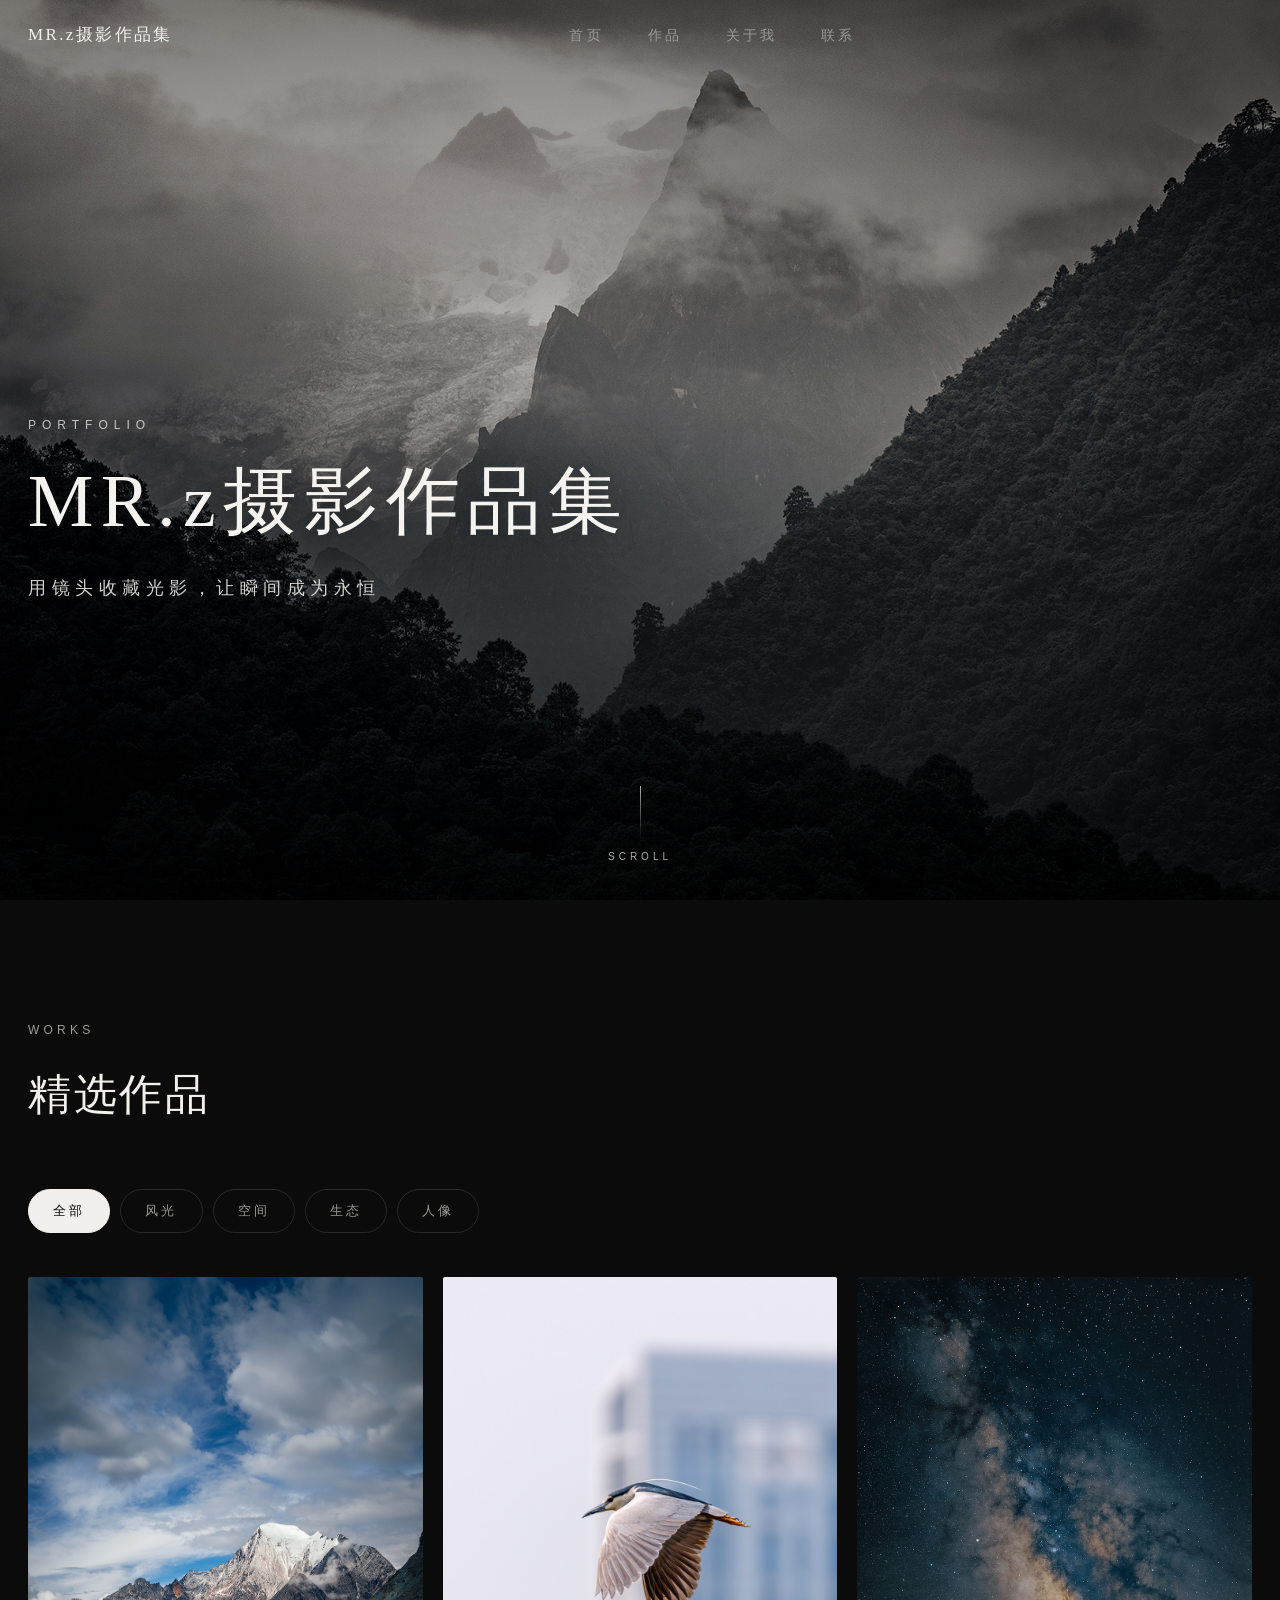
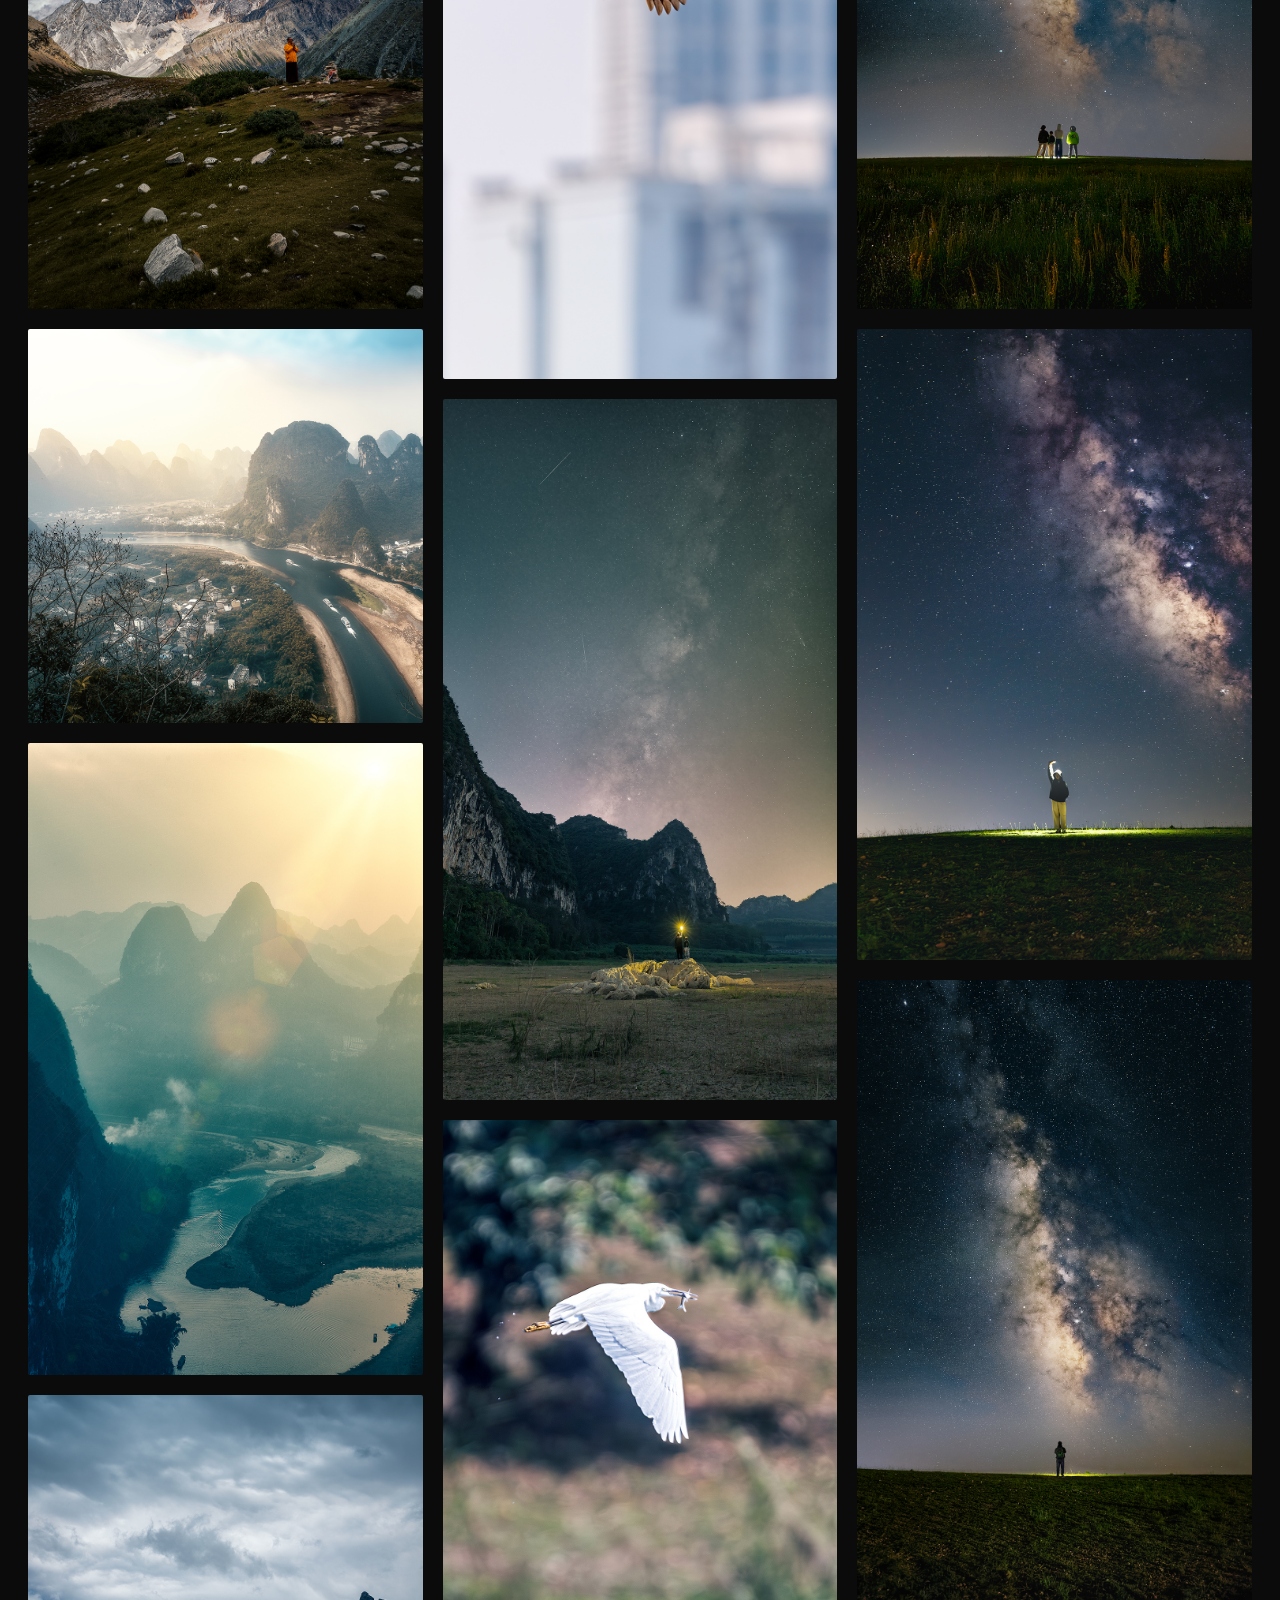
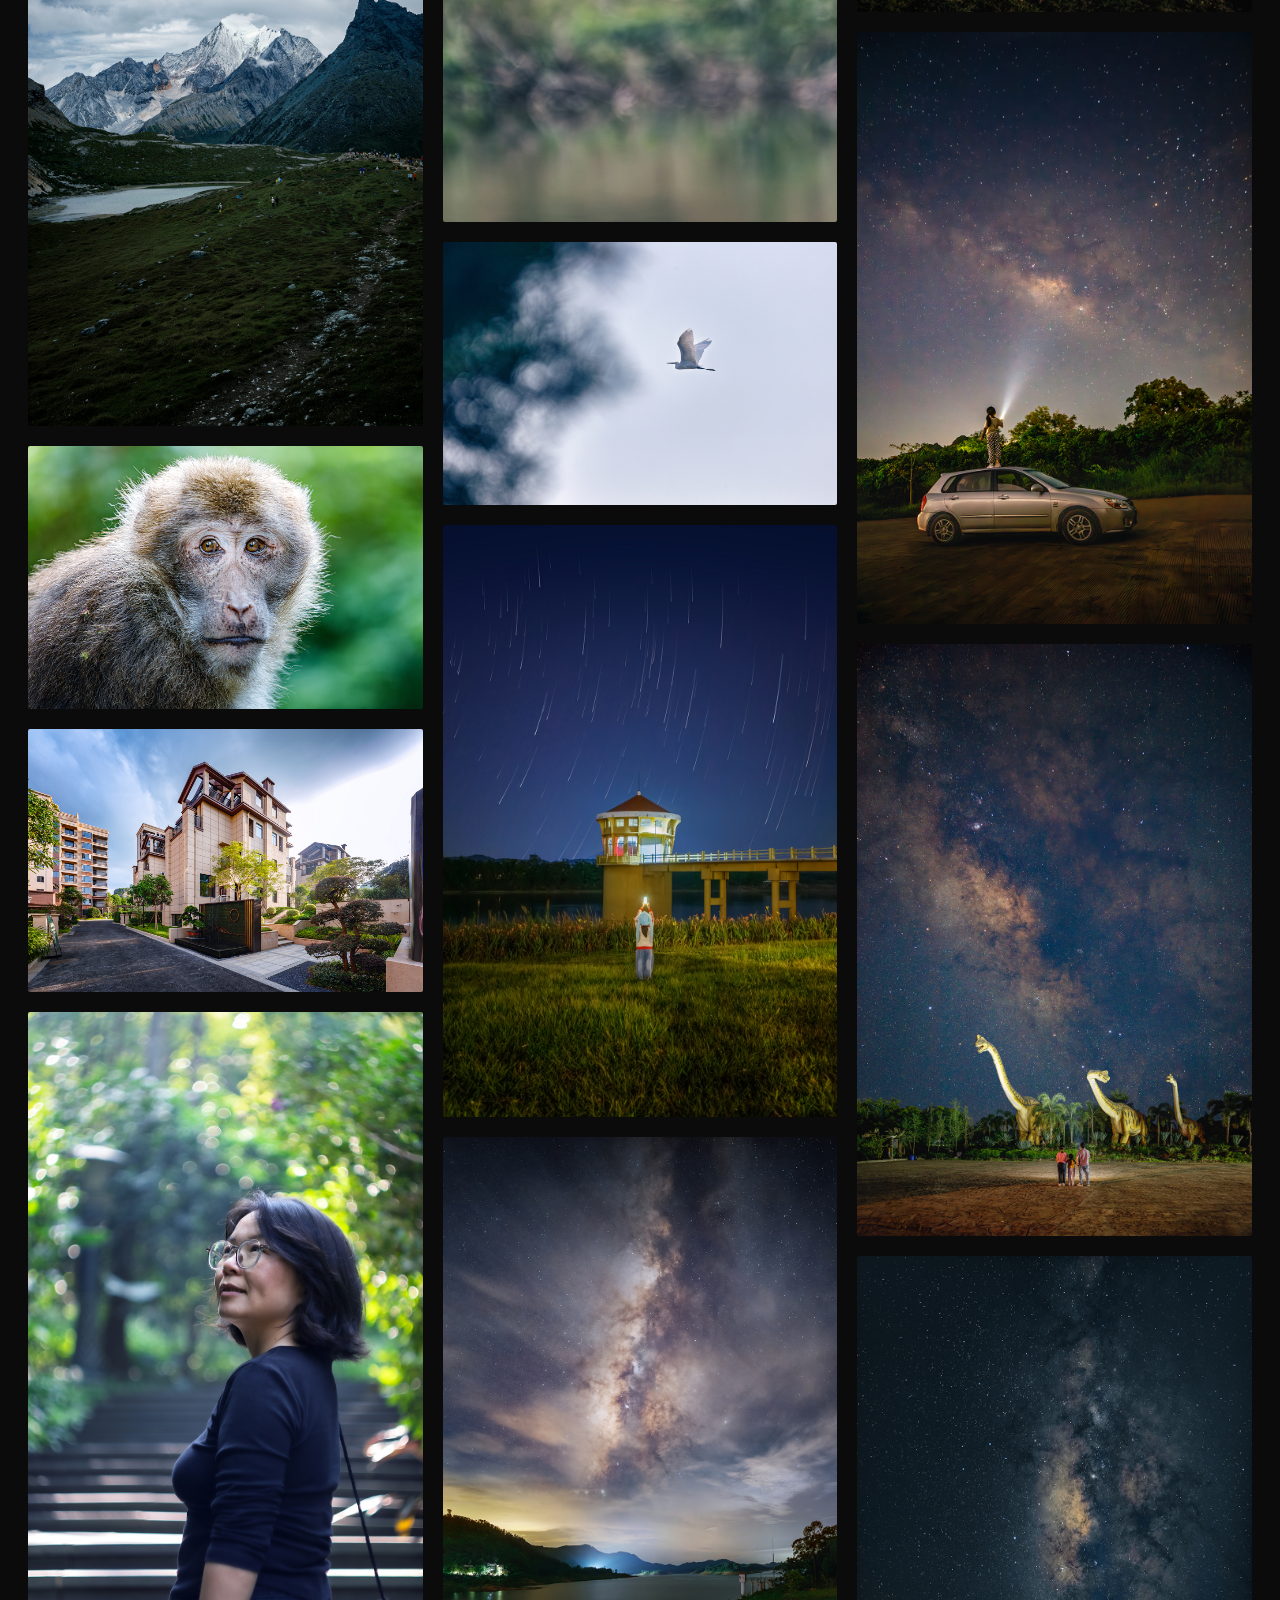
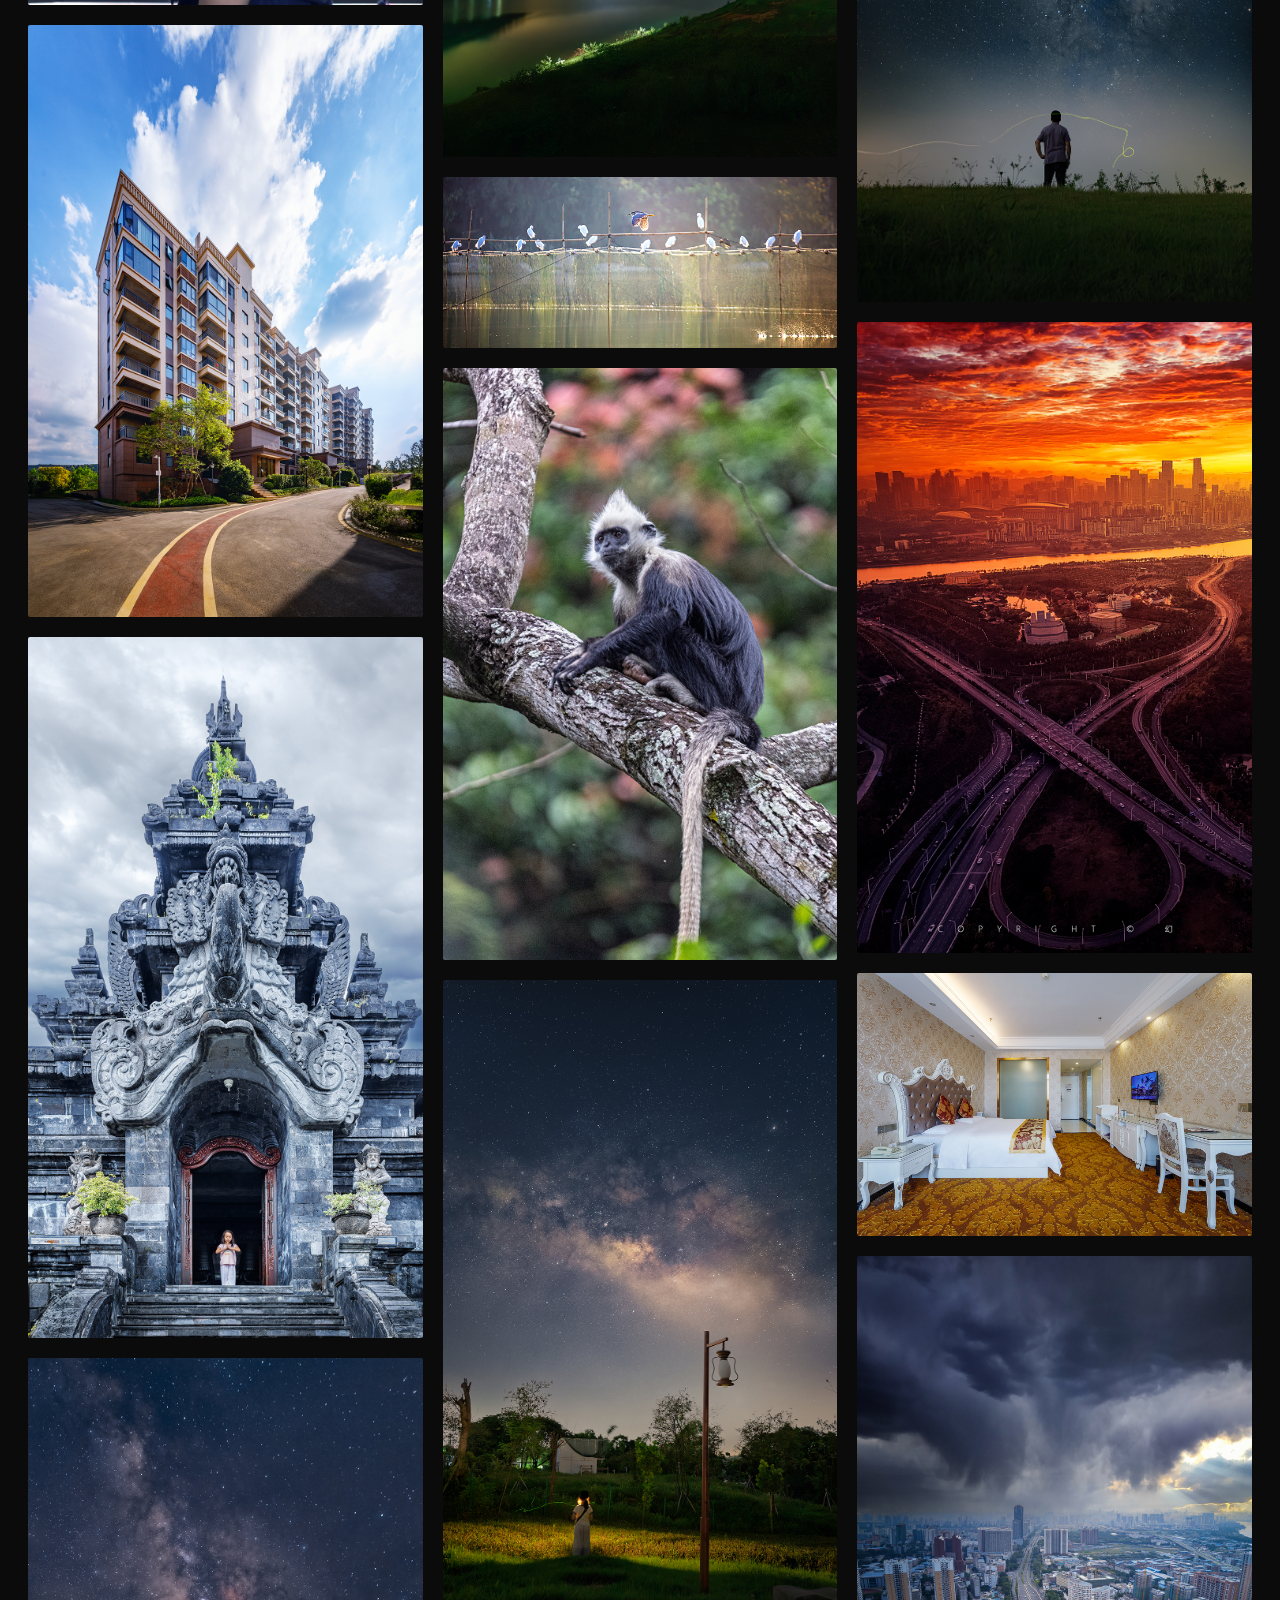
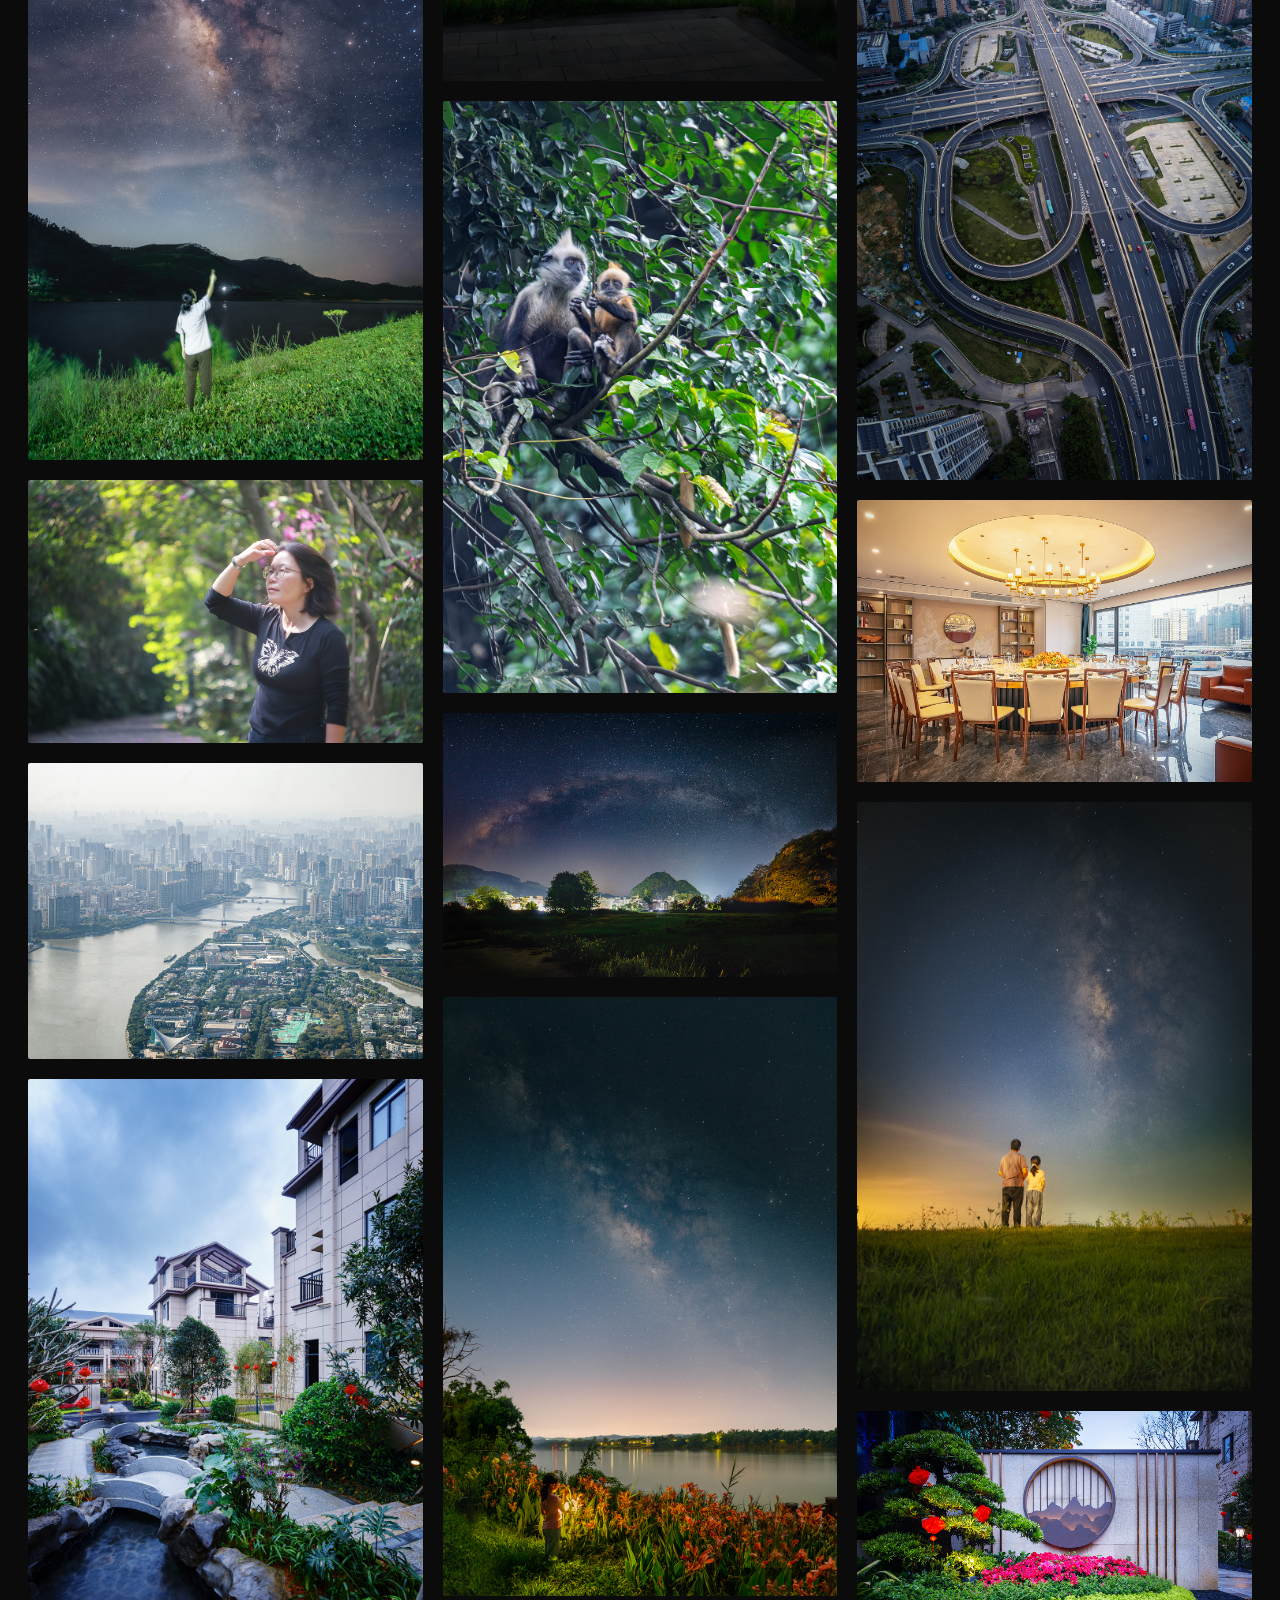
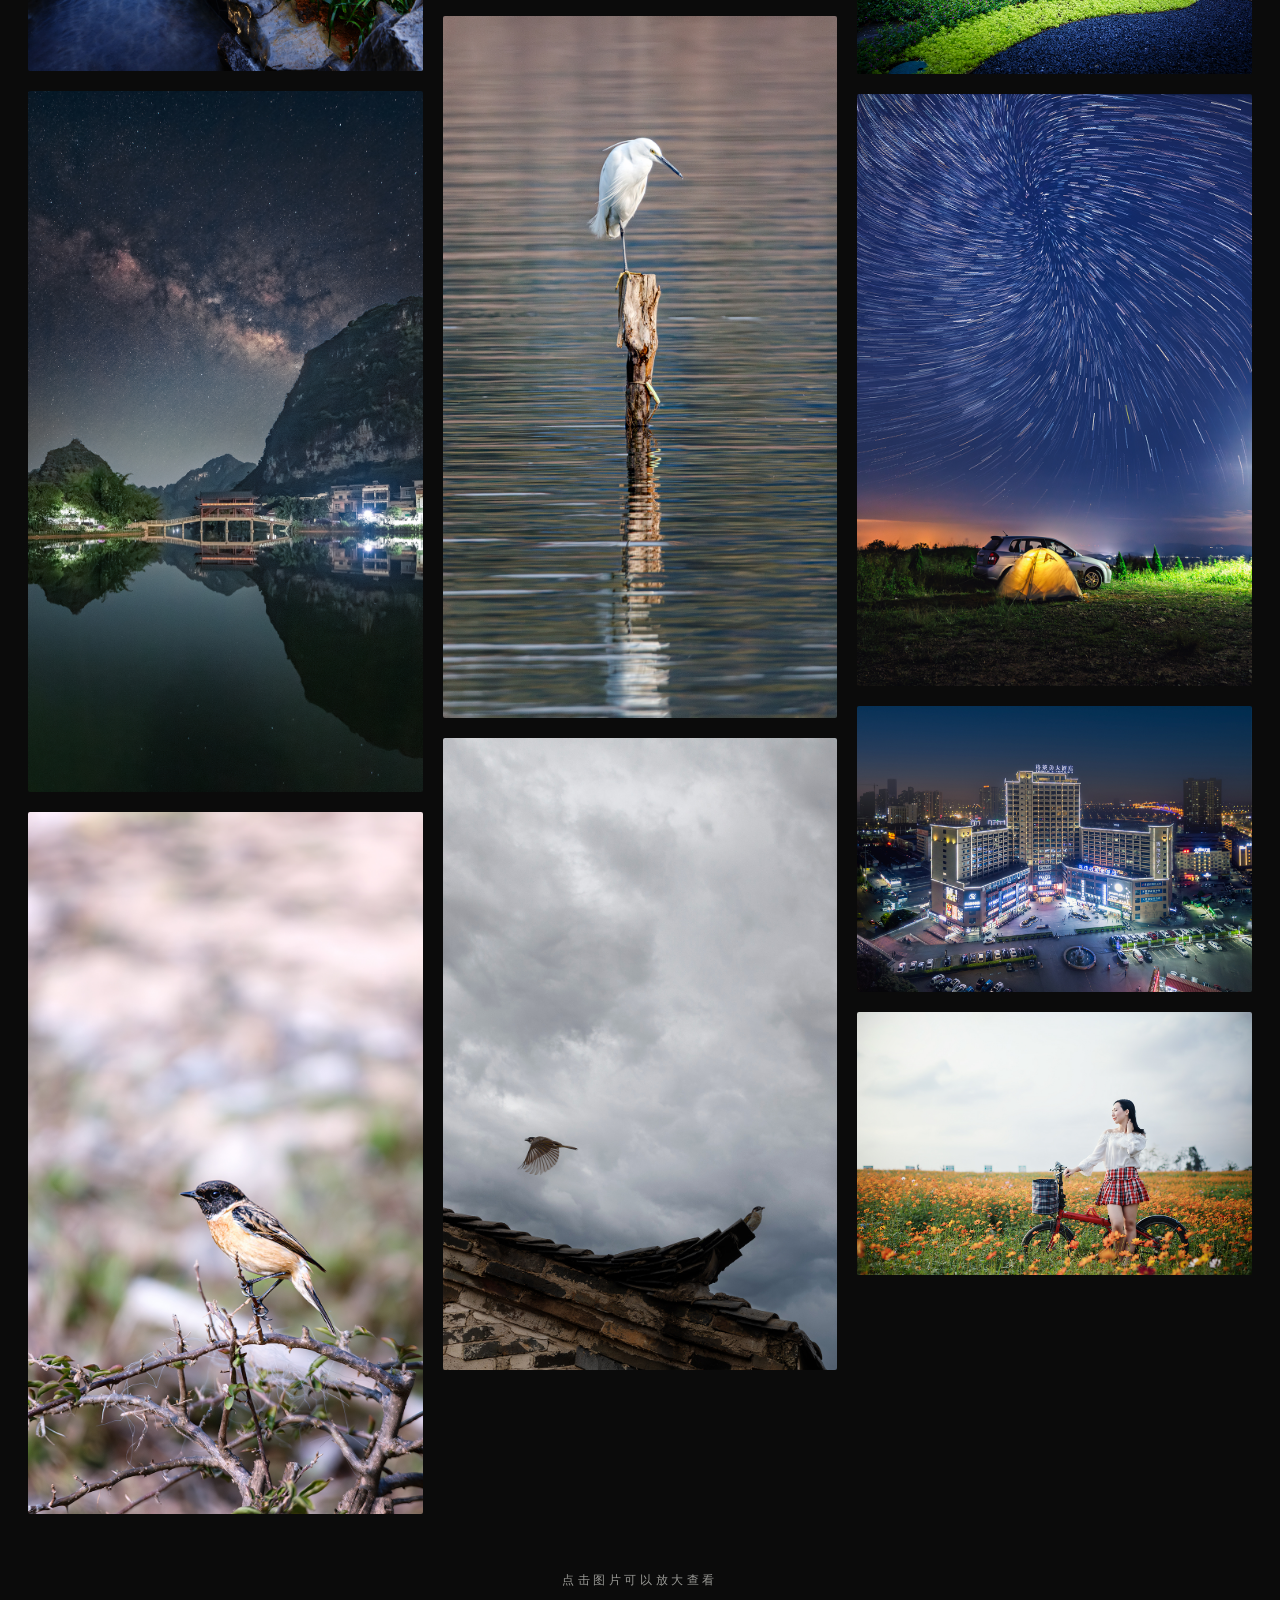
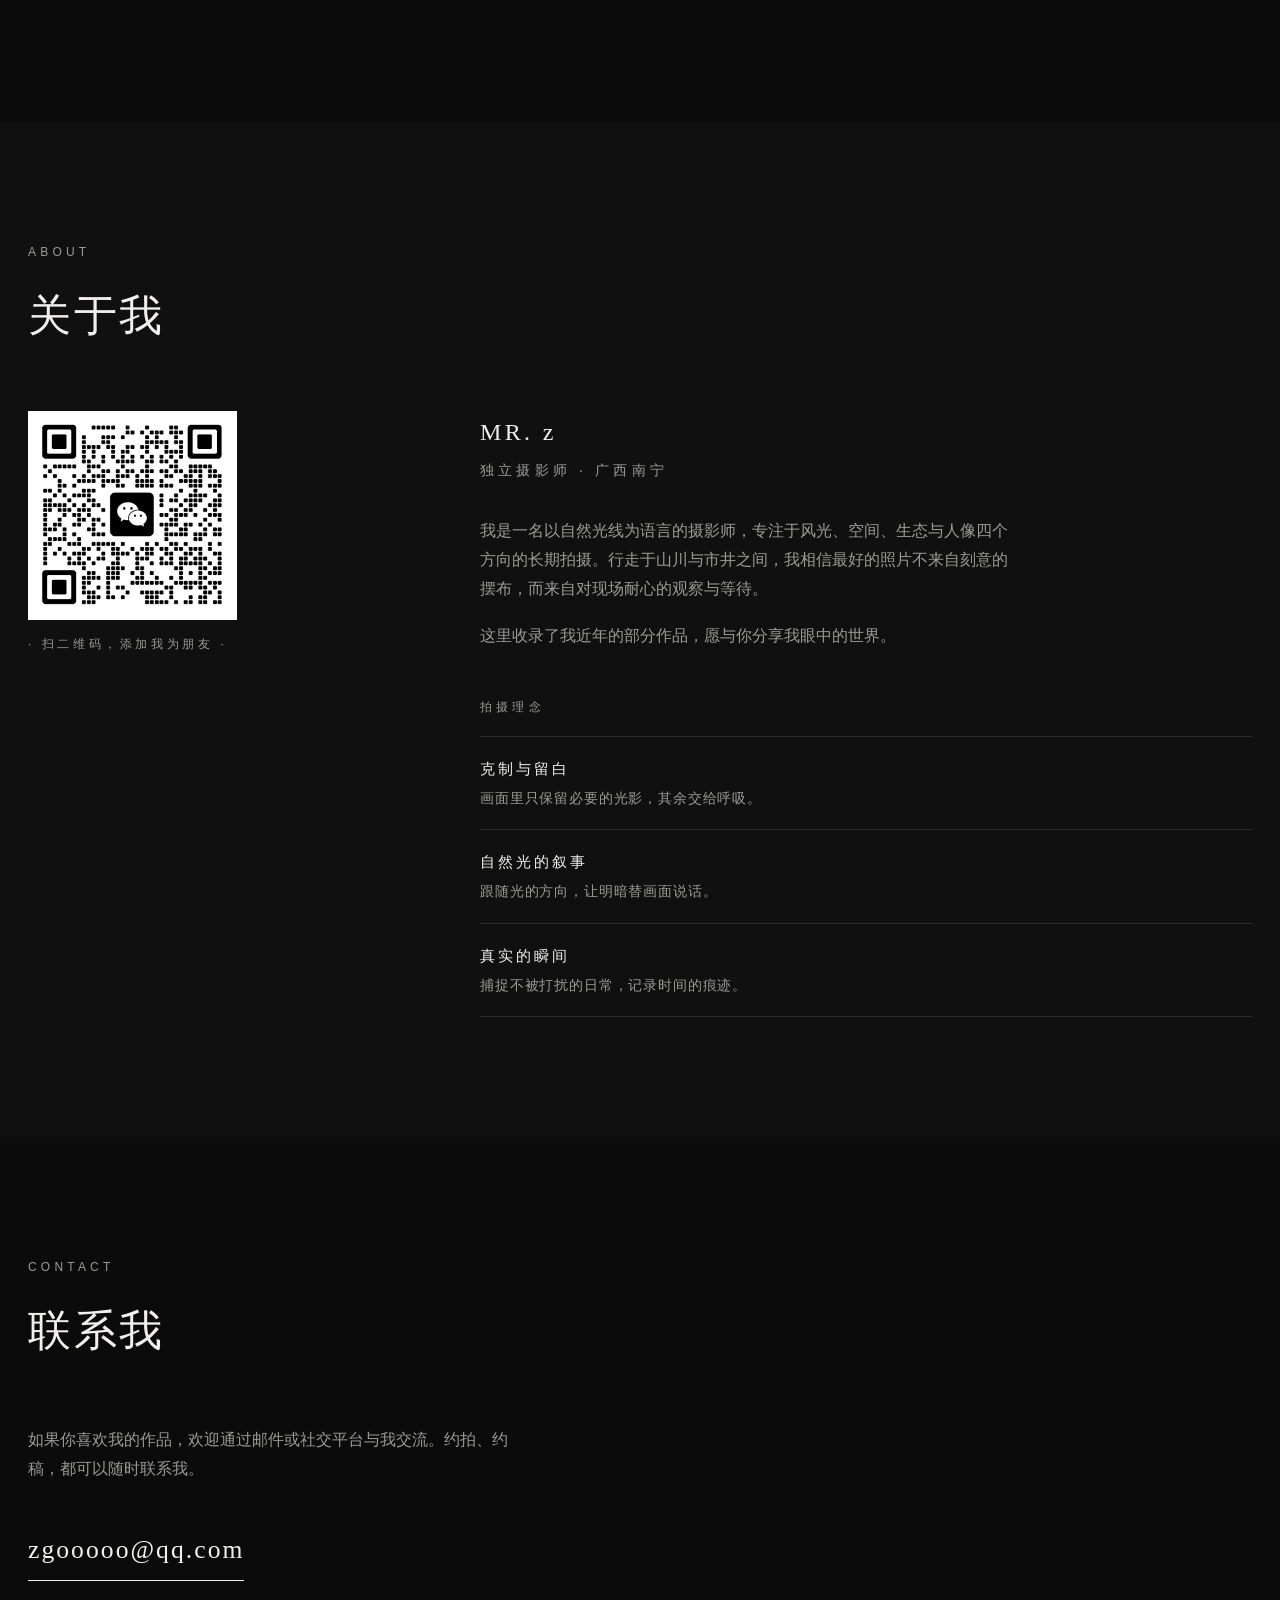
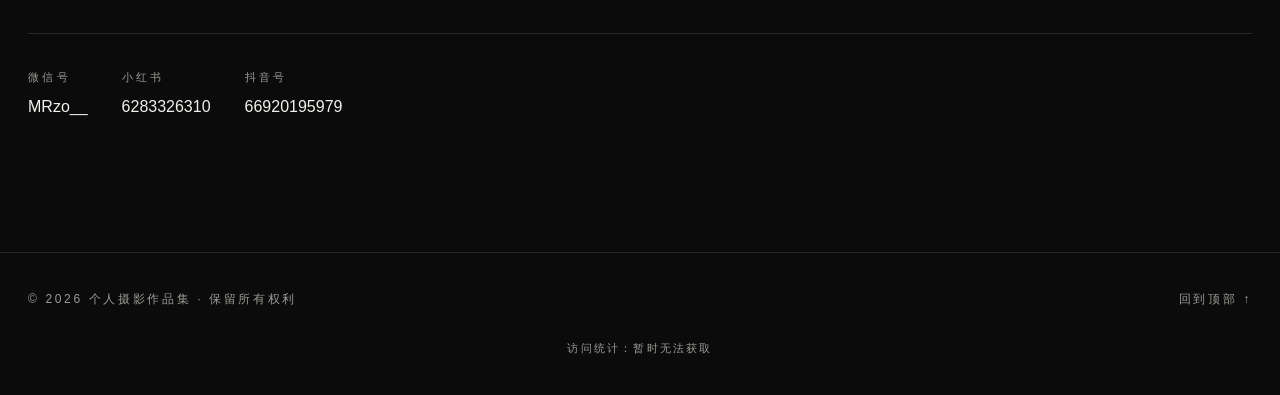
==== index.html @ 6db977b9 "上传摄影网站全套文件" ====
<!DOCTYPE html>
<html lang="zh-CN" data-theme="dark">
<head>
<meta charset="UTF-8">
<meta name="viewport" content="width=device-width, initial-scale=1.0">
<title>MR.z摄影作品集 | 摄影作品展示</title>
<meta name="description" content="MR.z摄影作品集 —— 风光、空间、生态、人像作品展示">
<link rel="icon" href="data:image/svg+xml,%3Csvg xmlns='http://www.w3.org/2000/svg' viewBox='0 0 64 64'%3E%3Ccircle cx='32' cy='32' r='27' fill='none' stroke='%23f1f0ec' stroke-width='4'/%3E%3Ccircle cx='32' cy='32' r='9' fill='%23f1f0ec'/%3E%3C/svg%3E">
<link rel="preconnect" href="https://fonts.lug.ustc.edu.cn">
<link rel="stylesheet" href="https://fonts.lug.ustc.edu.cn/css2?family=Noto+Serif+SC:wght@300;400;600&family=Noto+Sans+SC:wght@300;400;500&display=swap">
<style>
:root{
  --bg:            #0b0b0b;
  --bg-soft:       #101010;
  --surface:       #151515;
  --text:          #f1f0ec;
  --text-muted:    #9a9a96;
  --line:          rgba(241,240,236,.12);
  --header-bg:     rgba(11,11,11,.86);
  --overlay:       rgba(0,0,0,.42);
  --shadow:        0 24px 60px rgba(0,0,0,.5);
}
html[data-theme="light"]{
  --bg:            #f6f5f2;
  --bg-soft:       #efeee9;
  --surface:       #ffffff;
  --text:          #1a1a1a;
  --text-muted:    #6f6f6a;
  --line:          rgba(26,26,26,.14);
  --header-bg:     rgba(246,245,242,.9);
  --overlay:       rgba(0,0,0,.30);
  --shadow:        0 24px 60px rgba(0,0,0,.12);
}
*{ margin:0; padding:0; box-sizing:border-box; }
html{
  scroll-behavior:smooth;
  scroll-padding-top:76px;
}
body{
  background:var(--bg);
  color:var(--text);
  font-family:"Noto Sans SC","PingFang SC","Hiragino Sans GB","Microsoft YaHei",sans-serif;
  font-weight:300;
  font-size:16px;
  line-height:1.8;
  -webkit-font-smoothing:antialiased;
  overflow-x:hidden;
  -webkit-user-select:none;
  -moz-user-select:none;
  -ms-user-select:none;
  user-select:none;
}
img{
  display:block;
  max-width:100%;
  -webkit-user-drag:none;
  user-drag:none;
  -webkit-touch-callout:none;
  user-select:none;
}
a{ color:inherit; text-decoration:none; }
ul{ list-style:none; }
button{
  font-family:inherit;
  border:none;
  background:none;
  color:inherit;
  cursor:pointer;
}
:focus-visible{ outline:2px solid var(--text); outline-offset:3px; }
.container{ width:100%; max-width:1280px; margin:0 auto; padding:0 28px; }
.section-head{ margin-bottom:56px; }
.section-label{
  font-size:12px;
  letter-spacing:.35em;
  text-transform:uppercase;
  color:var(--text-muted);
  margin-bottom:14px;
}
.section-title{
  font-family:"Noto Serif SC","Songti SC","SimSun",serif;
  font-weight:300;
  font-size:clamp(1.9rem, 3.4vw, 2.7rem);
  letter-spacing:.06em;
}
@media (prefers-reduced-motion: reduce){
  *{ animation:none !important; transition:none !important; }
  html{ scroll-behavior:auto; }
}
.site-header{
  position:fixed; top:0; left:0; right:0;
  z-index:100;
  height:72px;
  display:flex; align-items:center;
  transition:background .35s ease, box-shadow .35s ease, border-color .35s ease;
  border-bottom:1px solid transparent;
}
.site-header.scrolled{
  background:var(--header-bg);
  -webkit-backdrop-filter:blur(14px);
  backdrop-filter:blur(14px);
  border-bottom-color:var(--line);
}
.site-header .container{
  display:flex; align-items:center; justify-content:space-between;
}
.brand{
  font-family:"Noto Serif SC","Songti SC","SimSun",serif;
  font-weight:400;
  font-size:17px;
  letter-spacing:.14em;
  white-space:nowrap;
  padding:10px 0;
}
.main-nav ul{ display:flex; gap:44px; }
.main-nav a{
  font-size:14px;
  letter-spacing:.22em;
  color:var(--text-muted);
  transition:color .3s ease;
}
.main-nav a:hover,
.main-nav a.active{ color:var(--text); }
.nav-tools{ display:flex; align-items:center; gap:14px; }
.hamburger{ display:none; }
.mobile-nav{
  position:fixed; top:72px; left:0; right:0;
  z-index:99;
  background:var(--bg);
  border-bottom:1px solid var(--line);
  padding:8px 0 18px;
  transform:translateY(-8px);
  opacity:0;
  visibility:hidden;
  transition:opacity .3s ease, transform .3s ease, visibility .3s;
}
.mobile-nav.open{ opacity:1; transform:none; visibility:visible; }
.mobile-nav a{
  display:block;
  padding:14px 28px;
  font-size:15px;
  letter-spacing:.22em;
  color:var(--text-muted);
}
.mobile-nav a:hover{ color:var(--text); }
.hero{
  position:relative;
  min-height:100vh;
  display:flex; align-items:center;
  overflow:hidden;
}
.hero-img{
  position:absolute; inset:0;
  width:100%; height:100%;
  object-fit:cover;
  filter:grayscale(20%) contrast(1.05);
  opacity:1;
}
.hero-overlay{
  position:absolute; inset:0;
  background:linear-gradient(180deg, rgba(0,0,0,.45) 0%, rgba(0,0,0,.18) 45%, rgba(0,0,0,.55) 100%);
}
.hero-content{
  position:relative; z-index:1;
  width:100%;
  max-width:1280px;
  margin:0 auto;
  padding:120px 28px 0;
  color:#f4f3ef;
}
.hero-overline{
  font-size:12px;
  letter-spacing:.5em;
  text-transform:uppercase;
  opacity:.75;
  margin-bottom:20px;
}
.hero h1{
  font-family:"Noto Serif SC","Songti SC","SimSun",serif;
  font-weight:300;
  font-size:clamp(2.5rem, 7vw, 4.6rem);
  line-height:1.2;
  letter-spacing:.1em;
  margin-bottom:26px;
  text-shadow:0 2px 24px rgba(0,0,0,.35);
}
.hero-slogan{
  font-size:clamp(1rem, 1.6vw, 1.15rem);
  letter-spacing:.3em;
  opacity:.85;
  font-weight:300;
}
.scroll-cue{
  position:absolute; left:50%; bottom:34px;
  transform:translateX(-50%);
  z-index:1;
  display:flex; flex-direction:column; align-items:center; gap:10px;
  color:#f4f3ef;
  font-size:10px;
  letter-spacing:.4em;
  opacity:.7;
}
.scroll-cue::before{
  content:"";
  width:1px; height:52px;
  background:linear-gradient(180deg, #f4f3ef, transparent);
}
#works{ padding:120px 0 130px; }
.filters{
  display:flex; flex-wrap:wrap; gap:10px;
  margin-bottom:44px;
}
.filter-btn{
  padding:11px 24px;
  min-height:44px;
  display:inline-flex; align-items:center;
  font-size:13px;
  letter-spacing:.24em;
  color:var(--text-muted);
  border:1px solid var(--line);
  border-radius:999px;
  transition:color .3s ease, border-color .3s ease, background .3s ease;
}
.filter-btn:hover{ color:var(--text); border-color:var(--text-muted); }
.filter-btn.active{
  color:var(--bg);
  background:var(--text);
  border-color:var(--text);
}
/* =========真正无空隙瀑布流 CSS‑Columns 三列 ========= */
.masonry-grid{
  column-count:3;
  column-gap:20px;
}
.work-item{
  break-inside:avoid;
  margin-bottom:20px;
  cursor:zoom-in;
}
.work-item .frame{
  position:relative;
  overflow:hidden;
  border-radius:2px;
}
.frame-mask{
  position:absolute;
  inset:0;
  z-index:10;
  background:transparent;
}
.work-item img{
  width:100%;
  height:auto;
  display:block;
  transition:transform .5s ease, filter .5s ease;
}
.work-item:hover img{ transform:scale(1.02); filter:brightness(.88); }
.item-caption{
  position:absolute;
  left:0; right:0; bottom:0;
  padding:40px 16px 14px;
  background:linear-gradient(to top, rgba(0,0,0,0.85), transparent);
  color:#fff;
  font-size:13px;
  letter-spacing:0.14em;
  opacity:0;
  transition:opacity 0.3s ease;
  z-index:11;
}
.work-item:hover .item-caption{ opacity:1; }

.gallery-note{
  margin-top:56px;
  text-align:center;
  font-size:12px;
  letter-spacing:.3em;
  color:var(--text-muted);
}
#about{ padding:120px 0; background:var(--bg-soft); }
.about-grid{
  display:grid;
  grid-template-columns:380px 1fr;
  gap:72px;
  align-items:start;
}
.about-avatar{ position:relative; }
.about-avatar img{
  width:55%;
  aspect-ratio:1/1;
  object-fit:cover;
  filter:grayscale(100%) contrast(1.05);
}
.about-avatar figcaption{
  margin-top:14px;
  font-size:12px;
  letter-spacing:.3em;
  color:var(--text-muted);
}
.about-name{
  font-family:"Noto Serif SC","Songti SC","SimSun",serif;
  font-weight:400;
  font-size:1.5rem;
  letter-spacing:.14em;
  margin-bottom:4px;
}
.about-role{
  font-size:14px;
  letter-spacing:.3em;
  color:var(--text-muted);
  margin-bottom:34px;
}
.about-bio p{
  color:var(--text-muted);
  margin-bottom:18px;
  max-width:60ch;
}
.philosophy{ margin-top:46px; }
.philosophy h3{
  font-size:12px;
  font-weight:400;
  letter-spacing:.35em;
  color:var(--text-muted);
  margin-bottom:18px;
}
.philosophy li{
  padding:18px 0;
  border-top:1px solid var(--line);
}
.philosophy li:last-child{ border-bottom:1px solid var(--line); }
.philosophy .p-name{
  font-size:15px;
  letter-spacing:.2em;
  margin-bottom:4px;
}
.philosophy .p-desc{
  font-size:14px;
  letter-spacing:.06em;
  color:var(--text-muted);
}
#contact{ padding:120px 0 130px; }
.contact-text{
  max-width:56ch;
  color:var(--text-muted);
  margin-bottom:44px;
}
.contact-email{
  display:inline-block;
  min-height:44px;
  line-height:44px;
  font-family:"Noto Serif SC","Songti SC","SimSun",serif;
  font-size:clamp(1.2rem, 2.4vw, 1.6rem);
  letter-spacing:.08em;
  padding-bottom:8px;
  border-bottom:1px solid var(--text);
}
.contact-socials{
  display:flex; flex-wrap:wrap; gap:34px;
  margin-top:52px;
  padding-top:34px;
  border-top:1px solid var(--line);
}
.contact-socials .s-label{
  display:block;
  font-size:11px;
  letter-spacing:.3em;
  color:var(--text-muted);
  margin-bottom:6px;
}
.site-footer{
  border-top:1px solid var(--line);
  padding:36px 0;
  font-size:12px;
  letter-spacing:.22em;
  color:var(--text-muted);
}
.site-footer .container{
  display:flex; align-items:center; justify-content:space-between; gap:16px;
  flex-wrap:wrap;
}
.visit-counter{
  margin-top:12px;
  width:100%;
  text-align:center;
  font-size:11px;
  color:var(--text-muted);
  letter-spacing:0.2em;
}
/*灯箱 */
.lightbox{
  position:fixed; inset:0;
  z-index:200;
  background:rgba(5,5,5,.93);
  display:flex; align-items:center; justify-content:center;
  opacity:0;
  visibility:hidden;
  transition:opacity .3s ease, visibility .3s;
  overflow:hidden;
}
.lightbox.open{ opacity:1; visibility:visible; }
.lightbox figure{
  max-width:min(92vw, 1280px);
  max-height:86vh;
  display:flex; flex-direction:column; align-items:center;
  position:relative;
}
.lightbox-mask{
  position:absolute;
  inset:0;
  z-index:10;
  background:transparent;
  pointer-events:none;
}
#lbImg{
  max-width:100%;
  max-height:78vh;
  object-fit:contain;
  transition:transform 0.25s ease;
  position:relative;
  z-index:5;
}
.lb-btn{
  position:absolute;
  display:flex; align-items:center; justify-content:center;
  width:48px; height:48px;
  border-radius:50%;
  color:#f4f3ef;
  background:rgba(255,255,255,.06);
  z-index:20;
}
.lb-close{ top:22px; right:22px; }
.lb-prev{ left:18px; top:50%; transform:translateY(-50%); }
.lb-next{ right:18px; top:50%; transform:translateY(-50%); }
.lb-btn svg{ width:20px; height:20px; fill:none; stroke:currentColor;stroke-width:1.5; }

/*响应式列数*/
@media (max-width:1024px){
  .about-grid{ grid-template-columns:1fr; gap:48px; }
  .about-avatar{ max-width:320px; }
  .masonry-grid{ column-count:2; }
}
@media (max-width:768px){
  .main-nav{ display:none; }
  .hamburger{ display:flex; }
  .hero-content{ padding-top:96px; }
  .scroll-cue{ display:none; }
  .masonry-grid{ column-count:1; }
}
@media (max-width:560px){
  #works, #about, #contact{ padding:80px 0; }
  .section-head{ margin-bottom:40px; }
  .contact-socials{ gap:24px; }
  .masonry-grid{ column-count:1; }
}
</style>
</head>
<body oncontextmenu="return false;">
<header class="site-header" id="siteHeader">
  <div class="container">
    <a href="#home" class="brand">MR.z摄影作品集</a>
    <nav class="main-nav" aria-label="主导航">
      <ul>
        <li><a href="#home">首页</a></li>
        <li><a href="#works">作品</a></li>
        <li><a href="#about">关于我</a></li>
        <li><a href="#contact">联系</a></li>
      </ul>
    </nav>
    <div class="nav-tools">
      <button class="icon-btn hamburger" aria-label="打开菜单">
        <svg viewBox="0 0 24 24"><path d="M3 6h18M3 12h18M3 18h18" stroke="currentColor" stroke-width="1.5" /></svg>
      </button>
    </div>
  </div>
</header>
<nav class="mobile-nav" id="mobileNav">
  <a href="#home">首页</a>
  <a href="#works">作品</a>
  <a href="#about">关于我</a>
  <a href="#contact">联系</a>
</nav>
<section class="hero" id="home">
  <img class="hero-img" src="assets/4C7A1787.jpg" alt="MR.z摄影作品集">
  <div class="hero-overlay"></div>
  <div class="hero-content">
    <div class="hero-overline">Portfolio</div>
    <h1>MR.z摄影作品集</h1>
    <p class="hero-slogan">用镜头收藏光影，让瞬间成为永恒</p>
  </div>
  <div class="scroll-cue">SCROLL</div>
</section>
<section id="works">
  <div class="container">
    <div class="section-head">
      <div class="section-label">Works</div>
      <h2 class="section-title">精选作品</h2>
    </div>
    <div class="filters">
      <button class="filter-btn active" data-filter="all">全部</button>
      <button class="filter-btn" data-filter="landscape">风光</button>
      <button class="filter-btn" data-filter="Architectural">空间</button>
      <button class="filter-btn" data-filter="ecology">生态</button>
      <button class="filter-btn" data-filter="portrait">人像</button>
    </div>
    <div class="masonry-grid" id="masonryContainer"></div>
    <div id="imagePool" style="display:none">
<figure class="work-item" data-cat="landscape" data-src="assets/4C7A8106.jpg" data-title="虔诚">
  <div class="frame">
    <div class="frame-mask"></div>
    <img src="assets/4C7A8106.jpg" alt="虔诚" loading="lazy">
    <div class="item-caption">虔诚</div>
  </div>
</figure>
<figure class="work-item" data-cat="landscape" data-src="assets/4C7A9832.jpg" data-title="漓江01">
  <div class="frame">
    <div class="frame-mask"></div>
    <img src="assets/4C7A9832.jpg" alt="漓江01" loading="lazy">
    <div class="item-caption">漓江01</div>
  </div>
</figure>
<figure class="work-item" data-cat="landscape" data-src="assets/4C7A9873.jpg" data-title="漓江02">
  <div class="frame">
    <div class="frame-mask"></div>
    <img src="assets/4C7A9873.jpg" alt="漓江02" loading="lazy">
    <div class="item-caption">漓江02</div>
  </div>
</figure>
<figure class="work-item" data-cat="landscape" data-src="assets/4C7A8051.jpg" data-title="稻城亚丁">
  <div class="frame">
    <div class="frame-mask"></div>
    <img src="assets/4C7A8051.jpg" alt="稻城亚丁" loading="lazy">
    <div class="item-caption">稻城亚丁</div>
  </div>
</figure>
<figure class="work-item" data-cat="ecology" data-src="assets/4C7A8202.jpg" data-title="藏酋猴">
  <div class="frame">
    <div class="frame-mask"></div>
    <img src="assets/4C7A8202.jpg" alt="藏酋猴" loading="lazy">
    <div class="item-caption">藏酋猴</div>
  </div>
</figure>
<figure class="work-item" data-cat="Architectural" data-src="assets/4C7A0023.jpg" data-title="建筑01">
  <div class="frame">
    <div class="frame-mask"></div>
    <img src="assets/4C7A0023.jpg" alt="建筑01" loading="lazy">
    <div class="item-caption">建筑01</div>
  </div>
</figure>
<figure class="work-item" data-cat="portrait" data-src="assets/IMG_1343.jpg" data-title="人像01">
  <div class="frame">
    <div class="frame-mask"></div>
    <img src="assets/IMG_1343.jpg" alt="人像01" loading="lazy">
    <div class="item-caption">人像01</div>
  </div>
</figure>
<figure class="work-item" data-cat="Architectural" data-src="assets/4C7A9988.jpg" data-title="建筑02">
  <div class="frame">
    <div class="frame-mask"></div>
    <img src="assets/4C7A9988.jpg" alt="建筑02" loading="lazy">
    <div class="item-caption">建筑02</div>
  </div>
</figure>
<figure class="work-item" data-cat="portrait" data-src="assets/4C7A7245.jpg" data-title="人像02">
  <div class="frame">
    <div class="frame-mask"></div>
    <img src="assets/4C7A7245.jpg" alt="人像02" loading="lazy">
    <div class="item-caption">人像02</div>
  </div>
</figure>
<figure class="work-item" data-cat="landscape" data-src="assets/4C7A0090.jpg" data-title="星空01">
  <div class="frame">
    <div class="frame-mask"></div>
    <img src="assets/4C7A0090.jpg" alt="星空01" loading="lazy">
    <div class="item-caption">星空01</div>
  </div>
</figure>
<figure class="work-item" data-cat="portrait" data-src="assets/IMG_1442.jpg" data-title="人像03">
  <div class="frame">
    <div class="frame-mask"></div>
    <img src="assets/IMG_1442.jpg" alt="人像03" loading="lazy">
    <div class="item-caption">人像03</div>
  </div>
</figure>
<figure class="work-item" data-cat="landscape" data-src="assets/IMG_20250204_145759.jpg" data-title="广州">
  <div class="frame">
    <div class="frame-mask"></div>
    <img src="assets/IMG_20250204_145759.jpg" alt="广州" loading="lazy">
    <div class="item-caption">广州</div>
  </div>
</figure>
<figure class="work-item" data-cat="Architectural" data-src="assets/4C7A8174.jpg" data-title="建筑03">
  <div class="frame">
    <div class="frame-mask"></div>
    <img src="assets/4C7A8174.jpg" alt="建筑03" loading="lazy">
    <div class="item-caption">建筑03</div>
  </div>
</figure>
<figure class="work-item" data-cat="landscape" data-src="assets/4C7A1094.jpg" data-title="星空‑大新">
  <div class="frame">
    <div class="frame-mask"></div>
    <img src="assets/4C7A1094.jpg" alt="星空‑大新" loading="lazy">
    <div class="item-caption">星空‑大新</div>
  </div>
</figure>
<figure class="work-item" data-cat="ecology" data-src="assets/4C7A1376.jpg" data-title="鸟‑黑喉石䳭">
  <div class="frame">
    <div class="frame-mask"></div>
    <img src="assets/4C7A1376.jpg" alt="鸟‑黑喉石䳭" loading="lazy">
    <div class="item-caption">鸟‑黑喉石䳭</div>
  </div>
</figure>
<figure class="work-item" data-cat="ecology" data-src="assets/4C7A1647.jpg" data-title="鸟‑夜鹭">
  <div class="frame">
    <div class="frame-mask"></div>
    <img src="assets/4C7A1647.jpg" alt="鸟‑夜鹭" loading="lazy">
    <div class="item-caption">鸟‑夜鹭</div>
  </div>
</figure>
<figure class="work-item" data-cat="landscape" data-src="assets/4c7a1788.jpg" data-title="星空03">
  <div class="frame">
    <div class="frame-mask"></div>
    <img src="assets/4c7a1788.jpg" alt="星空03" loading="lazy">
    <div class="item-caption">星空03</div>
  </div>
</figure>
<figure class="work-item" data-cat="ecology" data-src="assets/4C7A1944.jpg" data-title="鸟‑捕食">
  <div class="frame">
    <div class="frame-mask"></div>
    <img src="assets/4C7A1944.jpg" alt="鸟‑捕食" loading="lazy">
    <div class="item-caption">鸟‑捕食</div>
  </div>
</figure>
<figure class="work-item" data-cat="ecology" data-src="assets/4C7A2301.jpg" data-title="鸟‑白鹭">
  <div class="frame">
    <div class="frame-mask"></div>
    <img src="assets/4C7A2301.jpg" alt="鸟‑白鹭" loading="lazy">
    <div class="item-caption">鸟‑白鹭</div>
  </div>
</figure>
<figure class="work-item" data-cat="landscape" data-src="assets/4C7A2741.jpg" data-title="星空04">
  <div class="frame">
    <div class="frame-mask"></div>
    <img src="assets/4C7A2741.jpg" alt="星空04" loading="lazy">
    <div class="item-caption">星空04</div>
  </div>
</figure>
<figure class="work-item" data-cat="landscape" data-src="assets/4c7a2898.jpg" data-title="星空05">
  <div class="frame">
    <div class="frame-mask"></div>
    <img src="assets/4c7a2898.jpg" alt="星空05" loading="lazy">
    <div class="item-caption">星空05</div>
  </div>
</figure>
<figure class="work-item" data-cat="ecology" data-src="assets/4C7A3177.jpg" data-title="鸟05">
  <div class="frame">
    <div class="frame-mask"></div>
    <img src="assets/4C7A3177.jpg" alt="鸟05" loading="lazy">
    <div class="item-caption">鸟05</div>
  </div>
</figure>
<figure class="work-item" data-cat="ecology" data-src="assets/4C7A4935.jpg" data-title="白头叶猴">
  <div class="frame">
    <div class="frame-mask"></div>
    <img src="assets/4C7A4935.jpg" alt="白头叶猴" loading="lazy">
    <div class="item-caption">白头叶猴</div>
  </div>
</figure>
<figure class="work-item" data-cat="landscape" data-src="assets/4C7A5531.jpg" data-title="星空06">
  <div class="frame">
    <div class="frame-mask"></div>
    <img src="assets/4C7A5531.jpg" alt="星空06" loading="lazy">
    <div class="item-caption">星空06</div>
  </div>
</figure>
<figure class="work-item" data-cat="ecology" data-src="assets/4C7A5691.jpg" data-title="母与子‑白头叶猴">
  <div class="frame">
    <div class="frame-mask"></div>
    <img src="assets/4C7A5691.jpg" alt="母与子‑白头叶猴" loading="lazy">
    <div class="item-caption">母与子‑白头叶猴</div>
  </div>
</figure>
<figure class="work-item" data-cat="landscape" data-src="assets/4C7A6209.jpg" data-title="星空‑银河拱桥">
  <div class="frame">
    <div class="frame-mask"></div>
    <img src="assets/4C7A6209.jpg" alt="星空‑银河拱桥" loading="lazy">
    <div class="item-caption">星空‑银河拱桥</div>
  </div>
</figure>
<figure class="work-item" data-cat="landscape" data-src="assets/4C7A6380.jpg" data-title="星空07">
  <div class="frame">
    <div class="frame-mask"></div>
    <img src="assets/4C7A6380.jpg" alt="星空07" loading="lazy">
    <div class="item-caption">星空07</div>
  </div>
</figure>
<figure class="work-item" data-cat="ecology" data-src="assets/4C7A6893.jpg" data-title="鸟‑白鹭">
  <div class="frame">
    <div class="frame-mask"></div>
    <img src="assets/4C7A6893.jpg" alt="鸟‑白鹭" loading="lazy">
    <div class="item-caption">鸟‑白鹭</div>
  </div>
</figure>
<figure class="work-item" data-cat="ecology" data-src="assets/4C7A7454.jpg" data-title="鸟‑台湾鹎">
  <div class="frame">
    <div class="frame-mask"></div>
    <img src="assets/4C7A7454.jpg" alt="鸟‑台湾鹎" loading="lazy">
    <div class="item-caption">鸟‑台湾鹎</div>
  </div>
</figure>
<figure class="work-item" data-cat="landscape" data-src="assets/4C7A8008.jpg" data-title="草原银河01">
  <div class="frame">
    <div class="frame-mask"></div>
    <img src="assets/4C7A8008.jpg" alt="草原银河01" loading="lazy">
    <div class="item-caption">草原银河01</div>
  </div>
</figure>
<figure class="work-item" data-cat="landscape" data-src="assets/4C7A8020.jpg" data-title="草原银河02">
  <div class="frame">
    <div class="frame-mask"></div>
    <img src="assets/4C7A8020.jpg" alt="草原银河02" loading="lazy">
    <div class="item-caption">草原银河02</div>
  </div>
</figure>
<figure class="work-item" data-cat="landscape" data-src="assets/4C7A8169.jpg" data-title="草原银河03">
  <div class="frame">
    <div class="frame-mask"></div>
    <img src="assets/4C7A8169.jpg" alt="草原银河03" loading="lazy">
    <div class="item-caption">草原银河03</div>
  </div>
</figure>
<figure class="work-item" data-cat="landscape" data-src="assets/4C7A9610.jpg" data-title="龙谷湾银河01">
  <div class="frame">
    <div class="frame-mask"></div>
    <img src="assets/4C7A9610.jpg" alt="龙谷湾银河01" loading="lazy">
    <div class="item-caption">龙谷湾银河01</div>
  </div>
</figure>
<figure class="work-item" data-cat="landscape" data-src="assets/4C7A9936.jpg" data-title="龙谷湾银河02">
  <div class="frame">
    <div class="frame-mask"></div>
    <img src="assets/4C7A9936.jpg" alt="龙谷湾银河02" loading="lazy">
    <div class="item-caption">龙谷湾银河02</div>
  </div>
</figure>
<figure class="work-item" data-cat="landscape" data-src="assets/cy.jpg" data-title="星空08">
  <div class="frame">
    <div class="frame-mask"></div>
    <img src="assets/cy.jpg" alt="星空08" loading="lazy">
    <div class="item-caption">星空08</div>
  </div>
</figure>
<figure class="work-item" data-cat="landscape" data-src="assets/DJI_0067.jpg" data-title="鸟瞰南宁01">
  <div class="frame">
    <div class="frame-mask"></div>
    <img src="assets/DJI_0067.jpg" alt="鸟瞰南宁01" loading="lazy">
    <div class="item-caption">鸟瞰南宁01</div>
  </div>
</figure>
<figure class="work-item" data-cat="Architectural" data-src="assets/4C7A1401.jpg" data-title="室内01">
  <div class="frame">
    <div class="frame-mask"></div>
    <img src="assets/4C7A1401.jpg" alt="室内01" loading="lazy">
    <div class="item-caption">室内01</div>
  </div>
</figure>
<figure class="work-item" data-cat="landscape" data-src="assets/DJI_0811Pano1.jpg" data-title="鸟瞰南宁02">
  <div class="frame">
    <div class="frame-mask"></div>
    <img src="assets/DJI_0811Pano1.jpg" alt="鸟瞰南宁02" loading="lazy">
    <div class="item-caption">鸟瞰南宁02</div>
  </div>
</figure>
<figure class="work-item" data-cat="Architectural" data-src="assets/4C7A7465HDR.jpg" data-title="室内02">
  <div class="frame">
    <div class="frame-mask"></div>
    <img src="assets/4C7A7465HDR.jpg" alt="室内02" loading="lazy">
    <div class="item-caption">室内02</div>
  </div>
</figure>
<figure class="work-item" data-cat="landscape" data-src="assets/stacked_starless_wb_recomposed.jpg" data-title="星空09">
  <div class="frame">
    <div class="frame-mask"></div>
    <img src="assets/stacked_starless_wb_recomposed.jpg" alt="星空09" loading="lazy">
    <div class="item-caption">星空09</div>
  </div>
</figure>
<figure class="work-item" data-cat="Architectural" data-src="assets/4C7A8201.jpg" data-title="环境">
  <div class="frame">
    <div class="frame-mask"></div>
    <img src="assets/4C7A8201.jpg" alt="环境" loading="lazy">
    <div class="item-caption">环境</div>
  </div>
</figure>
<figure class="work-item" data-cat="landscape" data-src="assets/4C7A0202.jpg" data-title="星空10">
  <div class="frame">
    <div class="frame-mask"></div>
    <img src="assets/4C7A0202.jpg" alt="星空10" loading="lazy">
    <div class="item-caption">星空10</div>
  </div>
</figure>
<figure class="work-item" data-cat="Architectural" data-src="assets/DJI_0157.jpg" data-title="建筑‑上帝视角">
  <div class="frame">
    <div class="frame-mask"></div>
    <img src="assets/DJI_0157.jpg" alt="建筑‑上帝视角" loading="lazy">
    <div class="item-caption">建筑‑上帝视角</div>
  </div>
</figure>
<figure class="work-item" data-cat="portrait" data-src="assets/4C7A3393.jpg" data-title="人像04">
  <div class="frame">
    <div class="frame-mask"></div>
    <img src="assets/4C7A3393.jpg" alt="人像04" loading="lazy">
    <div class="item-caption">人像04</div>
  </div>
</figure>
    </div>
    <p class="gallery-note">点击图片可以放大查看</p>
  </div>
</section>
<section id="about">
  <div class="container">
    <div class="section-head">
      <div class="section-label">About</div>
      <h2 class="section-title">关于我</h2>
    </div>
    <div class="about-grid">
      <figure class="about-avatar">
        <img src="assets/wx.jpg" alt="MR.z">
        <figcaption>· 扫二维码，添加我为朋友 ·</figcaption>
      </figure>
      <div>
        <h3 class="about-name">MR. z</h3>
        <p class="about-role">独立摄影师 · 广西南宁</p>
        <div class="about-bio">
          <p>我是一名以自然光线为语言的摄影师，专注于风光、空间、生态与人像四个方向的长期拍摄。行走于山川与市井之间，我相信最好的照片不来自刻意的摆布，而来自对现场耐心的观察与等待。</p>
          <p>这里收录了我近年的部分作品，愿与你分享我眼中的世界。</p>
        </div>
        <div class="philosophy">
          <h3>拍摄理念</h3>
          <ul>
            <li><div class="p-name">克制与留白</div><div class="p-desc">画面里只保留必要的光影，其余交给呼吸。</div></li>
            <li><div class="p-name">自然光的叙事</div><div class="p-desc">跟随光的方向，让明暗替画面说话。</div></li>
            <li><div class="p-name">真实的瞬间</div><div class="p-desc">捕捉不被打扰的日常，记录时间的痕迹。</div></li>
          </ul>
        </div>
      </div>
    </div>
  </div>
</section>
<section id="contact">
  <div class="container">
    <div class="section-head">
      <div class="section-label">Contact</div>
      <h2 class="section-title">联系我</h2>
    </div>
    <p class="contact-text">如果你喜欢我的作品，欢迎通过邮件或社交平台与我交流。约拍、约稿，都可以随时联系我。</p>
    <a class="contact-email" href="mailto:zgooooo@qq.com">zgooooo@qq.com</a>
    <div class="contact-socials">
      <div>
        <span class="s-label">微信号</span>
        <div>MRzo__</div>
      </div>
      <div>
        <span class="s-label">小红书</span>
        <div>6283326310</div>
      </div>
      <div>
        <span class="s-label">抖音号</span>
        <div>66920195979</div>
      </div>
    </div>
  </div>
</section>
<footer class="site-footer">
  <div class="container">
    <span>© 2026 个人摄影作品集 · 保留所有权利</span>
    <a href="#home">回到顶部 ↑</a>
    <div class="visit-counter" id="counterText">访问统计：加载中…</div>
  </div>
</footer>
<div class="lightbox" id="lightbox">
  <button class="lb-btn lb-close" id="lbClose">
    <svg viewBox="0 0 24 24"><path d="M6 6l12 12M18 6L6 18" /></svg>
  </button>
  <button class="lb-btn lb-prev" id="lbPrev">
    <svg viewBox="0 0 24 24"><path d="M15 18l-6-6 6-6" /></svg>
  </button>
  <button class="lb-btn lb-next" id="lbNext">
    <svg viewBox="0 0 24 24"><path d="M9 6l6 6-6 6" /></svg>
  </button>
  <figure>
    <div class="lightbox-mask"></div>
    <img id="lbImg" src="" alt="放大图片">
  </figure>
</div>

<script>
const pool = document.querySelector('#imagePool');
const container = document.querySelector('#masonryContainer');
let allItems = [];

// =========灯箱：双击放大、单击关闭、放大后拖动图片 =========
const lbImg = document.getElementById('lbImg');
let imgScale = 1;
let tapTimer = null;
const TAP_DELAY = 300;
//拖动变量
let isDrag = false;
let startX=0,startY=0;
let offsetX=0,offsetY=0;

//触摸拖动
lbImg.addEventListener('touchstart',(e)=>{
  if(imgScale<=1) return;
  isDrag=true;
  startX = e.touches[0].clientX - offsetX;
  startY = e.touches[0].clientY - offsetY;
})
lbImg.addEventListener('touchmove',(e)=>{
  if(!isDrag || imgScale<=1) return;
  e.preventDefault();
  offsetX = e.touches[0].clientX - startX;
  offsetY = e.touches[0].clientY - startY;
  lbImg.style.transform = `translate(${offsetX}px,${offsetY}px) scale(${imgScale})`;
})
lbImg.addEventListener('touchend',()=>{
  isDrag=false;
})

//双击放大，单击直接关闭灯箱
lbImg.addEventListener('touchend', function(e){
    e.preventDefault();
    if(tapTimer){
        //双击：切换放大
        clearTimeout(tapTimer);
        tapTimer=null;
        if(imgScale===1){
            imgScale=2;
            offsetX=0;offsetY=0;
            lbImg.style.transform=`translate(0px,0px) scale(2)`;
        }else{
            imgScale=1;
            offsetX=0;offsetY=0;
            lbImg.style.transform=`scale(1)`;
        }
    }else{
        tapTimer = setTimeout(()=>{
            //单击：直接关闭灯箱，返回瀑布流
            closeLightbox();
            tapTimer = null;
        }, TAP_DELAY);
    }
});

//切换图片重置缩放+偏移
function resetImageZoom(){
    imgScale = 1;
    offsetX=0; offsetY=0;
    lbImg.style.transform = 'scale(1)';
}

function renderMasonry(filterKey='all'){
  container.innerHTML = '';
  allItems = Array.from(pool.querySelectorAll('.work-item'));
  const filtered = allItems.filter(item=> filterKey==='all' || item.dataset.cat === filterKey);
  filtered.forEach(el=>container.appendChild(el));
}

/*分类筛选*/
const filterBtns = document.querySelectorAll('.filter-btn');
const items = document.querySelectorAll('.work-item');
filterBtns.forEach(btn => {
  btn.addEventListener('click', () => {
    filterBtns.forEach(b => b.classList.remove('active'));
    btn.classList.add('active');
    const filterVal = btn.dataset.filter;
    items.forEach(item => {
      const cat = item.dataset.cat;
      if(filterVal === 'all' || filterVal === cat){
        item.style.display = '';
      }else{
        item.style.display = 'none';
      }
    });
  });
});

/*灯箱*/
const lightbox = document.getElementById('lightbox');
const lbClose = document.getElementById('lbClose');
const lbPrev = document.getElementById('lbPrev');
const lbNext = document.getElementById('lbNext');
let currentIndex = 0;

function getVisibleItems(){
  return Array.from(document.querySelectorAll('.masonry-grid .work-item'));
}
function openLightbox(idx){
  resetImageZoom();
  const list = getVisibleItems();
  if(!list.length) return;
  currentIndex = idx;
  lbImg.src = list[currentIndex].dataset.src;
  lightbox.classList.add('open');
  document.body.style.overflow='hidden';
}
function closeLightbox(){
  resetImageZoom();
  lightbox.classList.remove('open');
  document.body.style.overflow='';
}
function step(delta){
  resetImageZoom();
  const list = getVisibleItems();
  currentIndex = (currentIndex + delta + list.length) % list.length;
  lbImg.src = list[currentIndex].dataset.src;
}

container.addEventListener('click',e=>{
  const item = e.target.closest('.work-item');
  if(!item) return;
  const list = getVisibleItems();
  const idx = list.indexOf(item);
  if(idx>=0) openLightbox(idx);
})
lbClose.addEventListener('click',closeLightbox);
lbPrev.addEventListener('click',()=>step(-1));
lbNext.addEventListener('click',()=>step(1));
lightbox.addEventListener('click',e=>{if(e.target===lightbox) closeLightbox();})
document.addEventListener('keydown',e=>{
  if(!lightbox.classList.contains('open')) return;
  if(e.key==='Escape') closeLightbox();
  if(e.key==='ArrowLeft') step(-1);
  if(e.key==='ArrowRight') step(1);
})

/*移动端菜单*/
const hamburger = document.querySelector('.hamburger');
const mobileNav = document.querySelector('.mobile-nav');
hamburger?.addEventListener('click',()=>mobileNav.classList.toggle('open'));
mobileNav?.querySelectorAll('a').forEach(a=>a.addEventListener('click',()=>mobileNav.classList.remove('open')));

/*导航滚动*/
const header = document.querySelector('.site-header');
window.addEventListener('scroll',()=>{
  header.classList.toggle('scrolled', window.scrollY>40);
},{passive:true})

//全局阻止拖拽图片
document.addEventListener('dragstart',function(e){
    if(e.target.tagName==='IMG') e.preventDefault();
})
//全局阻止长按弹出菜单
document.addEventListener('touchstart',function(ev){
    if(ev.target.tagName === "IMG") ev.preventDefault();
},{passive:false})

//=====================真实全网访问统计（Pages Functions接口）=====================
async function loadRealCounter(){
  try{
    const res = await fetch("/counter");
    const json = await res.json();
    document.getElementById("counterText").innerText = `网站总访问：${json.total} 次`;
  }catch(err){
    console.error("计数器接口错误",err);
    document.getElementById("counterText").innerText = "访问统计：暂时无法获取";
  }
}

window.addEventListener('load',()=>{
  renderMasonry('all');
  loadRealCounter();
});
</script>
</body>
</html>
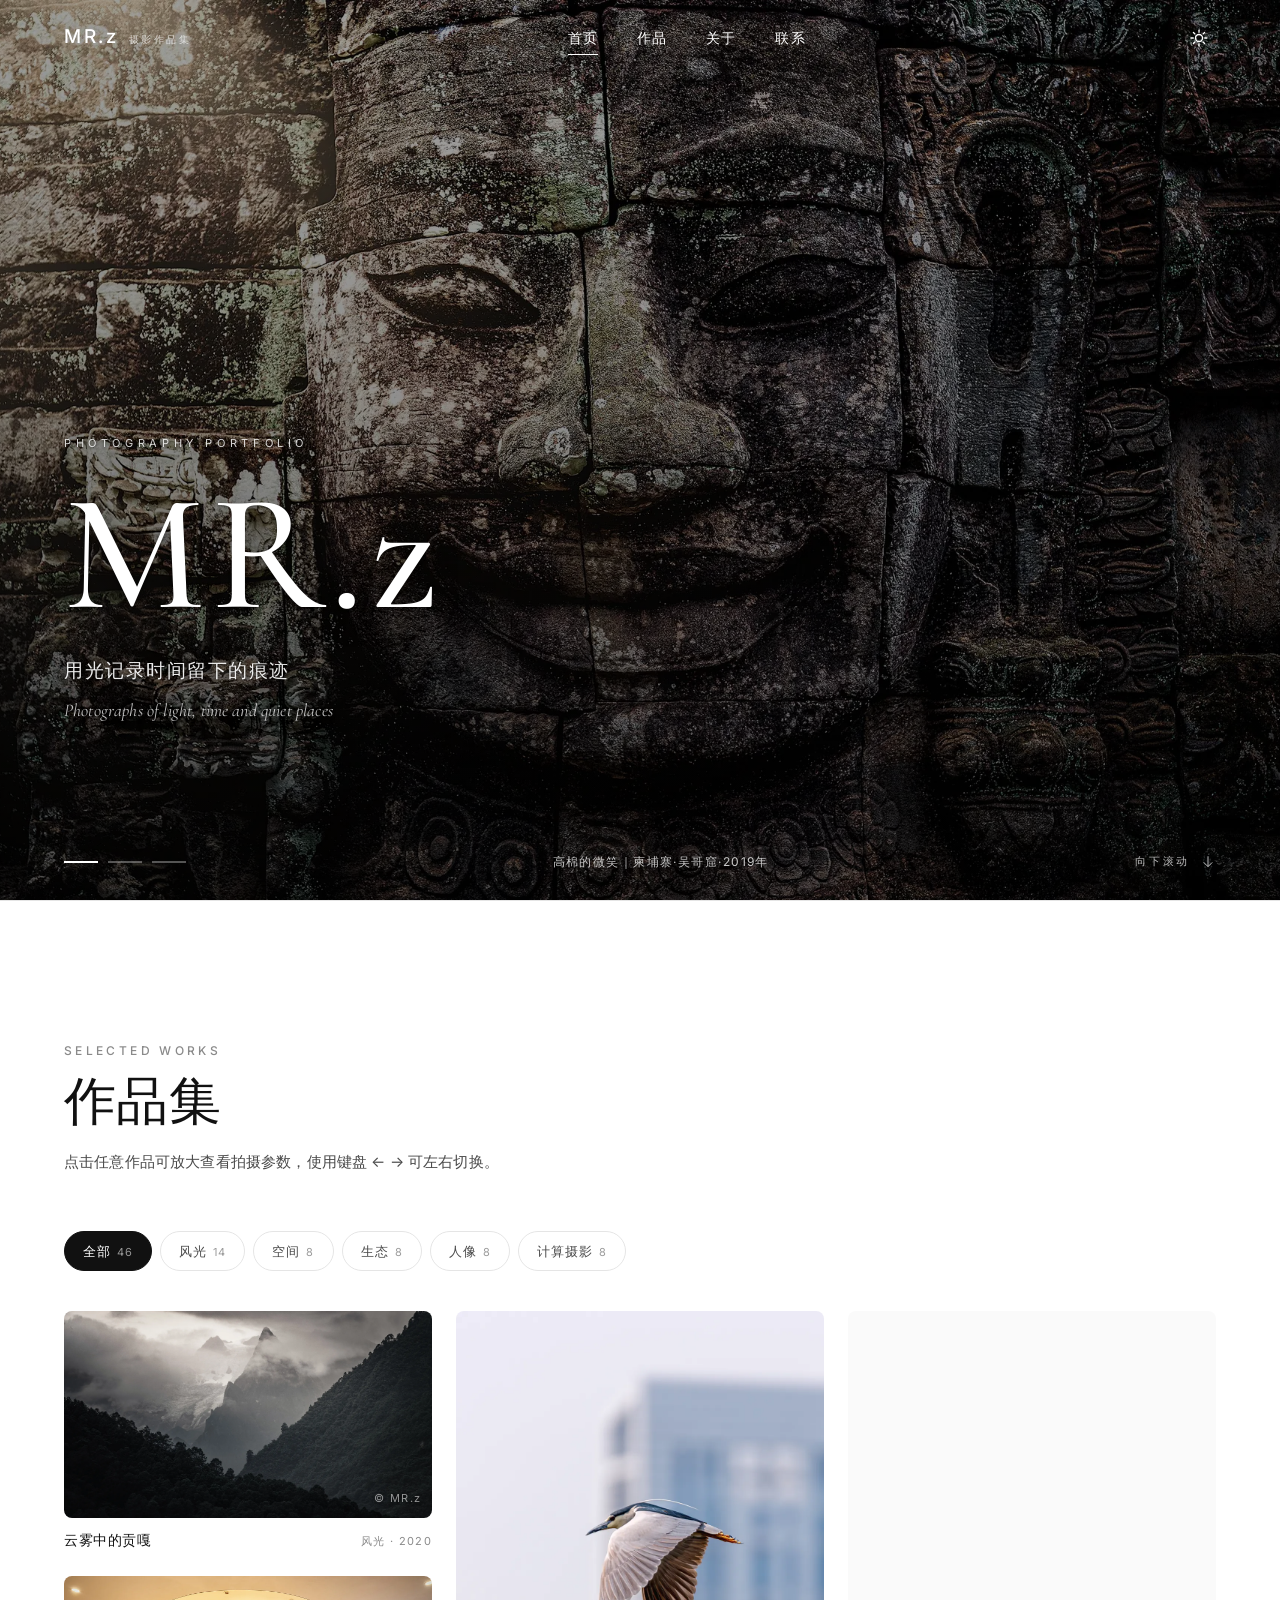
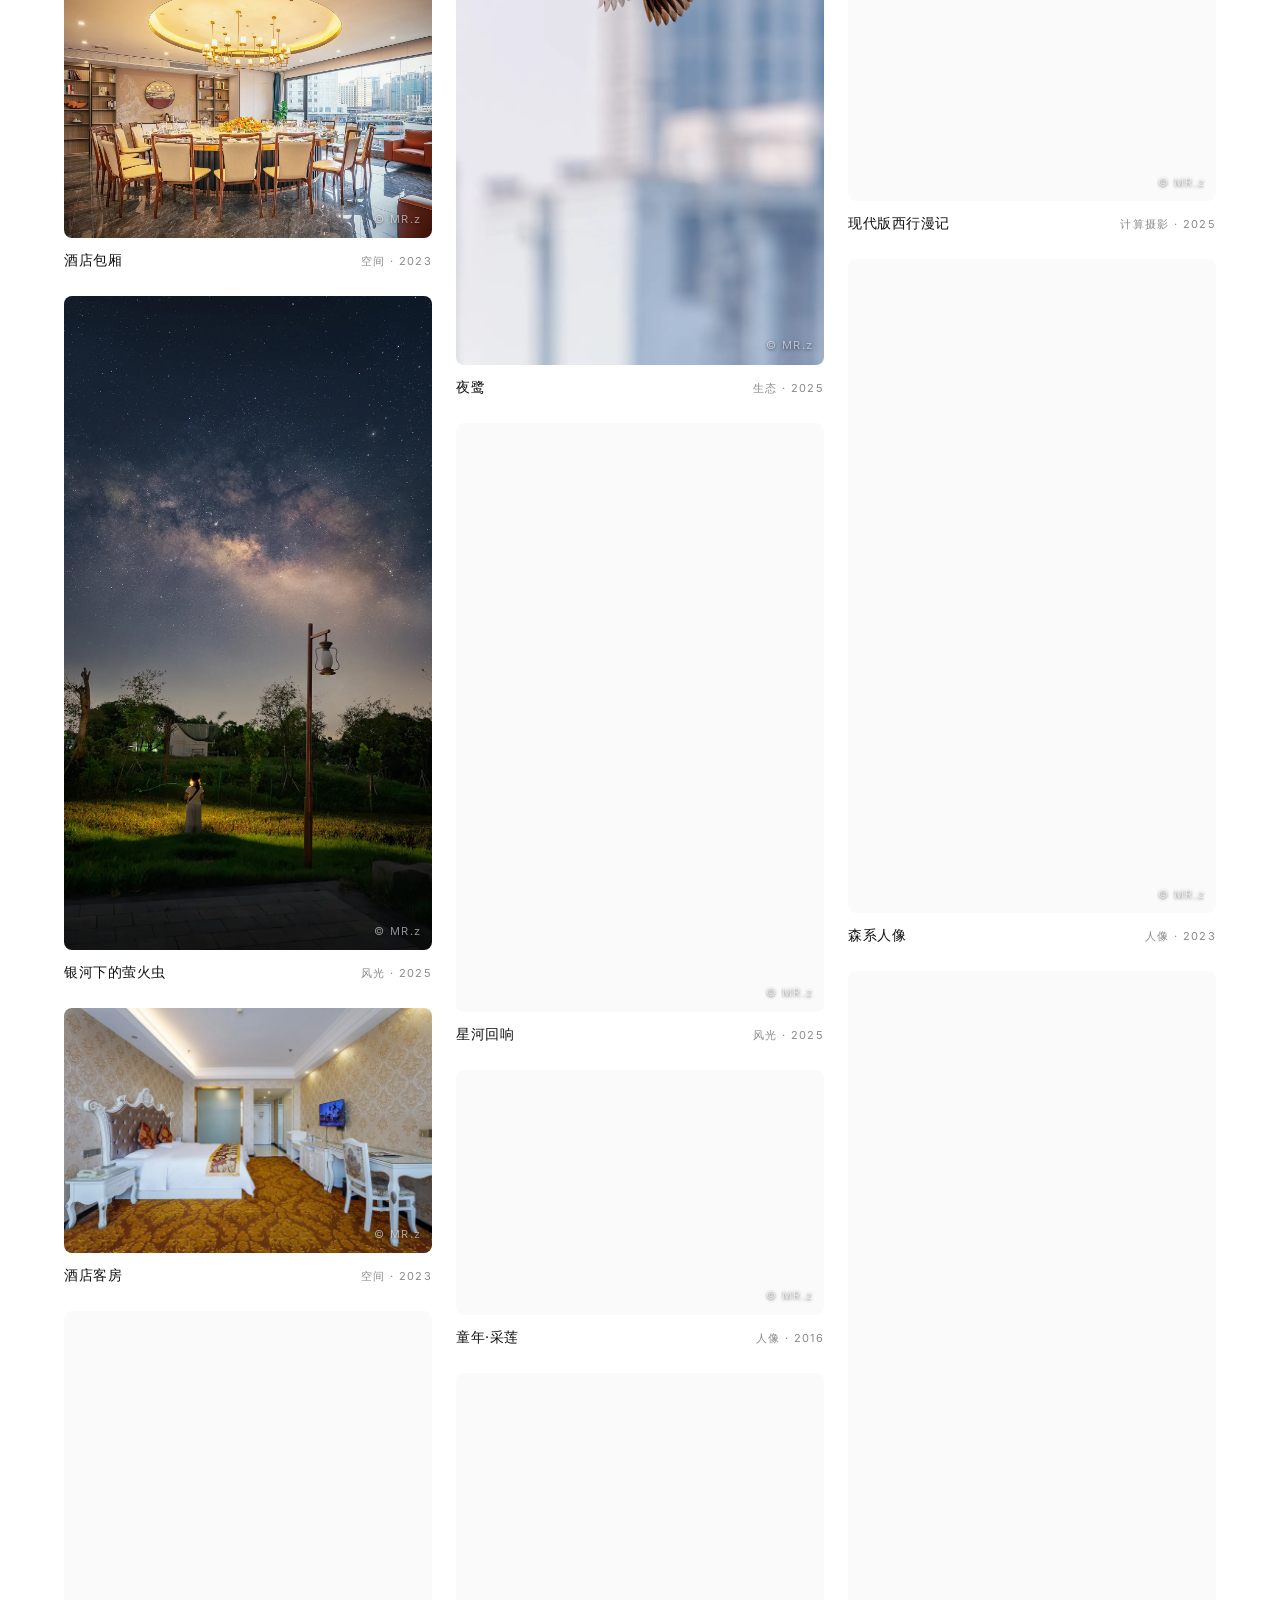
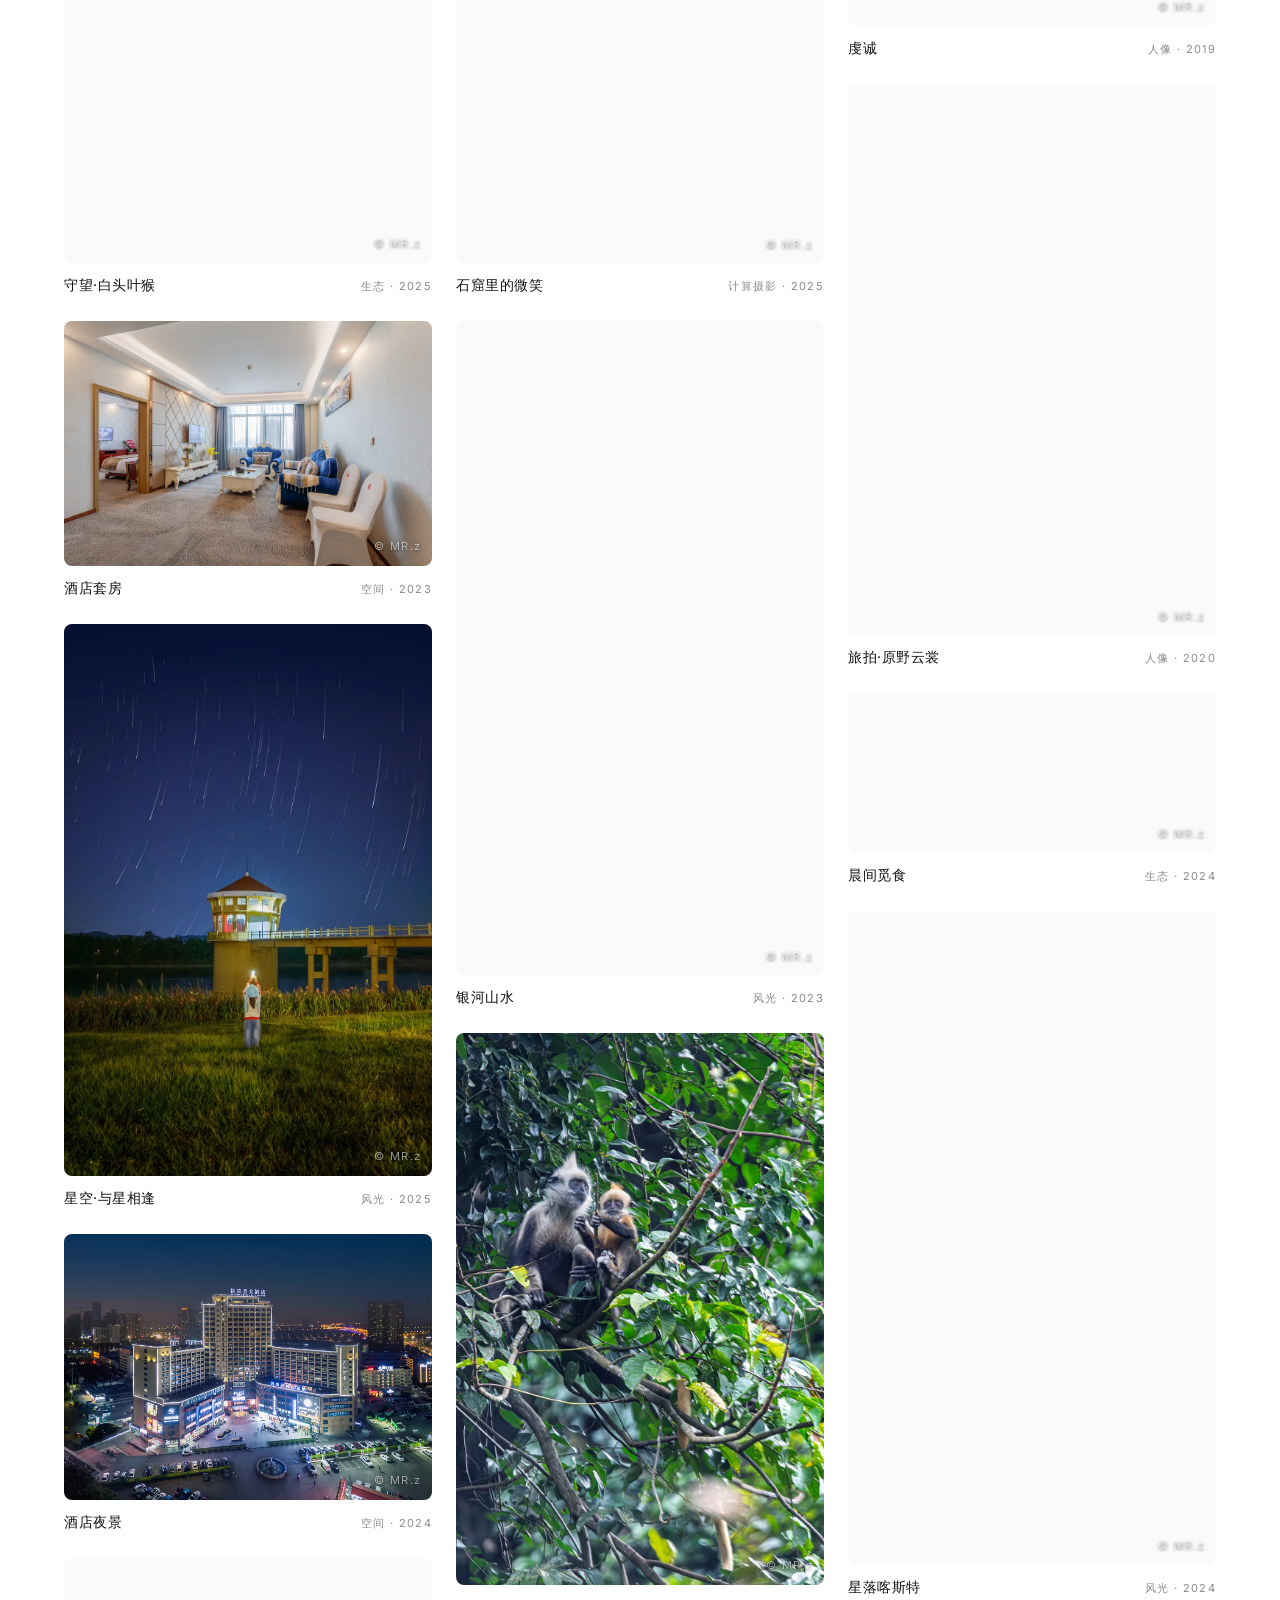
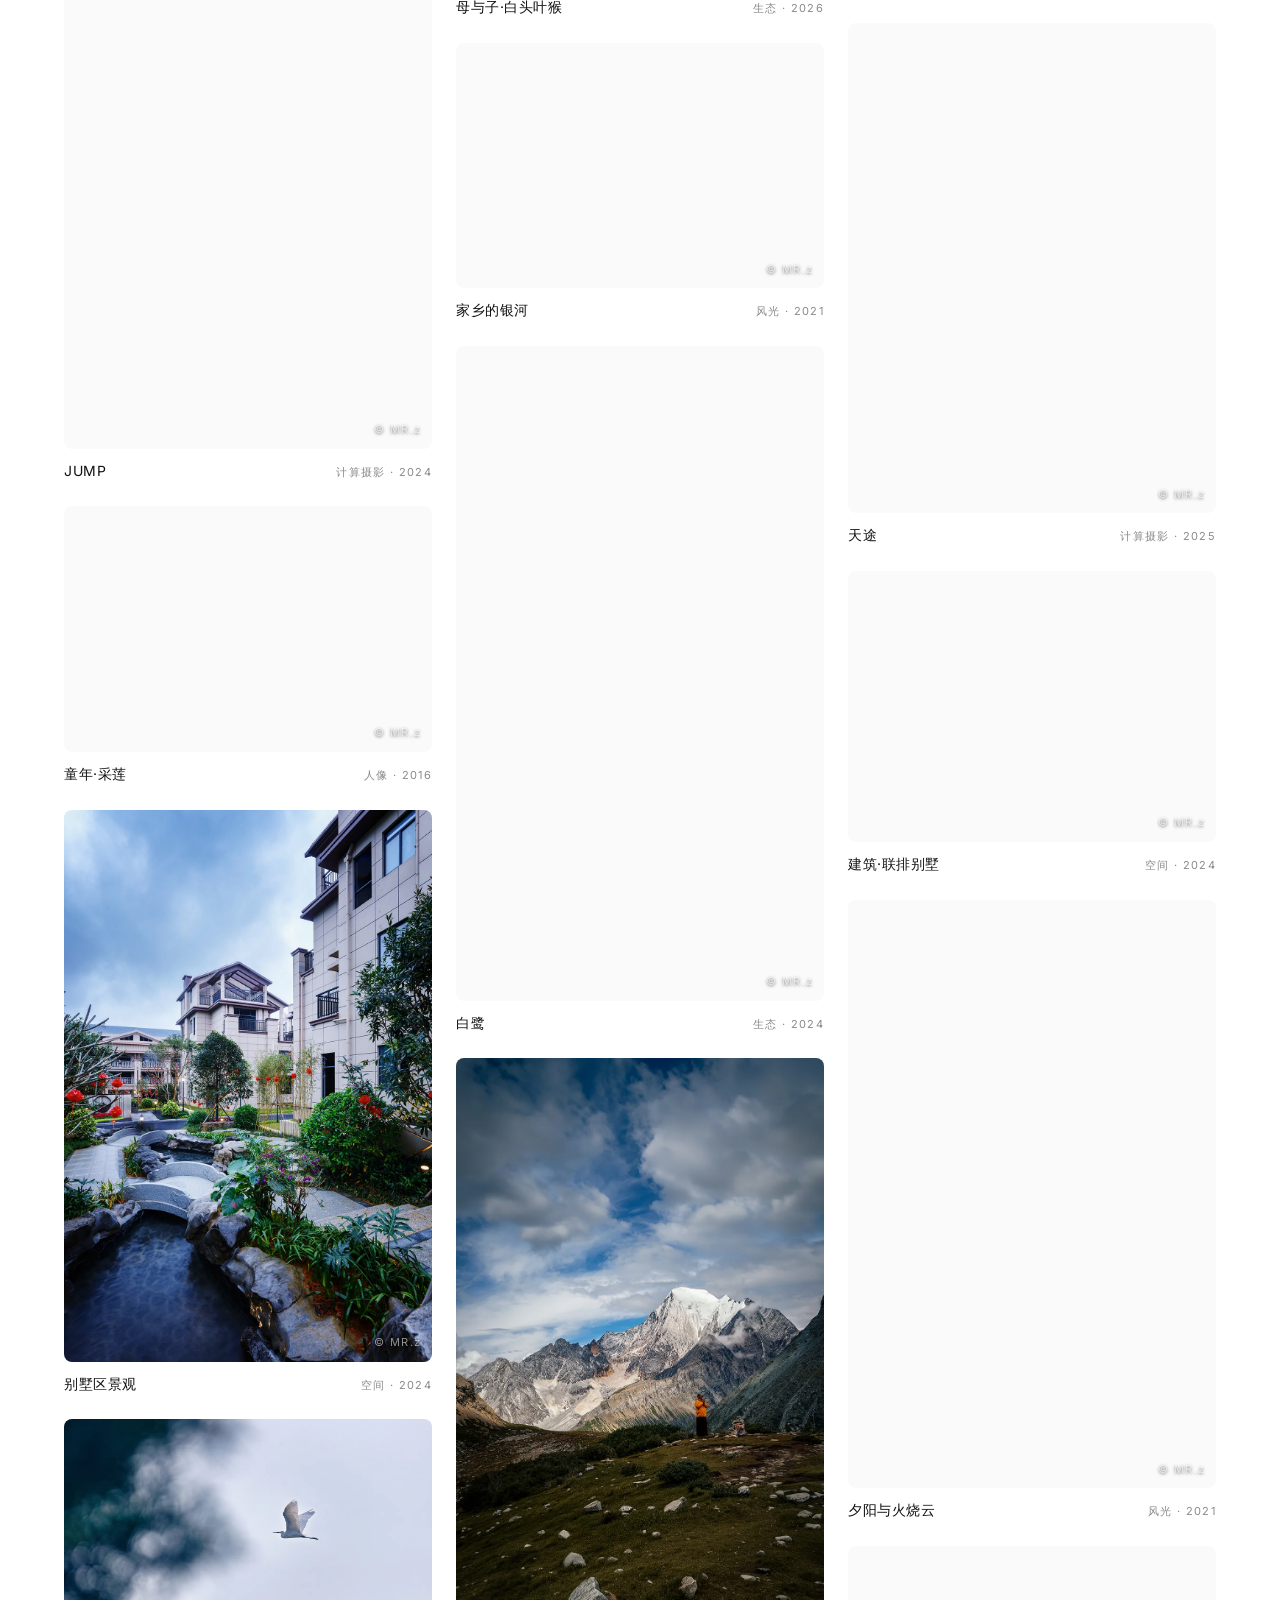
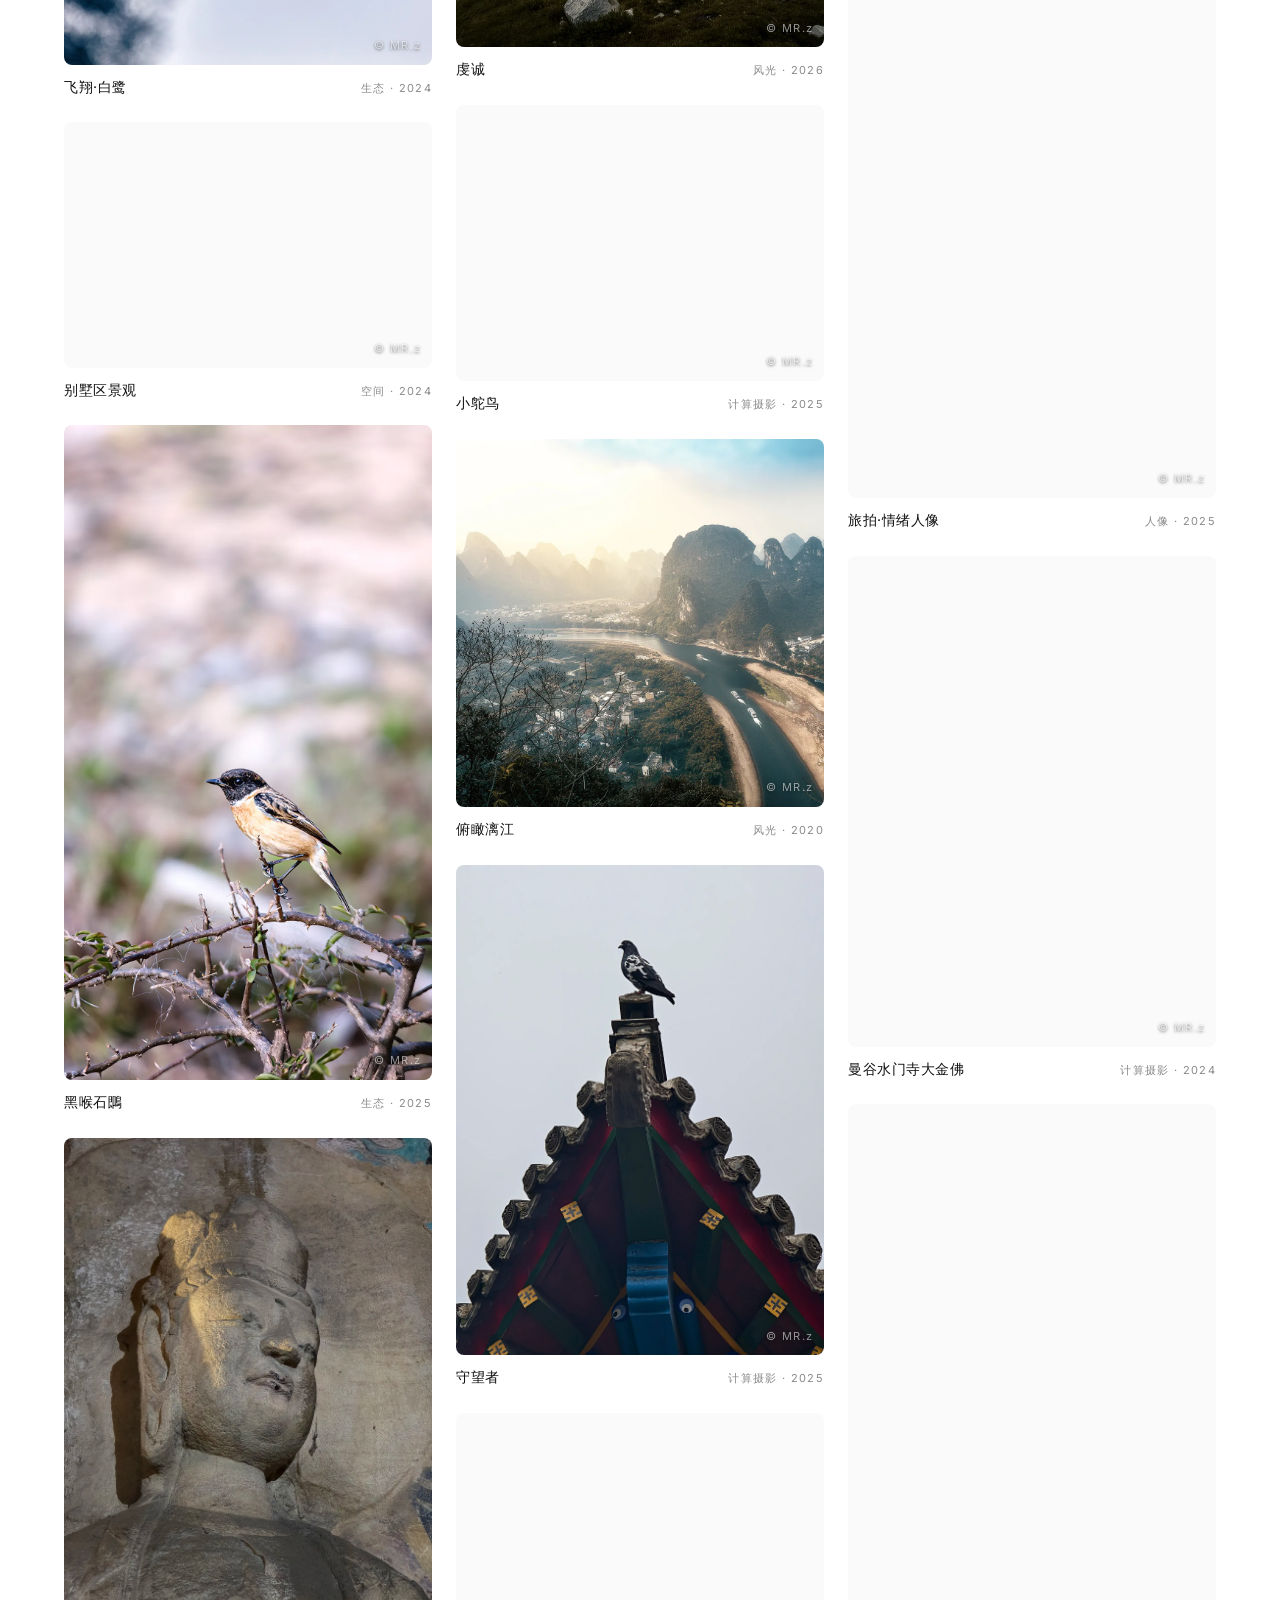
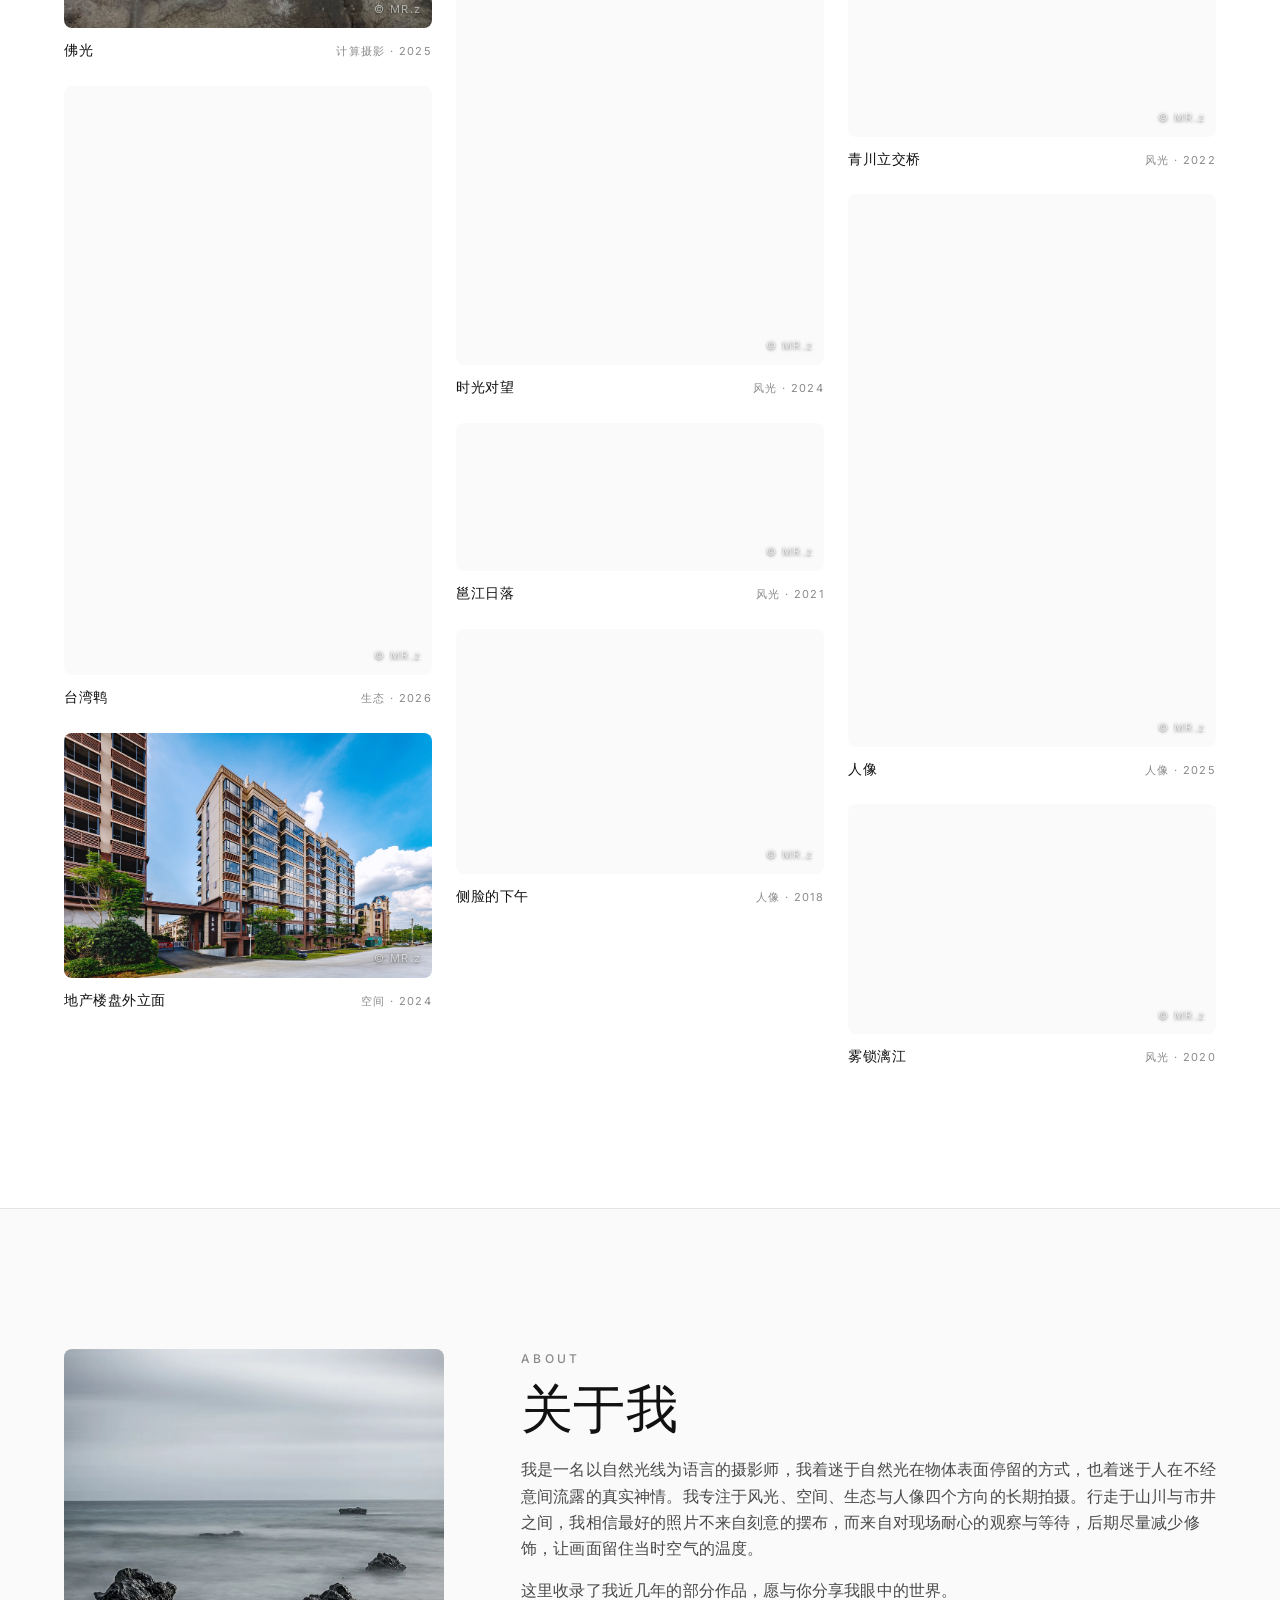
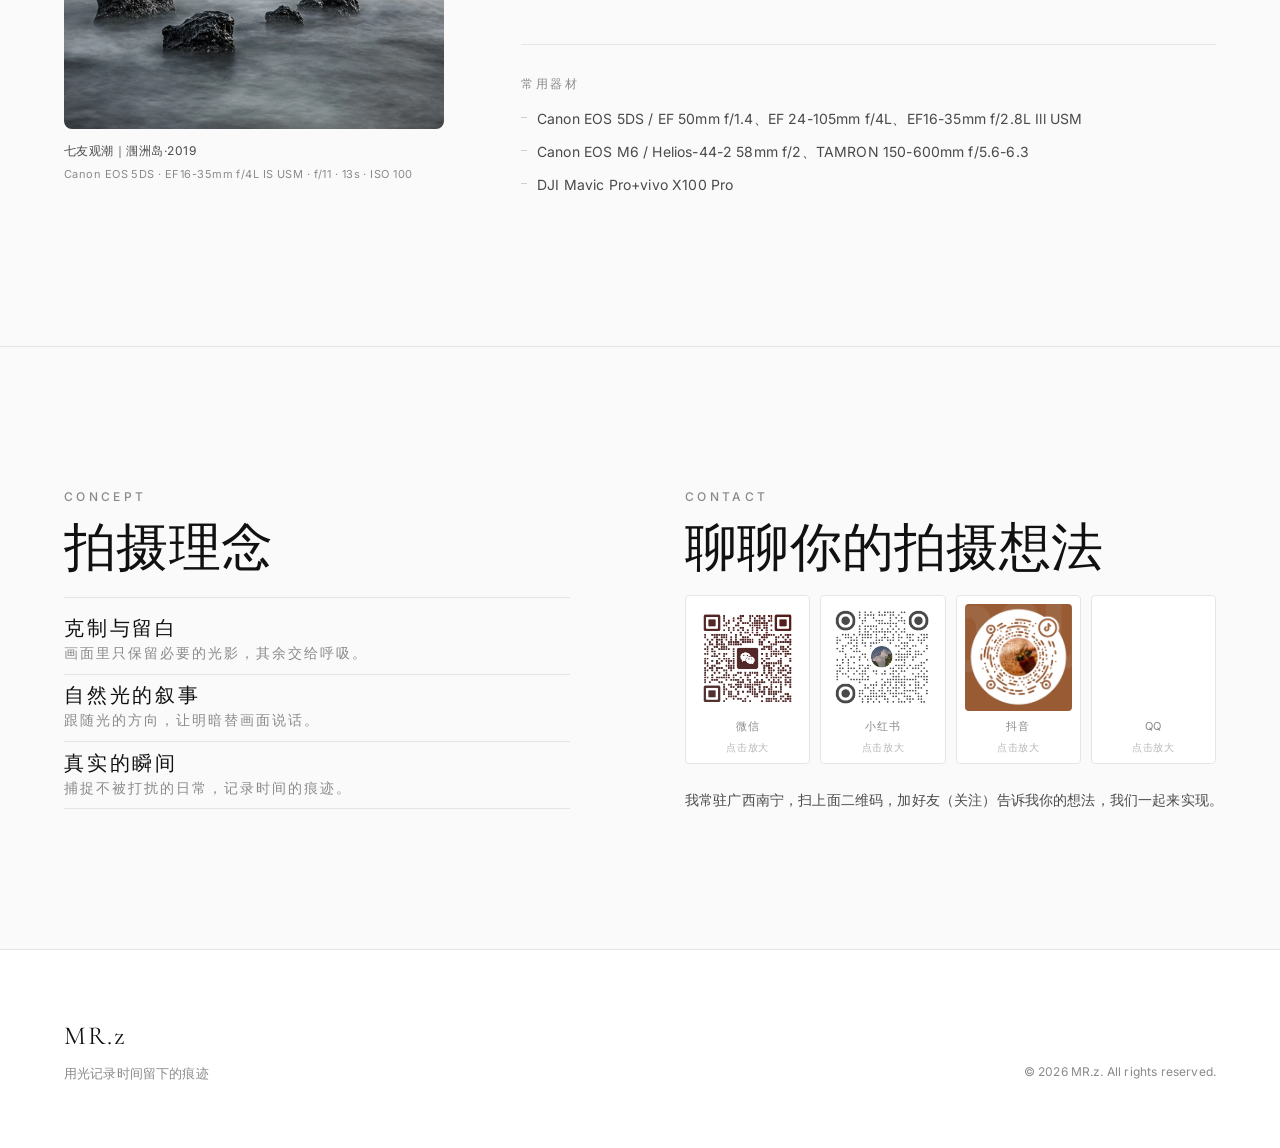
==== commit b18856ac: "2web" ====
--- a/index.html
+++ b/index.html
@@ -1,1074 +1,233 @@
 <!DOCTYPE html>
-<html lang="zh-CN" data-theme="dark">
+<html lang="zh-CN" data-theme="">
 <head>
-<meta charset="UTF-8">
-<meta name="viewport" content="width=device-width, initial-scale=1.0">
-<title>MR.z摄影作品集 | 摄影作品展示</title>
-<meta name="description" content="MR.z摄影作品集 —— 风光、空间、生态、人像作品展示">
-<link rel="icon" href="data:image/svg+xml,%3Csvg xmlns='http://www.w3.org/2000/svg' viewBox='0 0 64 64'%3E%3Ccircle cx='32' cy='32' r='27' fill='none' stroke='%23f1f0ec' stroke-width='4'/%3E%3Ccircle cx='32' cy='32' r='9' fill='%23f1f0ec'/%3E%3C/svg%3E">
-<link rel="preconnect" href="https://fonts.lug.ustc.edu.cn">
-<link rel="stylesheet" href="https://fonts.lug.ustc.edu.cn/css2?family=Noto+Serif+SC:wght@300;400;600&family=Noto+Sans+SC:wght@300;400;500&display=swap">
-<style>
-:root{
-  --bg:            #0b0b0b;
-  --bg-soft:       #101010;
-  --surface:       #151515;
-  --text:          #f1f0ec;
-  --text-muted:    #9a9a96;
-  --line:          rgba(241,240,236,.12);
-  --header-bg:     rgba(11,11,11,.86);
-  --overlay:       rgba(0,0,0,.42);
-  --shadow:        0 24px 60px rgba(0,0,0,.5);
-}
-html[data-theme="light"]{
-  --bg:            #f6f5f2;
-  --bg-soft:       #efeee9;
-  --surface:       #ffffff;
-  --text:          #1a1a1a;
-  --text-muted:    #6f6f6a;
-  --line:          rgba(26,26,26,.14);
-  --header-bg:     rgba(246,245,242,.9);
-  --overlay:       rgba(0,0,0,.30);
-  --shadow:        0 24px 60px rgba(0,0,0,.12);
-}
-*{ margin:0; padding:0; box-sizing:border-box; }
-html{
-  scroll-behavior:smooth;
-  scroll-padding-top:76px;
-}
-body{
-  background:var(--bg);
-  color:var(--text);
-  font-family:"Noto Sans SC","PingFang SC","Hiragino Sans GB","Microsoft YaHei",sans-serif;
-  font-weight:300;
-  font-size:16px;
-  line-height:1.8;
-  -webkit-font-smoothing:antialiased;
-  overflow-x:hidden;
-  -webkit-user-select:none;
-  -moz-user-select:none;
-  -ms-user-select:none;
-  user-select:none;
-}
-img{
-  display:block;
-  max-width:100%;
-  -webkit-user-drag:none;
-  user-drag:none;
-  -webkit-touch-callout:none;
-  user-select:none;
-}
-a{ color:inherit; text-decoration:none; }
-ul{ list-style:none; }
-button{
-  font-family:inherit;
-  border:none;
-  background:none;
-  color:inherit;
-  cursor:pointer;
-}
-:focus-visible{ outline:2px solid var(--text); outline-offset:3px; }
-.container{ width:100%; max-width:1280px; margin:0 auto; padding:0 28px; }
-.section-head{ margin-bottom:56px; }
-.section-label{
-  font-size:12px;
-  letter-spacing:.35em;
-  text-transform:uppercase;
-  color:var(--text-muted);
-  margin-bottom:14px;
-}
-.section-title{
-  font-family:"Noto Serif SC","Songti SC","SimSun",serif;
-  font-weight:300;
-  font-size:clamp(1.9rem, 3.4vw, 2.7rem);
-  letter-spacing:.06em;
-}
-@media (prefers-reduced-motion: reduce){
-  *{ animation:none !important; transition:none !important; }
-  html{ scroll-behavior:auto; }
-}
-.site-header{
-  position:fixed; top:0; left:0; right:0;
-  z-index:100;
-  height:72px;
-  display:flex; align-items:center;
-  transition:background .35s ease, box-shadow .35s ease, border-color .35s ease;
-  border-bottom:1px solid transparent;
-}
-.site-header.scrolled{
-  background:var(--header-bg);
-  -webkit-backdrop-filter:blur(14px);
-  backdrop-filter:blur(14px);
-  border-bottom-color:var(--line);
-}
-.site-header .container{
-  display:flex; align-items:center; justify-content:space-between;
-}
-.brand{
-  font-family:"Noto Serif SC","Songti SC","SimSun",serif;
-  font-weight:400;
-  font-size:17px;
-  letter-spacing:.14em;
-  white-space:nowrap;
-  padding:10px 0;
-}
-.main-nav ul{ display:flex; gap:44px; }
-.main-nav a{
-  font-size:14px;
-  letter-spacing:.22em;
-  color:var(--text-muted);
-  transition:color .3s ease;
-}
-.main-nav a:hover,
-.main-nav a.active{ color:var(--text); }
-.nav-tools{ display:flex; align-items:center; gap:14px; }
-.hamburger{ display:none; }
-.mobile-nav{
-  position:fixed; top:72px; left:0; right:0;
-  z-index:99;
-  background:var(--bg);
-  border-bottom:1px solid var(--line);
-  padding:8px 0 18px;
-  transform:translateY(-8px);
-  opacity:0;
-  visibility:hidden;
-  transition:opacity .3s ease, transform .3s ease, visibility .3s;
-}
-.mobile-nav.open{ opacity:1; transform:none; visibility:visible; }
-.mobile-nav a{
-  display:block;
-  padding:14px 28px;
-  font-size:15px;
-  letter-spacing:.22em;
-  color:var(--text-muted);
-}
-.mobile-nav a:hover{ color:var(--text); }
-.hero{
-  position:relative;
-  min-height:100vh;
-  display:flex; align-items:center;
-  overflow:hidden;
-}
-.hero-img{
-  position:absolute; inset:0;
-  width:100%; height:100%;
-  object-fit:cover;
-  filter:grayscale(20%) contrast(1.05);
-  opacity:1;
-}
-.hero-overlay{
-  position:absolute; inset:0;
-  background:linear-gradient(180deg, rgba(0,0,0,.45) 0%, rgba(0,0,0,.18) 45%, rgba(0,0,0,.55) 100%);
-}
-.hero-content{
-  position:relative; z-index:1;
-  width:100%;
-  max-width:1280px;
-  margin:0 auto;
-  padding:120px 28px 0;
-  color:#f4f3ef;
-}
-.hero-overline{
-  font-size:12px;
-  letter-spacing:.5em;
-  text-transform:uppercase;
-  opacity:.75;
-  margin-bottom:20px;
-}
-.hero h1{
-  font-family:"Noto Serif SC","Songti SC","SimSun",serif;
-  font-weight:300;
-  font-size:clamp(2.5rem, 7vw, 4.6rem);
-  line-height:1.2;
-  letter-spacing:.1em;
-  margin-bottom:26px;
-  text-shadow:0 2px 24px rgba(0,0,0,.35);
-}
-.hero-slogan{
-  font-size:clamp(1rem, 1.6vw, 1.15rem);
-  letter-spacing:.3em;
-  opacity:.85;
-  font-weight:300;
-}
-.scroll-cue{
-  position:absolute; left:50%; bottom:34px;
-  transform:translateX(-50%);
-  z-index:1;
-  display:flex; flex-direction:column; align-items:center; gap:10px;
-  color:#f4f3ef;
-  font-size:10px;
-  letter-spacing:.4em;
-  opacity:.7;
-}
-.scroll-cue::before{
-  content:"";
-  width:1px; height:52px;
-  background:linear-gradient(180deg, #f4f3ef, transparent);
-}
-#works{ padding:120px 0 130px; }
-.filters{
-  display:flex; flex-wrap:wrap; gap:10px;
-  margin-bottom:44px;
-}
-.filter-btn{
-  padding:11px 24px;
-  min-height:44px;
-  display:inline-flex; align-items:center;
-  font-size:13px;
-  letter-spacing:.24em;
-  color:var(--text-muted);
-  border:1px solid var(--line);
-  border-radius:999px;
-  transition:color .3s ease, border-color .3s ease, background .3s ease;
-}
-.filter-btn:hover{ color:var(--text); border-color:var(--text-muted); }
-.filter-btn.active{
-  color:var(--bg);
-  background:var(--text);
-  border-color:var(--text);
-}
-/* =========真正无空隙瀑布流 CSS‑Columns 三列 ========= */
-.masonry-grid{
-  column-count:3;
-  column-gap:20px;
-}
-.work-item{
-  break-inside:avoid;
-  margin-bottom:20px;
-  cursor:zoom-in;
-}
-.work-item .frame{
-  position:relative;
-  overflow:hidden;
-  border-radius:2px;
-}
-.frame-mask{
-  position:absolute;
-  inset:0;
-  z-index:10;
-  background:transparent;
-}
-.work-item img{
-  width:100%;
-  height:auto;
-  display:block;
-  transition:transform .5s ease, filter .5s ease;
-}
-.work-item:hover img{ transform:scale(1.02); filter:brightness(.88); }
-.item-caption{
-  position:absolute;
-  left:0; right:0; bottom:0;
-  padding:40px 16px 14px;
-  background:linear-gradient(to top, rgba(0,0,0,0.85), transparent);
-  color:#fff;
-  font-size:13px;
-  letter-spacing:0.14em;
-  opacity:0;
-  transition:opacity 0.3s ease;
-  z-index:11;
-}
-.work-item:hover .item-caption{ opacity:1; }
-
-.gallery-note{
-  margin-top:56px;
-  text-align:center;
-  font-size:12px;
-  letter-spacing:.3em;
-  color:var(--text-muted);
-}
-#about{ padding:120px 0; background:var(--bg-soft); }
-.about-grid{
-  display:grid;
-  grid-template-columns:380px 1fr;
-  gap:72px;
-  align-items:start;
-}
-.about-avatar{ position:relative; }
-.about-avatar img{
-  width:55%;
-  aspect-ratio:1/1;
-  object-fit:cover;
-  filter:grayscale(100%) contrast(1.05);
-}
-.about-avatar figcaption{
-  margin-top:14px;
-  font-size:12px;
-  letter-spacing:.3em;
-  color:var(--text-muted);
-}
-.about-name{
-  font-family:"Noto Serif SC","Songti SC","SimSun",serif;
-  font-weight:400;
-  font-size:1.5rem;
-  letter-spacing:.14em;
-  margin-bottom:4px;
-}
-.about-role{
-  font-size:14px;
-  letter-spacing:.3em;
-  color:var(--text-muted);
-  margin-bottom:34px;
-}
-.about-bio p{
-  color:var(--text-muted);
-  margin-bottom:18px;
-  max-width:60ch;
-}
-.philosophy{ margin-top:46px; }
-.philosophy h3{
-  font-size:12px;
-  font-weight:400;
-  letter-spacing:.35em;
-  color:var(--text-muted);
-  margin-bottom:18px;
-}
-.philosophy li{
-  padding:18px 0;
-  border-top:1px solid var(--line);
-}
-.philosophy li:last-child{ border-bottom:1px solid var(--line); }
-.philosophy .p-name{
-  font-size:15px;
-  letter-spacing:.2em;
-  margin-bottom:4px;
-}
-.philosophy .p-desc{
-  font-size:14px;
-  letter-spacing:.06em;
-  color:var(--text-muted);
-}
-#contact{ padding:120px 0 130px; }
-.contact-text{
-  max-width:56ch;
-  color:var(--text-muted);
-  margin-bottom:44px;
-}
-.contact-email{
-  display:inline-block;
-  min-height:44px;
-  line-height:44px;
-  font-family:"Noto Serif SC","Songti SC","SimSun",serif;
-  font-size:clamp(1.2rem, 2.4vw, 1.6rem);
-  letter-spacing:.08em;
-  padding-bottom:8px;
-  border-bottom:1px solid var(--text);
-}
-.contact-socials{
-  display:flex; flex-wrap:wrap; gap:34px;
-  margin-top:52px;
-  padding-top:34px;
-  border-top:1px solid var(--line);
-}
-.contact-socials .s-label{
-  display:block;
-  font-size:11px;
-  letter-spacing:.3em;
-  color:var(--text-muted);
-  margin-bottom:6px;
-}
-.site-footer{
-  border-top:1px solid var(--line);
-  padding:36px 0;
-  font-size:12px;
-  letter-spacing:.22em;
-  color:var(--text-muted);
-}
-.site-footer .container{
-  display:flex; align-items:center; justify-content:space-between; gap:16px;
-  flex-wrap:wrap;
-}
-.visit-counter{
-  margin-top:12px;
-  width:100%;
-  text-align:center;
-  font-size:11px;
-  color:var(--text-muted);
-  letter-spacing:0.2em;
-}
-/*灯箱 */
-.lightbox{
-  position:fixed; inset:0;
-  z-index:200;
-  background:rgba(5,5,5,.93);
-  display:flex; align-items:center; justify-content:center;
-  opacity:0;
-  visibility:hidden;
-  transition:opacity .3s ease, visibility .3s;
-  overflow:hidden;
-}
-.lightbox.open{ opacity:1; visibility:visible; }
-.lightbox figure{
-  max-width:min(92vw, 1280px);
-  max-height:86vh;
-  display:flex; flex-direction:column; align-items:center;
-  position:relative;
-}
-.lightbox-mask{
-  position:absolute;
-  inset:0;
-  z-index:10;
-  background:transparent;
-  pointer-events:none;
-}
-#lbImg{
-  max-width:100%;
-  max-height:78vh;
-  object-fit:contain;
-  transition:transform 0.25s ease;
-  position:relative;
-  z-index:5;
-}
-.lb-btn{
-  position:absolute;
-  display:flex; align-items:center; justify-content:center;
-  width:48px; height:48px;
-  border-radius:50%;
-  color:#f4f3ef;
-  background:rgba(255,255,255,.06);
-  z-index:20;
-}
-.lb-close{ top:22px; right:22px; }
-.lb-prev{ left:18px; top:50%; transform:translateY(-50%); }
-.lb-next{ right:18px; top:50%; transform:translateY(-50%); }
-.lb-btn svg{ width:20px; height:20px; fill:none; stroke:currentColor;stroke-width:1.5; }
-
-/*响应式列数*/
-@media (max-width:1024px){
-  .about-grid{ grid-template-columns:1fr; gap:48px; }
-  .about-avatar{ max-width:320px; }
-  .masonry-grid{ column-count:2; }
-}
-@media (max-width:768px){
-  .main-nav{ display:none; }
-  .hamburger{ display:flex; }
-  .hero-content{ padding-top:96px; }
-  .scroll-cue{ display:none; }
-  .masonry-grid{ column-count:1; }
-}
-@media (max-width:560px){
-  #works, #about, #contact{ padding:80px 0; }
-  .section-head{ margin-bottom:40px; }
-  .contact-socials{ gap:24px; }
-  .masonry-grid{ column-count:1; }
-}
-</style>
+  <meta charset="UTF-8" />
+  <meta name="viewport" content="width=device-width, initial-scale=1, viewport-fit=cover" />
+  <title>MR.z · 摄影作品集</title>
+  <meta name="description" content="MR.z，常驻南宁的独立摄影师。风光 · 空间 · 生态 · 人像 · 计算摄影，以自然光记录时间留下的痕迹。" />
+  <meta name="author" content="MR.z" />
+  <meta name="theme-color" content="#ffffff" media="(prefers-color-scheme: light)" />
+  <meta name="theme-color" content="#0a0a0a" media="(prefers-color-scheme: dark)" />
+
+  <link rel="canonical" href="https://zgooo.top/" />
+
+  <!-- Open Graph 社交分享（域名 zgooo.top） -->
+  <meta property="og:type" content="website" />
+  <meta property="og:site_name" content="MR.z · 摄影作品集" />
+  <meta property="og:locale" content="zh_CN" />
+  <meta property="og:title" content="MR.z · 摄影作品集" />
+  <meta property="og:description" content="风光 · 空间 · 生态 · 人像 · 计算摄影。以自然光记录时间留下的痕迹。" />
+  <meta property="og:image" content="https://zgooo.top/images/og-cover.jpg" />
+  <meta property="og:image:width" content="1200" />
+  <meta property="og:image:height" content="630" />
+  <meta property="og:url" content="https://zgooo.top/" />
+  <meta name="twitter:card" content="summary_large_image" />
+  <meta name="twitter:title" content="MR.z · 摄影作品集" />
+  <meta name="twitter:description" content="风光 · 空间 · 生态 · 人像 · 计算摄影。以自然光记录时间留下的痕迹。" />
+  <meta name="twitter:image" content="https://zgooo.top/images/og-cover.jpg" />
+
+  <link rel="icon" href="data:image/svg+xml,<svg xmlns='http://www.w3.org/2000/svg' viewBox='0 0 100 100'><rect width='100' height='100' rx='18' fill='%23111'/><circle cx='50' cy='50' r='22' fill='none' stroke='%23fff' stroke-width='7'/></svg>" />
+
+  <!-- 字体：正文 Inter + 标题 Cormorant Garamond -->
+  <link rel="preconnect" href="https://fonts.googleapis.com" />
+  <link rel="preconnect" href="https://fonts.gstatic.com" crossorigin />
+  <link href="https://fonts.googleapis.com/css2?family=Cormorant+Garamond:ital,wght@0,400;0,500;0,600;1,400&family=Inter:wght@300;400;500;600&display=swap" rel="stylesheet" />
+
+  <link rel="stylesheet" href="style.css" />
+
+  <script type="application/ld+json">
+  {
+    "@context": "https://schema.org",
+    "@type": "Person",
+    "name": "MR.z",
+    "alternateName": "MR.z",
+    "jobTitle": "摄影师",
+    "email": "mailto:380449426@qq.com",
+    "address": { "@type": "PostalAddress", "addressLocality": "南宁", "addressCountry": "CN" },
+    "description": "常驻南宁的独立摄影师，专注风光、空间、生态、人像与计算摄影。"
+  }
+  </script>
 </head>
-<body oncontextmenu="return false;">
-<header class="site-header" id="siteHeader">
-  <div class="container">
-    <a href="#home" class="brand">MR.z摄影作品集</a>
-    <nav class="main-nav" aria-label="主导航">
-      <ul>
-        <li><a href="#home">首页</a></li>
-        <li><a href="#works">作品</a></li>
-        <li><a href="#about">关于我</a></li>
-        <li><a href="#contact">联系</a></li>
-      </ul>
-    </nav>
-    <div class="nav-tools">
-      <button class="icon-btn hamburger" aria-label="打开菜单">
-        <svg viewBox="0 0 24 24"><path d="M3 6h18M3 12h18M3 18h18" stroke="currentColor" stroke-width="1.5" /></svg>
+<body>
+  <a class="skip-link" href="#main">跳到主要内容</a>
+
+  <!-- ══════════ 顶部导航 ══════════ -->
+  <header class="nav" id="nav" data-over-hero="true">
+    <div class="nav__inner">
+      <a class="nav__brand" href="#home" aria-label="回到首页">
+        <span class="nav__brand-zh" data-site="name">MR.z</span>
+        <span class="nav__brand-en" data-site="nameEn">PHOTOGRAPHY</span>
+      </a>
+
+      <nav class="nav__menu" id="navMenu" aria-label="主导航">
+        <a href="#home" data-nav="home" aria-current="true">首页</a>
+        <a href="#works" data-nav="works">作品</a>
+        <a href="#about" data-nav="about">关于</a>
+        <a href="#contact" data-nav="contact">联系</a>
+      </nav>
+
+      <div class="nav__actions">
+        <button class="icon-btn" id="themeToggle" type="button" aria-label="切换深浅色模式" aria-pressed="false">
+          <svg class="icon-btn__sun" viewBox="0 0 24 24" aria-hidden="true"><circle cx="12" cy="12" r="4.2"/><path d="M12 2.5v2.6M12 18.9v2.6M2.5 12h2.6M18.9 12h2.6M5.3 5.3l1.8 1.8M16.9 16.9l1.8 1.8M18.7 5.3l-1.8 1.8M7.1 16.9l-1.8 1.8"/></svg>
+          <svg class="icon-btn__moon" viewBox="0 0 24 24" aria-hidden="true"><path d="M20 14.5A8.5 8.5 0 0 1 9.5 4a8.5 8.5 0 1 0 10.5 10.5z"/></svg>
+        </button>
+        <button class="burger" id="burger" type="button" aria-label="打开菜单" aria-expanded="false" aria-controls="navMenu">
+          <span></span><span></span>
+        </button>
+      </div>
+    </div>
+  </header>
+
+  <main id="main">
+    <!-- ══════════ Hero ══════════ -->
+    <section class="hero" id="home" aria-label="首页">
+      <div class="hero__slides" id="heroSlides" aria-hidden="true"></div>
+      <div class="hero__veil" aria-hidden="true"></div>
+
+      <div class="hero__content">
+        <p class="hero__eyebrow">Photography&nbsp;Portfolio</p>
+        <h1 class="hero__name" data-site="name">MR.z</h1>
+        <p class="hero__tagline" data-site="tagline">用光记录时间留下的痕迹</p>
+        <p class="hero__tagline-en" data-site="taglineEn">Photographs of light, time and quiet places</p>
+      </div>
+
+      <div class="hero__foot">
+        <div class="hero__dots" id="heroDots" role="group" aria-label="首屏图片切换"></div>
+        <p class="hero__slide-cap" id="heroCap" aria-live="polite"></p>
+        <a class="hero__scroll" href="#works" aria-label="向下滚动查看作品">
+          <span>向下滚动</span>
+          <svg viewBox="0 0 24 24" aria-hidden="true"><path d="M12 4v14M6 13l6 6 6-6"/></svg>
+        </a>
+      </div>
+    </section>
+
+    <!-- ══════════ 作品集 ══════════ -->
+    <section class="section" id="works">
+      <div class="container">
+        <header class="section__head reveal">
+          <p class="eyebrow">Selected&nbsp;Works</p>
+          <h2 class="section__title">作品集</h2>
+          <p class="section__desc">点击任意作品可放大查看拍摄参数，使用键盘 ← → 可左右切换。</p>
+        </header>
+
+        <div class="filter reveal" id="filter" role="group" aria-label="作品分类筛选"></div>
+
+        <div class="gallery" id="gallery" aria-live="polite"></div>
+        <p class="gallery__empty" id="galleryEmpty" hidden>该分类下暂时没有作品。</p>
+      </div>
+    </section>
+
+    <!-- ══════════ 关于我 ══════════ -->
+    <section class="section section--soft" id="about">
+      <div class="container about">
+        <figure class="about__media reveal">
+          <img id="aboutAvatar" src="" alt="摄影师本人照片" width="400" height="400" loading="lazy" decoding="async" />
+          <figcaption class="about__caption" id="aboutCaption" hidden>
+            <span class="about__cap-name" id="capName"></span>
+            <span class="about__cap-info" id="capInfo"></span>
+          </figcaption>
+        </figure>
+        <div class="about__body reveal">
+          <p class="eyebrow" id="aboutSubtitle">About</p>
+          <h2 class="section__title" id="aboutTitle">关于我</h2>
+          <div class="about__bio" id="aboutBio"></div>
+
+          <div class="about__gear">
+            <h3 class="about__h3">常用器材</h3>
+            <ul class="gear" id="aboutGear"></ul>
+          </div>
+        </div>
+      </div>
+    </section>
+
+    <!-- ══════════ 联系 ══════════ -->
+    <section class="section section--soft" id="contact">
+      <div class="container contact">
+        <div class="contact__idea reveal" id="ideaBlock" hidden>
+          <p class="eyebrow">Concept</p>
+          <h3 class="section__title contact__idea-title">拍摄理念</h3>
+          <ul class="idea" id="ideaList"></ul>
+        </div>
+        <div class="contact__intro reveal">
+          <p class="eyebrow">Contact</p>
+          <h2 class="section__title">聊聊你的拍摄想法</h2>
+          <div class="qrstrip" id="qrStrip" aria-label="扫码联系"></div>
+          <p class="contact__desc">我常驻广西南宁，扫上面二维码，加好友（关注）告诉我你的想法，我们一起来实现。</p>
+          <div class="social" id="socialLinks" aria-label="社交媒体"></div>
+        </div>
+      </div>
+    </section>
+  </main>
+
+  <!-- ══════════ 页脚 ══════════ -->
+  <footer class="footer">
+    <div class="container footer__inner">
+      <div>
+        <p class="footer__name" data-site="name">MR.z</p>
+        <p class="footer__tag" data-site="tagline">用光记录时间留下的痕迹</p>
+      </div>
+      <div class="footer__meta">
+        <p id="footerCopy">© 2026 MR.z. All rights reserved.</p>
+        <p class="footer__icp" id="footerIcp">浙ICP备00000000号-1</p>
+      </div>
+    </div>
+  </footer>
+
+  <button class="to-top" id="toTop" type="button" aria-label="回到顶部">
+    <svg viewBox="0 0 24 24" aria-hidden="true"><path d="M12 20V6M6 11l6-6 6 6"/></svg>
+  </button>
+
+  <!-- ══════════ Lightbox ══════════ -->
+  <div class="lightbox" id="lightbox" role="dialog" aria-modal="true" aria-label="作品大图查看" hidden>
+    <div class="lightbox__bar">
+      <span class="lightbox__counter" id="lbCounter">1 / 12</span>
+      <button class="lightbox__close" id="lbClose" type="button" aria-label="关闭（Esc）">
+        <svg viewBox="0 0 24 24" aria-hidden="true"><path d="M5 5l14 14M19 5L5 19"/></svg>
       </button>
     </div>
+
+    <button class="lightbox__nav lightbox__nav--prev" id="lbPrev" type="button" aria-label="上一张（←）">
+      <svg viewBox="0 0 24 24" aria-hidden="true"><path d="M15 5l-7 7 7 7"/></svg>
+    </button>
+    <button class="lightbox__nav lightbox__nav--next" id="lbNext" type="button" aria-label="下一张（→）">
+      <svg viewBox="0 0 24 24" aria-hidden="true"><path d="M9 5l7 7-7 7"/></svg>
+    </button>
+
+    <figure class="lightbox__figure" id="lbStage">
+      <img class="lightbox__img" id="lbImg" alt="" decoding="async" draggable="false" />
+      <figcaption class="lightbox__caption">
+        <h3 id="lbTitle"></h3>
+        <p class="lightbox__meta" id="lbMeta"></p>
+      </figcaption>
+    </figure>
+
+    <!-- 仅移动端显示的手势提示 -->
+    <p class="lightbox__hint" id="lbHint">双击放大 · 拖动查看 · 单击返回</p>
   </div>
-</header>
-<nav class="mobile-nav" id="mobileNav">
-  <a href="#home">首页</a>
-  <a href="#works">作品</a>
-  <a href="#about">关于我</a>
-  <a href="#contact">联系</a>
-</nav>
-<section class="hero" id="home">
-  <img class="hero-img" src="assets/4C7A1787.jpg" alt="MR.z摄影作品集">
-  <div class="hero-overlay"></div>
-  <div class="hero-content">
-    <div class="hero-overline">Portfolio</div>
-    <h1>MR.z摄影作品集</h1>
-    <p class="hero-slogan">用镜头收藏光影，让瞬间成为永恒</p>
+
+  <!-- ══════════ 二维码浮层（微信 / 小红书 / 抖音） ══════════ -->
+  <div class="qr" id="qrModal" role="dialog" aria-modal="true" aria-labelledby="qrTitle" hidden>
+    <div class="qr__backdrop" data-qr-close></div>
+    <div class="qr__panel">
+      <button class="qr__close" type="button" data-qr-close aria-label="关闭">✕</button>
+      <h3 class="qr__title" id="qrTitle">扫码联系</h3>
+      <p class="qr__sub" id="qrSub">长按识别，或扫码添加</p>
+
+      <div class="qr__imgwrap">
+        <img class="qr__img" id="qrImg" alt="" decoding="async" draggable="false" />
+        <p class="qr__empty" id="qrEmpty">还没上传二维码<br /><span>可在管理后台「站点信息 → 社交链接」上传</span></p>
+      </div>
+
+      <p class="qr__handle" id="qrHandle" hidden></p>
+      <button class="btn btn--solid qr__copy" type="button" id="qrCopy" aria-label="复制账号" hidden>复制账号</button>
+
+      <div class="qr__tabs" id="qrTabs"></div>
+    </div>
   </div>
-  <div class="scroll-cue">SCROLL</div>
-</section>
-<section id="works">
-  <div class="container">
-    <div class="section-head">
-      <div class="section-label">Works</div>
-      <h2 class="section-title">精选作品</h2>
-    </div>
-    <div class="filters">
-      <button class="filter-btn active" data-filter="all">全部</button>
-      <button class="filter-btn" data-filter="landscape">风光</button>
-      <button class="filter-btn" data-filter="Architectural">空间</button>
-      <button class="filter-btn" data-filter="ecology">生态</button>
-      <button class="filter-btn" data-filter="portrait">人像</button>
-    </div>
-    <div class="masonry-grid" id="masonryContainer"></div>
-    <div id="imagePool" style="display:none">
-<figure class="work-item" data-cat="landscape" data-src="assets/4C7A8106.jpg" data-title="虔诚">
-  <div class="frame">
-    <div class="frame-mask"></div>
-    <img src="assets/4C7A8106.jpg" alt="虔诚" loading="lazy">
-    <div class="item-caption">虔诚</div>
-  </div>
-</figure>
-<figure class="work-item" data-cat="landscape" data-src="assets/4C7A9832.jpg" data-title="漓江01">
-  <div class="frame">
-    <div class="frame-mask"></div>
-    <img src="assets/4C7A9832.jpg" alt="漓江01" loading="lazy">
-    <div class="item-caption">漓江01</div>
-  </div>
-</figure>
-<figure class="work-item" data-cat="landscape" data-src="assets/4C7A9873.jpg" data-title="漓江02">
-  <div class="frame">
-    <div class="frame-mask"></div>
-    <img src="assets/4C7A9873.jpg" alt="漓江02" loading="lazy">
-    <div class="item-caption">漓江02</div>
-  </div>
-</figure>
-<figure class="work-item" data-cat="landscape" data-src="assets/4C7A8051.jpg" data-title="稻城亚丁">
-  <div class="frame">
-    <div class="frame-mask"></div>
-    <img src="assets/4C7A8051.jpg" alt="稻城亚丁" loading="lazy">
-    <div class="item-caption">稻城亚丁</div>
-  </div>
-</figure>
-<figure class="work-item" data-cat="ecology" data-src="assets/4C7A8202.jpg" data-title="藏酋猴">
-  <div class="frame">
-    <div class="frame-mask"></div>
-    <img src="assets/4C7A8202.jpg" alt="藏酋猴" loading="lazy">
-    <div class="item-caption">藏酋猴</div>
-  </div>
-</figure>
-<figure class="work-item" data-cat="Architectural" data-src="assets/4C7A0023.jpg" data-title="建筑01">
-  <div class="frame">
-    <div class="frame-mask"></div>
-    <img src="assets/4C7A0023.jpg" alt="建筑01" loading="lazy">
-    <div class="item-caption">建筑01</div>
-  </div>
-</figure>
-<figure class="work-item" data-cat="portrait" data-src="assets/IMG_1343.jpg" data-title="人像01">
-  <div class="frame">
-    <div class="frame-mask"></div>
-    <img src="assets/IMG_1343.jpg" alt="人像01" loading="lazy">
-    <div class="item-caption">人像01</div>
-  </div>
-</figure>
-<figure class="work-item" data-cat="Architectural" data-src="assets/4C7A9988.jpg" data-title="建筑02">
-  <div class="frame">
-    <div class="frame-mask"></div>
-    <img src="assets/4C7A9988.jpg" alt="建筑02" loading="lazy">
-    <div class="item-caption">建筑02</div>
-  </div>
-</figure>
-<figure class="work-item" data-cat="portrait" data-src="assets/4C7A7245.jpg" data-title="人像02">
-  <div class="frame">
-    <div class="frame-mask"></div>
-    <img src="assets/4C7A7245.jpg" alt="人像02" loading="lazy">
-    <div class="item-caption">人像02</div>
-  </div>
-</figure>
-<figure class="work-item" data-cat="landscape" data-src="assets/4C7A0090.jpg" data-title="星空01">
-  <div class="frame">
-    <div class="frame-mask"></div>
-    <img src="assets/4C7A0090.jpg" alt="星空01" loading="lazy">
-    <div class="item-caption">星空01</div>
-  </div>
-</figure>
-<figure class="work-item" data-cat="portrait" data-src="assets/IMG_1442.jpg" data-title="人像03">
-  <div class="frame">
-    <div class="frame-mask"></div>
-    <img src="assets/IMG_1442.jpg" alt="人像03" loading="lazy">
-    <div class="item-caption">人像03</div>
-  </div>
-</figure>
-<figure class="work-item" data-cat="landscape" data-src="assets/IMG_20250204_145759.jpg" data-title="广州">
-  <div class="frame">
-    <div class="frame-mask"></div>
-    <img src="assets/IMG_20250204_145759.jpg" alt="广州" loading="lazy">
-    <div class="item-caption">广州</div>
-  </div>
-</figure>
-<figure class="work-item" data-cat="Architectural" data-src="assets/4C7A8174.jpg" data-title="建筑03">
-  <div class="frame">
-    <div class="frame-mask"></div>
-    <img src="assets/4C7A8174.jpg" alt="建筑03" loading="lazy">
-    <div class="item-caption">建筑03</div>
-  </div>
-</figure>
-<figure class="work-item" data-cat="landscape" data-src="assets/4C7A1094.jpg" data-title="星空‑大新">
-  <div class="frame">
-    <div class="frame-mask"></div>
-    <img src="assets/4C7A1094.jpg" alt="星空‑大新" loading="lazy">
-    <div class="item-caption">星空‑大新</div>
-  </div>
-</figure>
-<figure class="work-item" data-cat="ecology" data-src="assets/4C7A1376.jpg" data-title="鸟‑黑喉石䳭">
-  <div class="frame">
-    <div class="frame-mask"></div>
-    <img src="assets/4C7A1376.jpg" alt="鸟‑黑喉石䳭" loading="lazy">
-    <div class="item-caption">鸟‑黑喉石䳭</div>
-  </div>
-</figure>
-<figure class="work-item" data-cat="ecology" data-src="assets/4C7A1647.jpg" data-title="鸟‑夜鹭">
-  <div class="frame">
-    <div class="frame-mask"></div>
-    <img src="assets/4C7A1647.jpg" alt="鸟‑夜鹭" loading="lazy">
-    <div class="item-caption">鸟‑夜鹭</div>
-  </div>
-</figure>
-<figure class="work-item" data-cat="landscape" data-src="assets/4c7a1788.jpg" data-title="星空03">
-  <div class="frame">
-    <div class="frame-mask"></div>
-    <img src="assets/4c7a1788.jpg" alt="星空03" loading="lazy">
-    <div class="item-caption">星空03</div>
-  </div>
-</figure>
-<figure class="work-item" data-cat="ecology" data-src="assets/4C7A1944.jpg" data-title="鸟‑捕食">
-  <div class="frame">
-    <div class="frame-mask"></div>
-    <img src="assets/4C7A1944.jpg" alt="鸟‑捕食" loading="lazy">
-    <div class="item-caption">鸟‑捕食</div>
-  </div>
-</figure>
-<figure class="work-item" data-cat="ecology" data-src="assets/4C7A2301.jpg" data-title="鸟‑白鹭">
-  <div class="frame">
-    <div class="frame-mask"></div>
-    <img src="assets/4C7A2301.jpg" alt="鸟‑白鹭" loading="lazy">
-    <div class="item-caption">鸟‑白鹭</div>
-  </div>
-</figure>
-<figure class="work-item" data-cat="landscape" data-src="assets/4C7A2741.jpg" data-title="星空04">
-  <div class="frame">
-    <div class="frame-mask"></div>
-    <img src="assets/4C7A2741.jpg" alt="星空04" loading="lazy">
-    <div class="item-caption">星空04</div>
-  </div>
-</figure>
-<figure class="work-item" data-cat="landscape" data-src="assets/4c7a2898.jpg" data-title="星空05">
-  <div class="frame">
-    <div class="frame-mask"></div>
-    <img src="assets/4c7a2898.jpg" alt="星空05" loading="lazy">
-    <div class="item-caption">星空05</div>
-  </div>
-</figure>
-<figure class="work-item" data-cat="ecology" data-src="assets/4C7A3177.jpg" data-title="鸟05">
-  <div class="frame">
-    <div class="frame-mask"></div>
-    <img src="assets/4C7A3177.jpg" alt="鸟05" loading="lazy">
-    <div class="item-caption">鸟05</div>
-  </div>
-</figure>
-<figure class="work-item" data-cat="ecology" data-src="assets/4C7A4935.jpg" data-title="白头叶猴">
-  <div class="frame">
-    <div class="frame-mask"></div>
-    <img src="assets/4C7A4935.jpg" alt="白头叶猴" loading="lazy">
-    <div class="item-caption">白头叶猴</div>
-  </div>
-</figure>
-<figure class="work-item" data-cat="landscape" data-src="assets/4C7A5531.jpg" data-title="星空06">
-  <div class="frame">
-    <div class="frame-mask"></div>
-    <img src="assets/4C7A5531.jpg" alt="星空06" loading="lazy">
-    <div class="item-caption">星空06</div>
-  </div>
-</figure>
-<figure class="work-item" data-cat="ecology" data-src="assets/4C7A5691.jpg" data-title="母与子‑白头叶猴">
-  <div class="frame">
-    <div class="frame-mask"></div>
-    <img src="assets/4C7A5691.jpg" alt="母与子‑白头叶猴" loading="lazy">
-    <div class="item-caption">母与子‑白头叶猴</div>
-  </div>
-</figure>
-<figure class="work-item" data-cat="landscape" data-src="assets/4C7A6209.jpg" data-title="星空‑银河拱桥">
-  <div class="frame">
-    <div class="frame-mask"></div>
-    <img src="assets/4C7A6209.jpg" alt="星空‑银河拱桥" loading="lazy">
-    <div class="item-caption">星空‑银河拱桥</div>
-  </div>
-</figure>
-<figure class="work-item" data-cat="landscape" data-src="assets/4C7A6380.jpg" data-title="星空07">
-  <div class="frame">
-    <div class="frame-mask"></div>
-    <img src="assets/4C7A6380.jpg" alt="星空07" loading="lazy">
-    <div class="item-caption">星空07</div>
-  </div>
-</figure>
-<figure class="work-item" data-cat="ecology" data-src="assets/4C7A6893.jpg" data-title="鸟‑白鹭">
-  <div class="frame">
-    <div class="frame-mask"></div>
-    <img src="assets/4C7A6893.jpg" alt="鸟‑白鹭" loading="lazy">
-    <div class="item-caption">鸟‑白鹭</div>
-  </div>
-</figure>
-<figure class="work-item" data-cat="ecology" data-src="assets/4C7A7454.jpg" data-title="鸟‑台湾鹎">
-  <div class="frame">
-    <div class="frame-mask"></div>
-    <img src="assets/4C7A7454.jpg" alt="鸟‑台湾鹎" loading="lazy">
-    <div class="item-caption">鸟‑台湾鹎</div>
-  </div>
-</figure>
-<figure class="work-item" data-cat="landscape" data-src="assets/4C7A8008.jpg" data-title="草原银河01">
-  <div class="frame">
-    <div class="frame-mask"></div>
-    <img src="assets/4C7A8008.jpg" alt="草原银河01" loading="lazy">
-    <div class="item-caption">草原银河01</div>
-  </div>
-</figure>
-<figure class="work-item" data-cat="landscape" data-src="assets/4C7A8020.jpg" data-title="草原银河02">
-  <div class="frame">
-    <div class="frame-mask"></div>
-    <img src="assets/4C7A8020.jpg" alt="草原银河02" loading="lazy">
-    <div class="item-caption">草原银河02</div>
-  </div>
-</figure>
-<figure class="work-item" data-cat="landscape" data-src="assets/4C7A8169.jpg" data-title="草原银河03">
-  <div class="frame">
-    <div class="frame-mask"></div>
-    <img src="assets/4C7A8169.jpg" alt="草原银河03" loading="lazy">
-    <div class="item-caption">草原银河03</div>
-  </div>
-</figure>
-<figure class="work-item" data-cat="landscape" data-src="assets/4C7A9610.jpg" data-title="龙谷湾银河01">
-  <div class="frame">
-    <div class="frame-mask"></div>
-    <img src="assets/4C7A9610.jpg" alt="龙谷湾银河01" loading="lazy">
-    <div class="item-caption">龙谷湾银河01</div>
-  </div>
-</figure>
-<figure class="work-item" data-cat="landscape" data-src="assets/4C7A9936.jpg" data-title="龙谷湾银河02">
-  <div class="frame">
-    <div class="frame-mask"></div>
-    <img src="assets/4C7A9936.jpg" alt="龙谷湾银河02" loading="lazy">
-    <div class="item-caption">龙谷湾银河02</div>
-  </div>
-</figure>
-<figure class="work-item" data-cat="landscape" data-src="assets/cy.jpg" data-title="星空08">
-  <div class="frame">
-    <div class="frame-mask"></div>
-    <img src="assets/cy.jpg" alt="星空08" loading="lazy">
-    <div class="item-caption">星空08</div>
-  </div>
-</figure>
-<figure class="work-item" data-cat="landscape" data-src="assets/DJI_0067.jpg" data-title="鸟瞰南宁01">
-  <div class="frame">
-    <div class="frame-mask"></div>
-    <img src="assets/DJI_0067.jpg" alt="鸟瞰南宁01" loading="lazy">
-    <div class="item-caption">鸟瞰南宁01</div>
-  </div>
-</figure>
-<figure class="work-item" data-cat="Architectural" data-src="assets/4C7A1401.jpg" data-title="室内01">
-  <div class="frame">
-    <div class="frame-mask"></div>
-    <img src="assets/4C7A1401.jpg" alt="室内01" loading="lazy">
-    <div class="item-caption">室内01</div>
-  </div>
-</figure>
-<figure class="work-item" data-cat="landscape" data-src="assets/DJI_0811Pano1.jpg" data-title="鸟瞰南宁02">
-  <div class="frame">
-    <div class="frame-mask"></div>
-    <img src="assets/DJI_0811Pano1.jpg" alt="鸟瞰南宁02" loading="lazy">
-    <div class="item-caption">鸟瞰南宁02</div>
-  </div>
-</figure>
-<figure class="work-item" data-cat="Architectural" data-src="assets/4C7A7465HDR.jpg" data-title="室内02">
-  <div class="frame">
-    <div class="frame-mask"></div>
-    <img src="assets/4C7A7465HDR.jpg" alt="室内02" loading="lazy">
-    <div class="item-caption">室内02</div>
-  </div>
-</figure>
-<figure class="work-item" data-cat="landscape" data-src="assets/stacked_starless_wb_recomposed.jpg" data-title="星空09">
-  <div class="frame">
-    <div class="frame-mask"></div>
-    <img src="assets/stacked_starless_wb_recomposed.jpg" alt="星空09" loading="lazy">
-    <div class="item-caption">星空09</div>
-  </div>
-</figure>
-<figure class="work-item" data-cat="Architectural" data-src="assets/4C7A8201.jpg" data-title="环境">
-  <div class="frame">
-    <div class="frame-mask"></div>
-    <img src="assets/4C7A8201.jpg" alt="环境" loading="lazy">
-    <div class="item-caption">环境</div>
-  </div>
-</figure>
-<figure class="work-item" data-cat="landscape" data-src="assets/4C7A0202.jpg" data-title="星空10">
-  <div class="frame">
-    <div class="frame-mask"></div>
-    <img src="assets/4C7A0202.jpg" alt="星空10" loading="lazy">
-    <div class="item-caption">星空10</div>
-  </div>
-</figure>
-<figure class="work-item" data-cat="Architectural" data-src="assets/DJI_0157.jpg" data-title="建筑‑上帝视角">
-  <div class="frame">
-    <div class="frame-mask"></div>
-    <img src="assets/DJI_0157.jpg" alt="建筑‑上帝视角" loading="lazy">
-    <div class="item-caption">建筑‑上帝视角</div>
-  </div>
-</figure>
-<figure class="work-item" data-cat="portrait" data-src="assets/4C7A3393.jpg" data-title="人像04">
-  <div class="frame">
-    <div class="frame-mask"></div>
-    <img src="assets/4C7A3393.jpg" alt="人像04" loading="lazy">
-    <div class="item-caption">人像04</div>
-  </div>
-</figure>
-    </div>
-    <p class="gallery-note">点击图片可以放大查看</p>
-  </div>
-</section>
-<section id="about">
-  <div class="container">
-    <div class="section-head">
-      <div class="section-label">About</div>
-      <h2 class="section-title">关于我</h2>
-    </div>
-    <div class="about-grid">
-      <figure class="about-avatar">
-        <img src="assets/wx.jpg" alt="MR.z">
-        <figcaption>· 扫二维码，添加我为朋友 ·</figcaption>
-      </figure>
-      <div>
-        <h3 class="about-name">MR. z</h3>
-        <p class="about-role">独立摄影师 · 广西南宁</p>
-        <div class="about-bio">
-          <p>我是一名以自然光线为语言的摄影师，专注于风光、空间、生态与人像四个方向的长期拍摄。行走于山川与市井之间，我相信最好的照片不来自刻意的摆布，而来自对现场耐心的观察与等待。</p>
-          <p>这里收录了我近年的部分作品，愿与你分享我眼中的世界。</p>
-        </div>
-        <div class="philosophy">
-          <h3>拍摄理念</h3>
-          <ul>
-            <li><div class="p-name">克制与留白</div><div class="p-desc">画面里只保留必要的光影，其余交给呼吸。</div></li>
-            <li><div class="p-name">自然光的叙事</div><div class="p-desc">跟随光的方向，让明暗替画面说话。</div></li>
-            <li><div class="p-name">真实的瞬间</div><div class="p-desc">捕捉不被打扰的日常，记录时间的痕迹。</div></li>
-          </ul>
-        </div>
-      </div>
-    </div>
-  </div>
-</section>
-<section id="contact">
-  <div class="container">
-    <div class="section-head">
-      <div class="section-label">Contact</div>
-      <h2 class="section-title">联系我</h2>
-    </div>
-    <p class="contact-text">如果你喜欢我的作品，欢迎通过邮件或社交平台与我交流。约拍、约稿，都可以随时联系我。</p>
-    <a class="contact-email" href="mailto:zgooooo@qq.com">zgooooo@qq.com</a>
-    <div class="contact-socials">
-      <div>
-        <span class="s-label">微信号</span>
-        <div>MRzo__</div>
-      </div>
-      <div>
-        <span class="s-label">小红书</span>
-        <div>6283326310</div>
-      </div>
-      <div>
-        <span class="s-label">抖音号</span>
-        <div>66920195979</div>
-      </div>
-    </div>
-  </div>
-</section>
-<footer class="site-footer">
-  <div class="container">
-    <span>© 2026 个人摄影作品集 · 保留所有权利</span>
-    <a href="#home">回到顶部 ↑</a>
-    <div class="visit-counter" id="counterText">访问统计：加载中…</div>
-  </div>
-</footer>
-<div class="lightbox" id="lightbox">
-  <button class="lb-btn lb-close" id="lbClose">
-    <svg viewBox="0 0 24 24"><path d="M6 6l12 12M18 6L6 18" /></svg>
-  </button>
-  <button class="lb-btn lb-prev" id="lbPrev">
-    <svg viewBox="0 0 24 24"><path d="M15 18l-6-6 6-6" /></svg>
-  </button>
-  <button class="lb-btn lb-next" id="lbNext">
-    <svg viewBox="0 0 24 24"><path d="M9 6l6 6-6 6" /></svg>
-  </button>
-  <figure>
-    <div class="lightbox-mask"></div>
-    <img id="lbImg" src="" alt="放大图片">
-  </figure>
-</div>
-
-<script>
-const pool = document.querySelector('#imagePool');
-const container = document.querySelector('#masonryContainer');
-let allItems = [];
-
-// =========灯箱：双击放大、单击关闭、放大后拖动图片 =========
-const lbImg = document.getElementById('lbImg');
-let imgScale = 1;
-let tapTimer = null;
-const TAP_DELAY = 300;
-//拖动变量
-let isDrag = false;
-let startX=0,startY=0;
-let offsetX=0,offsetY=0;
-
-//触摸拖动
-lbImg.addEventListener('touchstart',(e)=>{
-  if(imgScale<=1) return;
-  isDrag=true;
-  startX = e.touches[0].clientX - offsetX;
-  startY = e.touches[0].clientY - offsetY;
-})
-lbImg.addEventListener('touchmove',(e)=>{
-  if(!isDrag || imgScale<=1) return;
-  e.preventDefault();
-  offsetX = e.touches[0].clientX - startX;
-  offsetY = e.touches[0].clientY - startY;
-  lbImg.style.transform = `translate(${offsetX}px,${offsetY}px) scale(${imgScale})`;
-})
-lbImg.addEventListener('touchend',()=>{
-  isDrag=false;
-})
-
-//双击放大，单击直接关闭灯箱
-lbImg.addEventListener('touchend', function(e){
-    e.preventDefault();
-    if(tapTimer){
-        //双击：切换放大
-        clearTimeout(tapTimer);
-        tapTimer=null;
-        if(imgScale===1){
-            imgScale=2;
-            offsetX=0;offsetY=0;
-            lbImg.style.transform=`translate(0px,0px) scale(2)`;
-        }else{
-            imgScale=1;
-            offsetX=0;offsetY=0;
-            lbImg.style.transform=`scale(1)`;
-        }
-    }else{
-        tapTimer = setTimeout(()=>{
-            //单击：直接关闭灯箱，返回瀑布流
-            closeLightbox();
-            tapTimer = null;
-        }, TAP_DELAY);
-    }
-});
-
-//切换图片重置缩放+偏移
-function resetImageZoom(){
-    imgScale = 1;
-    offsetX=0; offsetY=0;
-    lbImg.style.transform = 'scale(1)';
-}
-
-function renderMasonry(filterKey='all'){
-  container.innerHTML = '';
-  allItems = Array.from(pool.querySelectorAll('.work-item'));
-  const filtered = allItems.filter(item=> filterKey==='all' || item.dataset.cat === filterKey);
-  filtered.forEach(el=>container.appendChild(el));
-}
-
-/*分类筛选*/
-const filterBtns = document.querySelectorAll('.filter-btn');
-const items = document.querySelectorAll('.work-item');
-filterBtns.forEach(btn => {
-  btn.addEventListener('click', () => {
-    filterBtns.forEach(b => b.classList.remove('active'));
-    btn.classList.add('active');
-    const filterVal = btn.dataset.filter;
-    items.forEach(item => {
-      const cat = item.dataset.cat;
-      if(filterVal === 'all' || filterVal === cat){
-        item.style.display = '';
-      }else{
-        item.style.display = 'none';
-      }
-    });
-  });
-});
-
-/*灯箱*/
-const lightbox = document.getElementById('lightbox');
-const lbClose = document.getElementById('lbClose');
-const lbPrev = document.getElementById('lbPrev');
-const lbNext = document.getElementById('lbNext');
-let currentIndex = 0;
-
-function getVisibleItems(){
-  return Array.from(document.querySelectorAll('.masonry-grid .work-item'));
-}
-function openLightbox(idx){
-  resetImageZoom();
-  const list = getVisibleItems();
-  if(!list.length) return;
-  currentIndex = idx;
-  lbImg.src = list[currentIndex].dataset.src;
-  lightbox.classList.add('open');
-  document.body.style.overflow='hidden';
-}
-function closeLightbox(){
-  resetImageZoom();
-  lightbox.classList.remove('open');
-  document.body.style.overflow='';
-}
-function step(delta){
-  resetImageZoom();
-  const list = getVisibleItems();
-  currentIndex = (currentIndex + delta + list.length) % list.length;
-  lbImg.src = list[currentIndex].dataset.src;
-}
-
-container.addEventListener('click',e=>{
-  const item = e.target.closest('.work-item');
-  if(!item) return;
-  const list = getVisibleItems();
-  const idx = list.indexOf(item);
-  if(idx>=0) openLightbox(idx);
-})
-lbClose.addEventListener('click',closeLightbox);
-lbPrev.addEventListener('click',()=>step(-1));
-lbNext.addEventListener('click',()=>step(1));
-lightbox.addEventListener('click',e=>{if(e.target===lightbox) closeLightbox();})
-document.addEventListener('keydown',e=>{
-  if(!lightbox.classList.contains('open')) return;
-  if(e.key==='Escape') closeLightbox();
-  if(e.key==='ArrowLeft') step(-1);
-  if(e.key==='ArrowRight') step(1);
-})
-
-/*移动端菜单*/
-const hamburger = document.querySelector('.hamburger');
-const mobileNav = document.querySelector('.mobile-nav');
-hamburger?.addEventListener('click',()=>mobileNav.classList.toggle('open'));
-mobileNav?.querySelectorAll('a').forEach(a=>a.addEventListener('click',()=>mobileNav.classList.remove('open')));
-
-/*导航滚动*/
-const header = document.querySelector('.site-header');
-window.addEventListener('scroll',()=>{
-  header.classList.toggle('scrolled', window.scrollY>40);
-},{passive:true})
-
-//全局阻止拖拽图片
-document.addEventListener('dragstart',function(e){
-    if(e.target.tagName==='IMG') e.preventDefault();
-})
-//全局阻止长按弹出菜单
-document.addEventListener('touchstart',function(ev){
-    if(ev.target.tagName === "IMG") ev.preventDefault();
-},{passive:false})
-
-//=====================真实全网访问统计（Pages Functions接口）=====================
-async function loadRealCounter(){
-  try{
-    const res = await fetch("/counter");
-    const json = await res.json();
-    document.getElementById("counterText").innerText = `网站总访问：${json.total} 次`;
-  }catch(err){
-    console.error("计数器接口错误",err);
-    document.getElementById("counterText").innerText = "访问统计：暂时无法获取";
-  }
-}
-
-window.addEventListener('load',()=>{
-  renderMasonry('all');
-  loadRealCounter();
-});
-</script>
+
+  <div class="toast" id="toast" role="status" aria-live="polite" hidden></div>
+
+  <script src="data.js"></script>
+  <script src="main.js"></script>
 </body>
 </html>
--- a/style.css
+++ b/style.css
@@ -0,0 +1,1360 @@
+/* ============================================================
+   MR.z · 摄影作品集  —  style.css
+   结构：变量 → 基础 → 通用组件 → 导航 → Hero → 筛选 → 作品集
+        → Lightbox → 关于 → 服务 → 联系 → 页脚 → 响应式 → 降级动画
+   ============================================================ */
+
+/* ---------- 1. 设计变量 ---------- */
+:root {
+  /* 颜色：黑 / 白 / 灰，让照片成为唯一的彩色来源 */
+  --bg: #ffffff;
+  --bg-soft: #fafafa;
+  --bg-elev: #ffffff;
+  --fg: #111111;
+  --fg-soft: #4a4a4a;
+  --muted: #8a8a8a;
+  --line: #e5e5e5;
+  --line-strong: #cfcfcf;
+  --invert-bg: #111111;
+  --invert-fg: #ffffff;
+
+  /* 版式 */
+  --max: 1280px;
+  --pad: clamp(20px, 5vw, 64px);
+  --radius: 8px;
+  --radius-sm: 4px;
+
+  /* 动效 */
+  --ease: cubic-bezier(0.4, 0, 0.2, 1);
+  --dur: 280ms;
+  --dur-slow: 400ms;
+
+  /* 结构 */
+  --nav-h: 76px;
+  --nav-h-shrink: 56px;
+  --section-y: clamp(72px, 12vw, 140px);
+
+  color-scheme: light;
+}
+
+/* 深色模式：跟随系统；用户手动切换时由 html[data-theme] 覆盖 */
+@media (prefers-color-scheme: dark) {
+  :root:not([data-theme="light"]) {
+    --bg: #0a0a0a;
+    --bg-soft: #101010;
+    --bg-elev: #151515;
+    --fg: #f2f2f2;
+    --fg-soft: #c9c9c9;
+    --muted: #8a8a8a;
+    --line: #232323;
+    --line-strong: #333333;
+    --invert-bg: #f2f2f2;
+    --invert-fg: #0a0a0a;
+    color-scheme: dark;
+  }
+}
+:root[data-theme="dark"] {
+  --bg: #0a0a0a;
+  --bg-soft: #101010;
+  --bg-elev: #151515;
+  --fg: #f2f2f2;
+  --fg-soft: #c9c9c9;
+  --muted: #8a8a8a;
+  --line: #232323;
+  --line-strong: #333333;
+  --invert-bg: #f2f2f2;
+  --invert-fg: #0a0a0a;
+  color-scheme: dark;
+}
+
+/* ---------- 2. 基础 ---------- */
+*,
+*::before,
+*::after { box-sizing: border-box; }
+
+html {
+  scroll-behavior: smooth;
+  scroll-padding-top: var(--nav-h);
+  -webkit-text-size-adjust: 100%;
+}
+
+body {
+  margin: 0;
+  background: var(--bg);
+  color: var(--fg);
+  font-family: "Inter", "PingFang SC", "Hiragino Sans GB", "Microsoft YaHei", system-ui, -apple-system, sans-serif;
+  font-size: 16px;
+  line-height: 1.7;
+  font-weight: 400;
+  letter-spacing: 0.01em;
+  -webkit-font-smoothing: antialiased;
+  -moz-osx-font-smoothing: grayscale;
+  overflow-x: hidden;
+}
+
+body.is-locked { overflow: hidden; }
+
+img { display: block; max-width: 100%; height: auto; }
+
+h1, h2, h3, h4 {
+  font-family: "Cormorant Garamond", "Songti SC", "Noto Serif SC", Georgia, serif;
+  font-weight: 500;
+  line-height: 1.15;
+  letter-spacing: 0.005em;
+  margin: 0;
+}
+
+p { margin: 0; }
+ul, ol { margin: 0; padding: 0; list-style: none; }
+
+a {
+  color: inherit;
+  text-decoration: none;
+  transition: color var(--dur) var(--ease), opacity var(--dur) var(--ease);
+}
+a:hover { color: var(--muted); }
+
+button, input, select, textarea {
+  font: inherit;
+  color: inherit;
+  border-radius: 0;
+}
+
+button { cursor: pointer; background: none; border: 0; padding: 0; }
+
+/* hidden 属性优先级最高：避免 .btn 等自定义 display 覆盖导致该藏的元素仍然可见 */
+[hidden] { display: none !important; }
+
+svg { width: 100%; height: 100%; display: block; }
+
+/* 键盘焦点可见 */
+:focus-visible {
+  outline: 2px solid var(--fg);
+  outline-offset: 3px;
+  border-radius: 2px;
+}
+
+::selection { background: var(--fg); color: var(--bg); }
+
+.skip-link {
+  position: fixed;
+  top: 12px;
+  left: 12px;
+  z-index: 999;
+  padding: 10px 18px;
+  background: var(--invert-bg);
+  color: var(--invert-fg);
+  border-radius: var(--radius-sm);
+  font-size: 14px;
+  transform: translateY(-200%);
+  transition: transform var(--dur) var(--ease);
+}
+.skip-link:focus { transform: none; color: var(--invert-fg); }
+
+/* ---------- 3. 通用组件 ---------- */
+.container {
+  width: 100%;
+  max-width: var(--max);
+  margin: 0 auto;
+  padding-inline: var(--pad);
+}
+
+.section {
+  padding-block: var(--section-y);
+  border-top: 1px solid var(--line);
+}
+.section--soft { background: var(--bg-soft); }
+
+.section__head { max-width: 720px; margin-bottom: clamp(32px, 5vw, 56px); }
+
+.eyebrow {
+  font-size: 12px;
+  letter-spacing: 0.28em;
+  text-transform: uppercase;
+  color: var(--muted);
+  margin-bottom: 12px;
+  font-weight: 500;
+}
+
+.section__title {
+  font-size: clamp(30px, 4.4vw, 52px);
+  margin-bottom: 16px;
+}
+
+.section__desc {
+  color: var(--fg-soft);
+  font-size: 15px;
+  max-width: 56ch;
+}
+
+.btn {
+  display: inline-flex;
+  align-items: center;
+  justify-content: center;
+  gap: 8px;
+  padding: 12px 26px;
+  font-size: 14px;
+  letter-spacing: 0.06em;
+  border-radius: var(--radius);
+  border: 1px solid var(--fg);
+  transition: background-color var(--dur) var(--ease), color var(--dur) var(--ease),
+              border-color var(--dur) var(--ease), transform var(--dur) var(--ease);
+  white-space: nowrap;
+}
+.btn--solid { background: var(--invert-bg); color: var(--invert-fg); border-color: var(--invert-bg); }
+.btn--solid:hover { background: transparent; color: var(--fg); }
+.btn--ghost { background: transparent; color: inherit; border-color: currentColor; }
+.btn--ghost:hover { background: currentColor; }
+.btn--ghost:hover span { color: var(--bg); }
+.btn:active { transform: translateY(1px); }
+
+/* 进场动画：进入视口后淡入 + 上移，只触发一次 */
+.reveal {
+  opacity: 0;
+  transform: translateY(20px);
+  transition: opacity var(--dur-slow) var(--ease), transform var(--dur-slow) var(--ease);
+  will-change: opacity, transform;
+}
+.reveal.is-visible { opacity: 1; transform: none; }
+
+/* ---------- 4. 顶部导航 ---------- */
+.nav {
+  position: fixed;
+  top: 0;
+  left: 0;
+  right: 0;
+  z-index: 100;
+  height: var(--nav-h);
+  border-bottom: 1px solid transparent;
+  transition: height var(--dur) var(--ease), background-color var(--dur) var(--ease),
+              border-color var(--dur) var(--ease), backdrop-filter var(--dur) var(--ease),
+              color var(--dur) var(--ease);
+}
+
+.nav__inner {
+  max-width: var(--max);
+  height: 100%;
+  margin: 0 auto;
+  padding-inline: var(--pad);
+  display: flex;
+  align-items: center;
+  justify-content: space-between;
+  gap: 20px;
+}
+
+.nav__brand { display: flex; align-items: baseline; gap: 10px; }
+.nav__brand-zh { font-size: 19px; letter-spacing: 0.14em; font-weight: 500; }
+.nav__brand-en {
+  font-size: 10px;
+  letter-spacing: 0.26em;
+  color: var(--muted);
+  text-transform: uppercase;
+}
+
+.nav__menu { display: flex; align-items: center; gap: clamp(18px, 3vw, 40px); }
+.nav__menu a {
+  position: relative;
+  font-size: 14px;
+  letter-spacing: 0.1em;
+  padding: 6px 0;
+}
+.nav__menu a::after {
+  content: "";
+  position: absolute;
+  left: 0;
+  bottom: 0;
+  width: 100%;
+  height: 1px;
+  background: currentColor;
+  transform: scaleX(0);
+  transform-origin: left;
+  transition: transform var(--dur) var(--ease);
+}
+.nav__menu a:hover::after,
+.nav__menu a[aria-current="true"]::after { transform: scaleX(1); }
+
+.nav__actions { display: flex; align-items: center; gap: 12px; }
+
+.icon-btn {
+  width: 34px;
+  height: 34px;
+  padding: 7px;
+  border-radius: 50%;
+  display: grid;
+  place-items: center;
+  transition: background-color var(--dur) var(--ease), opacity var(--dur) var(--ease);
+}
+.icon-btn:hover { background: color-mix(in srgb, currentColor 12%, transparent); }
+.icon-btn svg { fill: none; stroke: currentColor; stroke-width: 1.6; stroke-linecap: round; stroke-linejoin: round; }
+.icon-btn__moon { display: none; }
+:root[data-theme="dark"] .icon-btn__sun { display: none; }
+:root[data-theme="dark"] .icon-btn__moon { display: block; }
+@media (prefers-color-scheme: dark) {
+  :root:not([data-theme="light"]) .icon-btn__sun { display: none; }
+  :root:not([data-theme="light"]) .icon-btn__moon { display: block; }
+}
+
+.burger {
+  display: none;
+  width: 34px;
+  height: 34px;
+  position: relative;
+}
+.burger span {
+  position: absolute;
+  left: 7px;
+  width: 20px;
+  height: 1.5px;
+  background: currentColor;
+  transition: transform var(--dur) var(--ease), opacity var(--dur) var(--ease);
+}
+.burger span:nth-child(1) { top: 14px; }
+.burger span:nth-child(2) { top: 20px; }
+
+/* 滚动后：收缩 + 毛玻璃 */
+.nav.is-scrolled {
+  height: var(--nav-h-shrink);
+  background: color-mix(in srgb, var(--bg) 78%, transparent);
+  -webkit-backdrop-filter: saturate(180%) blur(14px);
+  backdrop-filter: saturate(180%) blur(14px);
+  border-bottom-color: var(--line);
+  color: var(--fg);
+}
+
+/* 位于首屏之上时：透明底 + 白字 */
+.nav[data-over-hero="true"]:not(.is-scrolled) {
+  color: #ffffff;
+  background: transparent;
+}
+.nav[data-over-hero="true"]:not(.is-scrolled) .nav__brand-en { color: rgba(255, 255, 255, 0.7); }
+.nav[data-over-hero="true"]:not(.is-scrolled) .btn--ghost { border-color: rgba(255, 255, 255, 0.6); }
+
+/* ---------- 5. Hero ---------- */
+.hero {
+  position: relative;
+  min-height: 100vh;
+  min-height: 100svh;
+  display: flex;
+  flex-direction: column;
+  justify-content: flex-end;
+  overflow: hidden;
+  background: #0b0b0b;
+  color: #ffffff;
+}
+
+.hero__slides { position: absolute; inset: 0; }
+.hero__slide {
+  position: absolute;
+  inset: 0;
+  opacity: 0;
+  transition: opacity 1200ms var(--ease);
+}
+.hero__slide.is-active { opacity: 1; }
+.hero__slide img {
+  width: 100%;
+  height: 100%;
+  object-fit: cover;
+  transform: scale(1.04);
+  transition: transform 7000ms linear;
+}
+.hero__slide.is-active img { transform: scale(1); }
+
+.hero__veil {
+  position: absolute;
+  inset: 0;
+  /* 由左下向右上渐深：保证文字所在区域始终有足够对比度 */
+  background: linear-gradient(
+    200deg,
+    rgba(0, 0, 0, 0.30) 0%,
+    rgba(0, 0, 0, 0.44) 55%,
+    rgba(0, 0, 0, 0.64) 100%
+  );
+}
+
+.hero__content {
+  position: relative;
+  z-index: 2;
+  max-width: var(--max);
+  width: 100%;
+  margin: 0 auto;
+  padding: 0 var(--pad) clamp(80px, 14vh, 160px);
+}
+/* 文字投影：无论背景明暗都可读 */
+.hero__eyebrow,
+.hero__name,
+.hero__tagline,
+.hero__tagline-en {
+  text-shadow: 0 1px 3px rgba(0, 0, 0, 0.55), 0 8px 32px rgba(0, 0, 0, 0.4);
+}
+.hero__eyebrow {
+  font-size: 11px;
+  letter-spacing: 0.42em;
+  text-transform: uppercase;
+  color: rgba(255, 255, 255, 0.82);
+  margin-bottom: 22px;
+}
+.hero__name {
+  font-size: clamp(56px, 13vw, 168px);
+  line-height: 0.95;
+  letter-spacing: 0.04em;
+}
+.hero__tagline {
+  margin-top: 22px;
+  font-size: clamp(15px, 1.5vw, 19px);
+  color: rgba(255, 255, 255, 0.92);
+  letter-spacing: 0.08em;
+}
+.hero__tagline-en {
+  margin-top: 8px;
+  font-family: "Cormorant Garamond", Georgia, serif;
+  font-style: italic;
+  font-size: clamp(14px, 1.4vw, 18px);
+  color: rgba(255, 255, 255, 0.74);
+}
+
+.hero__foot {
+  position: relative;
+  z-index: 2;
+  max-width: var(--max);
+  width: 100%;
+  margin: 0 auto;
+  padding: 0 var(--pad) 28px;
+  display: flex;
+  align-items: center;
+  justify-content: space-between;
+  gap: 20px;
+}
+
+.hero__dots { display: flex; gap: 10px; }
+.hero__dots button {
+  width: 34px;
+  height: 2px;
+  background: rgba(255, 255, 255, 0.32);
+  transition: background-color var(--dur) var(--ease);
+}
+.hero__dots button[aria-current="true"] { background: #ffffff; }
+
+/* 首屏图注：后台「图片说明」的内容，显示在圆点与滚动提示之间 */
+.hero__slide-cap {
+  flex: 1;
+  min-width: 0;
+  font-size: 12px;
+  letter-spacing: 0.12em;
+  color: rgba(255, 255, 255, 0.78);
+  text-align: center;
+  white-space: nowrap;
+  overflow: hidden;
+  text-overflow: ellipsis;
+  text-shadow: 0 1px 3px rgba(0, 0, 0, 0.55);
+}
+
+.hero__scroll {
+  display: inline-flex;
+  align-items: center;
+  gap: 10px;
+  font-size: 11px;
+  letter-spacing: 0.24em;
+  text-transform: uppercase;
+  color: rgba(255, 255, 255, 0.72);
+}
+.hero__scroll svg {
+  width: 16px;
+  height: 16px;
+  fill: none;
+  stroke: currentColor;
+  stroke-width: 1.5;
+  stroke-linecap: round;
+  animation: nudge 2.4s var(--ease) infinite;
+}
+@keyframes nudge {
+  0%, 100% { transform: translateY(0); opacity: 0.7; }
+  50% { transform: translateY(5px); opacity: 1; }
+}
+
+/* ---------- 6. 分类筛选 ---------- */
+.filter {
+  display: flex;
+  flex-wrap: wrap;
+  gap: 8px;
+  margin-bottom: clamp(24px, 4vw, 40px);
+}
+.filter button {
+  padding: 8px 18px;
+  font-size: 13px;
+  letter-spacing: 0.08em;
+  border: 1px solid var(--line);
+  border-radius: 999px;
+  color: var(--fg-soft);
+  transition: border-color var(--dur) var(--ease), color var(--dur) var(--ease),
+              background-color var(--dur) var(--ease);
+}
+.filter button:hover { border-color: var(--fg); color: var(--fg); }
+.filter button[aria-pressed="true"] {
+  background: var(--invert-bg);
+  border-color: var(--invert-bg);
+  color: var(--invert-fg);
+}
+.filter button span { opacity: 0.55; margin-left: 6px; font-size: 11px; }
+
+/* ---------- 7. 作品集（CSS 多列瀑布流） ---------- */
+.gallery { column-count: 3; column-gap: 24px; }
+
+.gallery__item {
+  break-inside: avoid;
+  margin: 0 0 24px;
+  opacity: 1;
+  transform: none;
+  transition: opacity var(--dur) var(--ease), transform var(--dur) var(--ease);
+}
+.gallery__item.is-out { opacity: 0; transform: scale(0.98); }
+.gallery__item[hidden] { display: none; }
+
+.gallery__btn {
+  position: relative;
+  display: block;
+  width: 100%;
+  overflow: hidden;
+  border-radius: var(--radius);
+  background: var(--bg-soft);
+  touch-action: manipulation; /* 关掉移动端双击缩放页面，双击留给「放大查看」 */
+}
+/* 透明遮罩：右键 / 长按命中的是这一层，而不是 <img> */
+.gallery__btn::after {
+  content: "";
+  position: absolute;
+  inset: 0;
+  z-index: 2;
+  background: transparent;
+}
+.gallery__img {
+  width: 100%;
+  height: auto;
+  object-fit: cover;
+  transition: transform var(--dur-slow) var(--ease), opacity var(--dur-slow) var(--ease);
+  /* 防盗图：禁止拖拽 / 长按菜单 / 选中 */
+  -webkit-user-drag: none;
+  user-select: none;
+  -webkit-user-select: none;
+  -webkit-touch-callout: none;
+  pointer-events: none;
+}
+.gallery__btn:hover .gallery__img { transform: scale(1.03); }
+
+.gallery__cap {
+  display: flex;
+  align-items: baseline;
+  justify-content: space-between;
+  gap: 12px;
+  padding-top: 10px;
+}
+.gallery__title { font-size: 14px; letter-spacing: 0.04em; }
+.gallery__cat { font-size: 11px; color: var(--muted); letter-spacing: 0.12em; white-space: nowrap; }
+
+.gallery__empty { color: var(--muted); font-size: 14px; padding: 40px 0; }
+
+/* ---------- 8. Lightbox ---------- */
+.lightbox {
+  position: fixed;
+  inset: 0;
+  z-index: 200;
+  background: rgba(8, 8, 8, 0.97);
+  color: #f2f2f2;
+  display: grid;
+  grid-template-rows: auto 1fr;
+  opacity: 0;
+  transition: opacity var(--dur) var(--ease);
+}
+.lightbox[hidden] { display: none; }
+.lightbox.is-open { opacity: 1; }
+
+.lightbox__bar {
+  display: flex;
+  align-items: center;
+  justify-content: space-between;
+  padding: 18px clamp(16px, 4vw, 40px);
+}
+.lightbox__counter { font-size: 12px; letter-spacing: 0.2em; color: rgba(255, 255, 255, 0.6); }
+.lightbox__close {
+  width: 40px;
+  height: 40px;
+  padding: 11px;
+  border-radius: 50%;
+  color: #f2f2f2;
+  transition: background-color var(--dur) var(--ease);
+}
+.lightbox__close:hover { background: rgba(255, 255, 255, 0.12); }
+.lightbox__close svg,
+.lightbox__nav svg {
+  fill: none;
+  stroke: currentColor;
+  stroke-width: 1.5;
+  stroke-linecap: round;
+}
+
+.lightbox__nav {
+  position: absolute;
+  top: 50%;
+  transform: translateY(-50%);
+  width: 52px;
+  height: 52px;
+  padding: 15px;
+  border-radius: 50%;
+  color: #f2f2f2;
+  transition: background-color var(--dur) var(--ease), opacity var(--dur) var(--ease);
+}
+.lightbox__nav:hover { background: rgba(255, 255, 255, 0.12); }
+.lightbox__nav--prev { left: clamp(4px, 2vw, 28px); }
+.lightbox__nav--next { right: clamp(4px, 2vw, 28px); }
+
+.lightbox__figure {
+  position: relative;
+  margin: 0;
+  display: flex;
+  flex-direction: column;
+  align-items: center;
+  justify-content: center;
+  gap: 18px;
+  padding: 0 clamp(12px, 6vw, 96px) clamp(20px, 5vh, 48px);
+  min-height: 0;
+  overflow: hidden;              /* 放大后的图片被限制在舞台内 */
+  touch-action: manipulation;    /* 禁止浏览器双击缩放，让给脚本 */
+}
+.lightbox__img {
+  max-width: 100%;
+  max-height: 72vh;
+  width: auto;
+  object-fit: contain;
+  border-radius: var(--radius-sm);
+  animation: lb-in var(--dur-slow) var(--ease);
+}
+@keyframes lb-in {
+  from { opacity: 0; transform: scale(0.985); }
+  to { opacity: 1; transform: none; }
+}
+.lightbox__caption { text-align: center; max-width: 720px; }
+.lightbox__caption h3 { font-size: clamp(20px, 2.4vw, 28px); margin-bottom: 8px; }
+.lightbox__meta {
+  font-size: 12px;
+  letter-spacing: 0.08em;
+  color: rgba(255, 255, 255, 0.62);
+  line-height: 1.9;
+}
+
+/* ---------- 8.1 放大到 100% 与拖动查看 ---------- */
+.lightbox__img { -webkit-user-drag: none; user-select: none; -webkit-user-select: none; -webkit-touch-callout: none; }
+
+.lightbox.is-zoomed .lightbox__figure { touch-action: none; }   /* 拖动由脚本接管 */
+.lightbox.is-zoomed .lightbox__img {
+  cursor: grab;
+  will-change: transform;
+  transition: none;
+}
+.lightbox.is-zoomed.is-panning .lightbox__img { cursor: grabbing; }
+.lightbox.is-zoomed .lightbox__caption { opacity: 0; pointer-events: none; }
+.lightbox__caption { transition: opacity var(--dur) var(--ease); }
+
+.lightbox__hint {
+  position: absolute;
+  left: 50%;
+  bottom: calc(16px + env(safe-area-inset-bottom, 0px));
+  transform: translateX(-50%);
+  z-index: 5;
+  padding: 7px 16px;
+  border-radius: 999px;
+  background: rgba(255, 255, 255, 0.12);
+  -webkit-backdrop-filter: blur(8px);
+  backdrop-filter: blur(8px);
+  color: rgba(255, 255, 255, 0.86);
+  font-size: 12px;
+  letter-spacing: 0.08em;
+  white-space: nowrap;
+  pointer-events: none;
+  opacity: 0;
+  transition: opacity var(--dur-slow) var(--ease);
+}
+.lightbox.is-open .lightbox__hint { opacity: 1; }
+.lightbox.is-zoomed .lightbox__hint { opacity: 0; }
+/* 只在触摸设备上提示手势 */
+@media (hover: hover) and (pointer: fine) {
+  .lightbox__hint { display: none; }
+}
+
+/* ---------- 9. 关于我 ---------- */
+.about {
+  display: grid;
+  grid-template-columns: minmax(240px, 380px) 1fr;
+  gap: clamp(32px, 6vw, 80px);
+  align-items: start;
+}
+.about__media { margin: 0; }
+.about__media img {
+  width: 100%;
+  aspect-ratio: 1; /* 1:1 正方形 */
+  object-fit: cover;
+  border-radius: var(--radius);
+}
+/* 图片下方标注：名称、参数各一行 */
+.about__caption { margin-top: 12px; display: grid; gap: 4px; }
+.about__caption[hidden] { display: none; }
+.about__cap-name { font-size: 12px; letter-spacing: 0.04em; color: var(--fg-soft); }
+.about__cap-info { font-size: 11px; letter-spacing: 0.04em; color: var(--muted); }
+.about__bio { color: var(--fg-soft); font-size: 15.5px; margin-bottom: 40px; }
+.about__bio p + p { margin-top: 1em; }
+
+.about__gear {
+  padding-top: 32px;
+  border-top: 1px solid var(--line);
+}
+.about__h3 {
+  font-family: "Inter", sans-serif;
+  font-size: 12px;
+  font-weight: 500;
+  letter-spacing: 0.22em;
+  text-transform: uppercase;
+  color: var(--muted);
+  margin-bottom: 16px;
+}
+.gear li {
+  position: relative;
+  padding-left: 16px;
+  font-size: 14px;
+  color: var(--fg-soft);
+  margin-bottom: 9px;
+}
+.gear li::before {
+  content: "";
+  position: absolute;
+  left: 0;
+  top: 0.72em;
+  width: 6px;
+  height: 1px;
+  background: var(--line-strong);
+}
+
+/* ---------- 11. 图片防盗 ---------- */
+/* 说明：前端手段只能提高保存门槛，无法 100% 阻止；真正的威慑是水印与服务端防盗链。 */
+img {
+  -webkit-user-drag: none;
+  -webkit-touch-callout: none;
+}
+/* 二维码例外：要支持手机长按识别、右键保存 */
+.qrstrip__card img,
+.qr__img {
+  -webkit-user-drag: auto;
+  -webkit-touch-callout: default;
+  user-select: auto;
+  -webkit-user-select: auto;
+  pointer-events: auto;
+}
+.hero__slide img,
+.about__media img {
+  user-select: none;
+  -webkit-user-select: none;
+  pointer-events: none;   /* 右键 / 长按落在容器上，拿不到图片地址 */
+}
+.gallery__img,
+.lightbox__img { -webkit-user-select: none; user-select: none; }
+
+/* 可选的半透明水印（后台「站点信息」里开关） */
+body.has-watermark .gallery__btn::before {
+  content: attr(data-watermark);
+  position: absolute;
+  right: 10px;
+  bottom: 10px;
+  z-index: 1;
+  font-size: 11px;
+  letter-spacing: 0.14em;
+  color: rgba(255, 255, 255, 0.55);
+  text-shadow: 0 1px 3px rgba(0, 0, 0, 0.5);
+  pointer-events: none;
+  user-select: none;
+}
+
+/* ---------- 12. 联系 ---------- */
+/* 联系板块：宽屏两栏（左=拍摄理念，右=联系方式+二维码）；窄屏单列，理念排后面 */
+.contact {
+  display: grid;
+  grid-template-columns: 1fr;
+  gap: 48px;
+  align-items: start;
+}
+@media (min-width: 1025px) {
+  .contact {
+    grid-template-columns: minmax(0, 1fr) minmax(0, 1.05fr);
+    gap: clamp(56px, 9vw, 150px);
+    align-items: stretch; /* 左列拉伸到与右列等高 */
+  }
+  /* 理念列表撑满左列剩余高度，条目均分，末条细线与右列二维码框底缘对齐 */
+  .contact__idea { display: flex; flex-direction: column; }
+  .contact__idea .idea { flex: 1; display: flex; flex-direction: column; }
+  .contact__idea .idea li { flex: 1 1 0; min-height: 0; display: flex; flex-direction: column; justify-content: center; padding-top: 14px; padding-bottom: 12px; }
+  /* 标题线落在「拍摄理念」与「克制与留白」两行中间：上下留白对称 */
+  .contact__idea .idea li:first-child { padding-top: 23px; }
+}
+.contact__intro { max-width: none; }
+@media (max-width: 1024px) {
+  /* 单列时理念在前（DOM 顺序即如此），联系信息在后 */
+}
+.contact__desc { color: var(--fg-soft); font-size: 15px; margin: 22px 0 0; }
+@media (min-width: 1025px) {
+  /* 只让这行字视觉下移 3px，不参与布局高度，左列高度不受影响 */
+  .contact__desc { transform: translateY(3px); }
+}
+
+/* 拍摄理念：与右列同构（眉标 + 大标题），标题下加细线，条目再逐一分隔 */
+.contact__idea-title {
+  margin-bottom: 0;
+  padding-bottom: 18px;
+  border-bottom: 1px solid var(--line);
+}
+.idea { list-style: none; }
+.idea li { border-bottom: 1px solid var(--line); padding: 20px 0 18px; }
+.idea li:first-child { padding-top: 4px; }
+.idea h4 { font-size: 20px; font-weight: 500; letter-spacing: 0.14em; margin-bottom: 1px; }
+.idea p { color: var(--muted); font-size: 13.5px; letter-spacing: 0.15em; }
+.contact__list li {
+  display: flex;
+  gap: 18px;
+  align-items: baseline;
+  padding: 14px 0;
+  border-bottom: 1px solid var(--line);
+  font-size: 15px;
+}
+.contact__list span {
+  width: 60px;
+  flex: none;
+  font-size: 11px;
+  letter-spacing: 0.2em;
+  text-transform: uppercase;
+  color: var(--muted);
+}
+.contact__list em { font-style: normal; }
+
+.social { display: flex; gap: 10px; margin-top: 20px; }
+.social__item {
+  width: 40px;
+  height: 40px;
+  padding: 10px;
+  border: 1px solid var(--line);
+  border-radius: 50%;
+  display: grid;
+  place-items: center;
+  background: transparent;
+  color: inherit;
+  cursor: pointer;
+  transition: border-color var(--dur) var(--ease), background-color var(--dur) var(--ease), color var(--dur) var(--ease);
+}
+.social__item:hover { border-color: var(--fg); background: var(--invert-bg); color: var(--invert-fg); }
+.social svg { fill: none; stroke: currentColor; stroke-width: 1.5; stroke-linecap: round; stroke-linejoin: round; }
+
+/* 联系板块：二维码直接平铺（宽度由 JS 对齐标题行，见 fitQrStrip） */
+.qrstrip { display: flex; gap: 10px; margin-top: 0; flex-wrap: wrap; }
+.qrstrip[hidden] { display: none; }
+.qrstrip__card {
+  margin: 0;
+  flex: 1 1 0;
+  min-width: 0;
+  background: var(--bg);
+  border: 1px solid var(--line);
+  border-radius: var(--radius-sm);
+  padding: 8px 8px 7px;
+  text-align: center;
+  cursor: zoom-in;
+  transition: border-color var(--dur) var(--ease), transform var(--dur) var(--ease);
+}
+.qrstrip__card:hover { border-color: var(--fg); transform: translateY(-2px); }
+.qrstrip__imgwrap { display: block; aspect-ratio: 1; background: #fff; border-radius: 4px; overflow: hidden; }
+.qrstrip__imgwrap img { width: 100%; height: 100%; object-fit: contain; }
+.qrstrip__card figcaption { margin-top: 6px; font-size: 11px; letter-spacing: 0.08em; color: var(--muted); }
+.qrstrip__hint {
+  display: block;
+  margin-top: 3px;
+  font-size: 10px;
+  letter-spacing: 0.06em;
+  color: var(--muted);
+  opacity: 0.62;
+}
+.qrstrip__card:hover figcaption { color: var(--fg); }
+.qrstrip__card:hover .qrstrip__hint { color: var(--fg); opacity: 1; }
+
+/* 联系板块的「扫码加微信」主入口（备用样式，当前未使用） */
+.btn--qr { margin-top: 24px; }
+.btn--qr .btn__ico { width: 16px; height: 16px; fill: none; stroke: currentColor; stroke-width: 1.5; stroke-linecap: round; stroke-linejoin: round; }
+
+/* ---------- 二维码浮层 ---------- */
+.qr {
+  position: fixed;
+  inset: 0;
+  z-index: 90;
+  display: flex;
+  align-items: center;
+  justify-content: center;
+  padding: 20px;
+  opacity: 0;
+  transition: opacity 220ms var(--ease);
+}
+.qr.is-open { opacity: 1; }
+.qr[hidden] { display: none; }
+.qr__backdrop { position: absolute; inset: 0; background: rgba(0, 0, 0, 0.72); backdrop-filter: blur(4px); }
+.qr__panel {
+  position: relative;
+  width: min(340px, 100%);
+  max-height: calc(100dvh - 40px);
+  overflow-y: auto;
+  padding: 28px 24px 22px;
+  background: var(--bg);
+  color: var(--fg);
+  border: 1px solid var(--line);
+  border-radius: var(--radius);
+  text-align: center;
+  transform: translateY(14px) scale(0.98);
+  transition: transform 240ms var(--ease);
+}
+.qr.is-open .qr__panel { transform: none; }
+.qr__close {
+  position: absolute;
+  top: 12px;
+  right: 12px;
+  width: 32px;
+  height: 32px;
+  border-radius: 50%;
+  color: var(--muted);
+  font-size: 14px;
+  line-height: 1;
+}
+.qr__close:hover { color: var(--fg); background: var(--soft, rgba(0, 0, 0, 0.05)); }
+.qr__title { font-size: 18px; letter-spacing: 0.04em; }
+.qr__sub { margin-top: 6px; font-size: 12px; color: var(--muted); }
+.qr__imgwrap {
+  position: relative;
+  margin-top: 18px;
+  aspect-ratio: 1;
+  border: 1px solid var(--line);
+  border-radius: var(--radius-sm);
+  background: #fff;
+  display: grid;
+  place-items: center;
+  overflow: hidden;
+}
+.qr__img { width: 100%; height: 100%; object-fit: contain; }
+.qr__img[hidden] { display: none; }
+.qr__empty { color: #8a8a8a; font-size: 12px; line-height: 1.8; }
+.qr__empty span { font-size: 11px; color: #aaa; }
+.qr__handle { margin-top: 14px; font-size: 13px; letter-spacing: 0.06em; word-break: break-all; }
+.qr__copy { margin-top: 12px; width: 100%; }
+.qr__tabs { display: flex; justify-content: center; gap: 8px; margin-top: 18px; }
+.qr__tab {
+  padding: 6px 12px;
+  font-size: 12px;
+  border: 1px solid var(--line);
+  border-radius: 999px;
+  color: var(--muted);
+}
+.qr__tab.is-active { background: var(--invert-bg); border-color: var(--invert-bg); color: var(--invert-fg); }
+
+/* ---------- 表单结果（复制预约信息） ---------- */
+.formresult {
+  display: grid;
+  gap: 10px;
+  padding: 16px;
+  border: 1px solid var(--line);
+  border-radius: var(--radius-sm);
+  background: var(--soft, rgba(0, 0, 0, 0.03));
+}
+.formresult[hidden] { display: none; }
+.formresult__tip { font-size: 12px; color: var(--muted); }
+.formresult__text {
+  width: 100%;
+  padding: 12px 14px;
+  font-size: 13px;
+  line-height: 1.7;
+  color: var(--fg);
+  background: var(--bg);
+  border: 1px solid var(--line);
+  border-radius: var(--radius-sm);
+  resize: vertical;
+}
+.formresult__ops { display: flex; align-items: center; gap: 16px; flex-wrap: wrap; }
+.formresult__link { font-size: 12px; color: var(--muted); text-decoration: underline; text-underline-offset: 3px; }
+.formresult__link:hover { color: var(--fg); }
+
+/* 联系板块右侧：精选作品小图墙 */
+.featured__title { font-size: 20px; letter-spacing: 0.04em; margin-bottom: 18px; }
+.featured__grid { display: grid; grid-template-columns: repeat(2, 1fr); gap: 12px; }
+.featured__item {
+  position: relative;
+  display: block;
+  aspect-ratio: 1;
+  border-radius: var(--radius-sm);
+  overflow: hidden;
+  background: var(--soft, rgba(0, 0, 0, 0.04));
+}
+.featured__item img {
+  width: 100%;
+  height: 100%;
+  object-fit: cover;
+  display: block;
+  transition: transform 600ms var(--ease), opacity var(--dur) var(--ease);
+}
+.featured__item:hover img { transform: scale(1.05); opacity: 0.9; }
+.featured__cap {
+  position: absolute;
+  inset: auto 0 0 0;
+  display: flex;
+  align-items: baseline;
+  justify-content: space-between;
+  gap: 8px;
+  padding: 22px 10px 8px;
+  font-size: 11px;
+  letter-spacing: 0.06em;
+  color: #fff;
+  background: linear-gradient(to top, rgba(0, 0, 0, 0.62), transparent);
+  opacity: 0;
+  transition: opacity var(--dur) var(--ease);
+  pointer-events: none;
+  text-align: left;
+}
+.featured__item:hover .featured__cap,
+.featured__item:focus-visible .featured__cap { opacity: 1; }
+.featured__cap i { font-style: normal; opacity: 0.72; white-space: nowrap; }
+.featured__more {
+  display: inline-block;
+  margin-top: 16px;
+  font-size: 13px;
+  letter-spacing: 0.08em;
+  color: var(--muted);
+  border-bottom: 1px solid var(--line);
+  padding-bottom: 3px;
+  transition: color var(--dur) var(--ease), border-color var(--dur) var(--ease);
+}
+.featured__more:hover { color: var(--fg); border-color: var(--fg); }
+
+.form { display: grid; gap: 18px; }
+.field { display: grid; gap: 8px; }
+.field label {
+  font-size: 12px;
+  letter-spacing: 0.16em;
+  text-transform: uppercase;
+  color: var(--muted);
+}
+.field label i { font-style: normal; color: var(--fg); }
+.field__label {
+  display: block;
+  font-size: 12px;
+  letter-spacing: 0.16em;
+  text-transform: uppercase;
+  color: var(--muted);
+}
+.field__opt { font-size: 11px; letter-spacing: 0.05em; text-transform: none; opacity: 0.65; }
+
+/* 拍摄类型：点选式单选 */
+.chips { display: flex; flex-wrap: wrap; gap: 8px; }
+.chips__btn {
+  padding: 10px 16px;
+  font-size: 13px;
+  letter-spacing: 0.06em;
+  border: 1px solid var(--line);
+  border-radius: 999px;
+  color: var(--fg-soft);
+  transition: border-color var(--dur) var(--ease), color var(--dur) var(--ease), background-color var(--dur) var(--ease);
+}
+.chips__btn:hover { border-color: var(--fg); color: var(--fg); }
+.chips__btn.is-active {
+  background: var(--invert-bg);
+  border-color: var(--invert-bg);
+  color: var(--invert-fg);
+}
+.field input,
+.field select,
+.field textarea {
+  width: 100%;
+  padding: 13px 14px;
+  background: var(--bg);
+  border: 1px solid var(--line);
+  border-radius: var(--radius-sm);
+  font-size: 15px;
+  transition: border-color var(--dur) var(--ease);
+}
+.field textarea { resize: vertical; min-height: 120px; }
+.field input:focus,
+.field select:focus,
+.field textarea:focus { outline: none; border-color: var(--fg); }
+.field__err { font-size: 12px; color: #c0392b; min-height: 0; }
+.field.is-invalid input,
+.field.is-invalid textarea { border-color: #c0392b; }
+.form__note { font-size: 12px; color: var(--muted); }
+.form .btn { justify-self: start; }
+
+/* ---------- 13. 页脚 ---------- */
+.footer {
+  border-top: 1px solid var(--line);
+  padding-block: clamp(40px, 6vw, 64px);
+  background: var(--bg);
+}
+.footer__inner {
+  display: flex;
+  flex-wrap: wrap;
+  gap: 24px;
+  align-items: flex-end;
+  justify-content: space-between;
+}
+.footer__name { font-family: "Cormorant Garamond", Georgia, serif; font-size: 26px; letter-spacing: 0.06em; }
+.footer__tag { font-size: 13px; color: var(--muted); margin-top: 4px; }
+.footer__meta { text-align: right; font-size: 12px; color: var(--muted); line-height: 2; }
+
+/* ---------- 14. 回到顶部 & 提示条 ---------- */
+.to-top {
+  position: fixed;
+  right: clamp(16px, 3vw, 32px);
+  bottom: clamp(16px, 3vw, 32px);
+  z-index: 90;
+  width: 44px;
+  height: 44px;
+  padding: 13px;
+  border: 1px solid var(--line);
+  border-radius: 50%;
+  background: color-mix(in srgb, var(--bg) 88%, transparent);
+  -webkit-backdrop-filter: blur(10px);
+  backdrop-filter: blur(10px);
+  color: var(--fg);
+  opacity: 0;
+  visibility: hidden;
+  transform: translateY(10px);
+  transition: opacity var(--dur) var(--ease), transform var(--dur) var(--ease),
+              visibility var(--dur) var(--ease), border-color var(--dur) var(--ease);
+}
+.to-top.is-visible { opacity: 1; visibility: visible; transform: none; }
+.to-top:hover { border-color: var(--fg); }
+.to-top svg { fill: none; stroke: currentColor; stroke-width: 1.5; stroke-linecap: round; }
+
+.toast {
+  position: fixed;
+  left: 50%;
+  bottom: 32px;
+  z-index: 300;
+  transform: translate(-50%, 16px);
+  padding: 12px 22px;
+  border-radius: 999px;
+  background: var(--invert-bg);
+  color: var(--invert-fg);
+  font-size: 14px;
+  opacity: 0;
+  transition: opacity var(--dur) var(--ease), transform var(--dur) var(--ease);
+}
+.toast[hidden] { display: none; }
+.toast.is-visible { opacity: 1; transform: translate(-50%, 0); }
+
+/* ---------- 15. 响应式（移动端自适应） ---------- */
+
+/* 移动端基础：去掉点击高亮、禁止文字自动放大（不锁 pinch-zoom，保留无障碍放大能力） */
+body {
+  -webkit-tap-highlight-color: transparent;
+  text-size-adjust: 100%;
+  -webkit-text-size-adjust: 100%;
+}
+
+/* 刘海屏 / 手势条安全区 */
+.nav__inner,
+.hero__content,
+.hero__foot,
+.lightbox__bar { padding-left: max(var(--pad), env(safe-area-inset-left)); padding-right: max(var(--pad), env(safe-area-inset-right)); }
+.container { padding-left: max(var(--pad), env(safe-area-inset-left)); padding-right: max(var(--pad), env(safe-area-inset-right)); }
+.to-top { bottom: calc(clamp(16px, 3vw, 32px) + env(safe-area-inset-bottom, 0px)); }
+
+/* 平板 */
+@media (max-width: 1024px) {
+  .gallery { column-count: 2; column-gap: 20px; }
+  .gallery__item { margin-bottom: 20px; }
+  .about { grid-template-columns: 1fr; }
+  .about__media { max-width: 300px; }
+  .contact { grid-template-columns: 1fr; }
+  .footer__meta { text-align: left; }
+}
+
+/* 手机 */
+@media (max-width: 640px) {
+  :root { --nav-h: 60px; --nav-h-shrink: 54px; --section-y: 64px; }
+
+  /* 作品集 → 页尾：版心左右各再收 14px，整体不再贴边，观感更透气 */
+  #works .container,
+  #about .container,
+  #contact .container,
+  .footer .container {
+    padding-left: max(34px, env(safe-area-inset-left));
+    padding-right: max(34px, env(safe-area-inset-right));
+  }
+
+  /* 单列大图瀑布流，照片看得更清楚 */
+  .gallery { column-count: 1; column-gap: 0; }
+  .gallery__item { margin-bottom: 22px; }
+  .gallery__btn { border-radius: 6px; }
+  .gallery__cap { padding-top: 8px; }
+  .gallery__title { font-size: 14px; }
+
+  /* 作品集板块：文字再收一档（在原先 50% 基础上继续缩小） */
+  #works .eyebrow { font-size: 5.6px; margin-bottom: 5px; }
+  #works .section__title { font-size: 13px; margin-bottom: 7px; }
+  #works .section__desc { font-size: 6.8px; }
+  #works .section__head { margin-bottom: 20px; }
+
+  /* 筛选按钮：同步再收一档 */
+  .filter { gap: 4px; margin-bottom: 11px; }
+  .filter button { padding: 5px 8px; font-size: 6.4px; min-height: 21px; }
+  .filter button span { font-size: 5.4px; margin-left: 2px; }
+
+  /* 二维码卡片：手机端缩小，四个排一行 */
+  .qrstrip { gap: 7px; }
+  .qrstrip__card { padding: 4px 4px 3px; }
+  .qrstrip__card figcaption { font-size: 8.2px; letter-spacing: 0.04em; margin-top: 4px; }
+  .qrstrip__hint { font-size: 7.2px; letter-spacing: 0.02em; margin-top: 2px; }
+
+  /* 图注文字再收一档 */
+  .gallery__cap { padding-top: 4px; }
+  .gallery__title { font-size: 6.8px; }
+  .gallery__cat { font-size: 5.6px; }
+
+  /* 导航 */
+  .nav__cta { display: none; }
+  .burger { display: block; width: 40px; height: 40px; }
+  .burger span { left: 10px; width: 20px; }
+  .icon-btn { width: 40px; height: 40px; padding: 10px; }
+
+  /* 移动端菜单：整屏抽屉
+     注意：显式用 100vw/100dvh 铺满视口——父级 .nav 在毛玻璃态(backdrop-filter)
+     会成为 fixed 子元素的定位基准，inset:0 会塌缩成一条，故不能依赖 inset */
+  .nav__menu {
+    position: fixed;
+    top: 0;
+    left: 0;
+    width: 100vw;
+    height: 100vh;
+    height: 100dvh;
+    flex-direction: column;
+    justify-content: center;
+    gap: 6px;
+    padding: env(safe-area-inset-top) 0 env(safe-area-inset-bottom);
+    background: var(--bg);
+    color: var(--fg);
+    opacity: 0;
+    visibility: hidden;
+    transition: opacity var(--dur) var(--ease), visibility var(--dur) var(--ease);
+  }
+  .nav.is-open .nav__menu { opacity: 1; visibility: visible; }
+  .nav.is-open .nav__brand-en { color: var(--muted); }
+  /* 双写类名提高特异性，压过首屏白字规则，保证菜单打开时 ✕ / 主题按钮可见 */
+  .nav.nav.is-open { color: var(--fg); }
+  .nav__menu a { font-family: "Cormorant Garamond", Georgia, serif; font-size: 36px; letter-spacing: 0.06em; padding: 8px 0; }
+  .nav.is-open .burger span:nth-child(1) { transform: translateY(3px) rotate(45deg); }
+  .nav.is-open .burger span:nth-child(2) { transform: translateY(-3px) rotate(-45deg); }
+
+  .nav__brand-zh { font-size: 10px; }  /* 按 MR Z 要求缩小 40% */
+  .nav__brand-en { display: none; }
+
+  /* 首屏：轮播区整体收小；文字「元素间比例」照 MR Z 截图，整体尺寸缩至 70% */
+  .hero { min-height: 50svh; }
+  .hero__content { padding-bottom: 28px; }
+  /* 各行右端与 MR.z 的"R"对齐成阶梯：PORTFOLIO/中文 ≈ R 圆弧右缘，英文斜体 ≈ R 脚 */
+  /* 字号再降一档（7.5 → 7px），字间距加大以补足一个字母的宽度，总长基本延续 */
+  .hero__eyebrow { margin-bottom: 13px; font-size: 7px; letter-spacing: 0.184em; }
+  .hero__name { font-size: clamp(45px, 20vw, 82px); }
+  .hero__tagline { margin-top: 17px; font-size: 9.35px; letter-spacing: 0.1em; }
+  .hero__tagline-en { margin-top: 6px; font-size: 8.5px; }
+
+  /* 「向下滚动」+ 轮播圆点：整体缩小 50%；圆点为 3px 实心圆 */
+  .hero__scroll { font-size: 6px; gap: 5px; }
+  .hero__scroll svg { width: 8px; height: 8px; }
+  .hero__dots { gap: 6px; }
+  .hero__dots button {
+    position: relative;
+    width: 3px;
+    height: 3px;
+    border-radius: 50%;
+  }
+  .hero__dots button::after {
+    content: "";
+    position: absolute;              /* 透明热区：视觉 3px 圆点，可点范围 13px */
+    inset: -5px;
+  }
+  .hero__foot { flex-direction: column-reverse; align-items: flex-start; gap: 8px; padding-bottom: 13px; }
+  .hero__slide-cap { display: none; }  /* 手机上空间小，图注收进图片 alt */
+
+  /* 第二张轮播（海鸟）：取景窗口左移，鸟贴近 "z" 右侧、避开文字 */
+  .hero__slide:nth-child(2) img { object-position: 30% 50%; }
+
+  /* 关于/联系板块：文字再收一档 */
+  #about .eyebrow, #contact .eyebrow { font-size: 6.6px; margin-bottom: 6px; }
+  #about .section__title, #contact .section__title { font-size: 16px; margin-bottom: 9px; }
+  .about__bio { font-size: 8.4px; margin-bottom: 20px; }
+  .about__h3 { font-size: 6.6px; margin-bottom: 8px; }
+  .about__caption { margin-top: 7px; gap: 3px; }
+  .about__cap-name { font-size: 8px; }
+  .about__cap-info { font-size: 6.4px; }
+  .gear li { font-size: 7.6px; margin-bottom: 4px; }
+  .about__gear { padding-top: 24px; }
+  .contact__desc { font-size: 8.2px; margin: 10px 0 0; }
+
+  /* 拍摄理念（手机端排在联系信息后面） */
+  .contact__idea-title { margin-bottom: 0; padding-bottom: 10px; border-bottom: 1px solid var(--line); }
+  .idea li { padding: 13px 0 12px; }
+  .idea li:first-child { padding-top: 2px; }
+  .idea h4 { font-size: 12.5px; letter-spacing: 0.12em; margin-bottom: 0; }
+  .idea p { font-size: 8.8px; letter-spacing: 0.12em; }
+  .contact__list li { font-size: 9px; padding: 8px 0; }
+  .contact__list span { font-size: 6.6px; width: 36px; }
+  .field label { font-size: 7.2px; }
+  .field__err, .form__note { font-size: 7.2px; }
+
+  /* 表单输入框：字号低于 16px 时 iOS 聚焦可能自动放大页面（取舍：视觉优先） */
+  .field input,
+  .field select,
+  .field textarea { font-size: 9.6px; padding: 9px 10px; }
+  .btn { font-size: 8.4px; padding: 8px 16px; min-height: 30px; }
+  .form .btn { justify-self: stretch; }
+
+  /* 头像放大到与正文同宽（标注仍在图片下方） */
+  .about__media { max-width: none; }
+
+  /* 页脚：文字再收一档 */
+  .footer__name { font-size: 14px; }
+  .footer__tag { font-size: 7px; }
+  .footer__meta { font-size: 6.6px; }
+  .footer__inner { flex-direction: column; align-items: flex-start; gap: 16px; }
+
+  /* 大图查看：按钮加大，提示条让开手势条 */
+  .lightbox__bar { padding-block: 12px; }
+  .lightbox__img { max-height: 60vh; }
+  .lightbox__nav { width: 48px; height: 48px; padding: 14px; background: rgba(255, 255, 255, 0.08); }
+  .lightbox__nav--prev { left: 8px; }
+  .lightbox__nav--next { right: 8px; }
+  .lightbox__caption h3 { font-size: 18px; }
+  .lightbox__hint { bottom: calc(14px + env(safe-area-inset-bottom, 0px)); font-size: 11.5px; }
+}
+
+/* 大屏 */
+@media (min-width: 1440px) {
+  :root { --max: 1400px; }
+  .gallery { column-gap: 28px; }
+  .gallery__item { margin-bottom: 28px; }
+}
+
+/* 触摸设备：用轻触反馈替代系统高亮 */
+@media (hover: none) {
+  .gallery__btn:active .gallery__img { opacity: 0.88; }
+  .filter button:active,
+  .btn:active { opacity: 0.7; }
+}
+
+/* ---------- 16. 减弱动效 ---------- */
+@media (prefers-reduced-motion: reduce) {
+  html { scroll-behavior: auto; }
+  *,
+  *::before,
+  *::after {
+    animation-duration: 0.01ms !important;
+    animation-iteration-count: 1 !important;
+    transition-duration: 0.01ms !important;
+    scroll-behavior: auto !important;
+  }
+  .reveal { opacity: 1 !important; transform: none !important; }
+  .hero__slide img { transform: none !important; }
+}
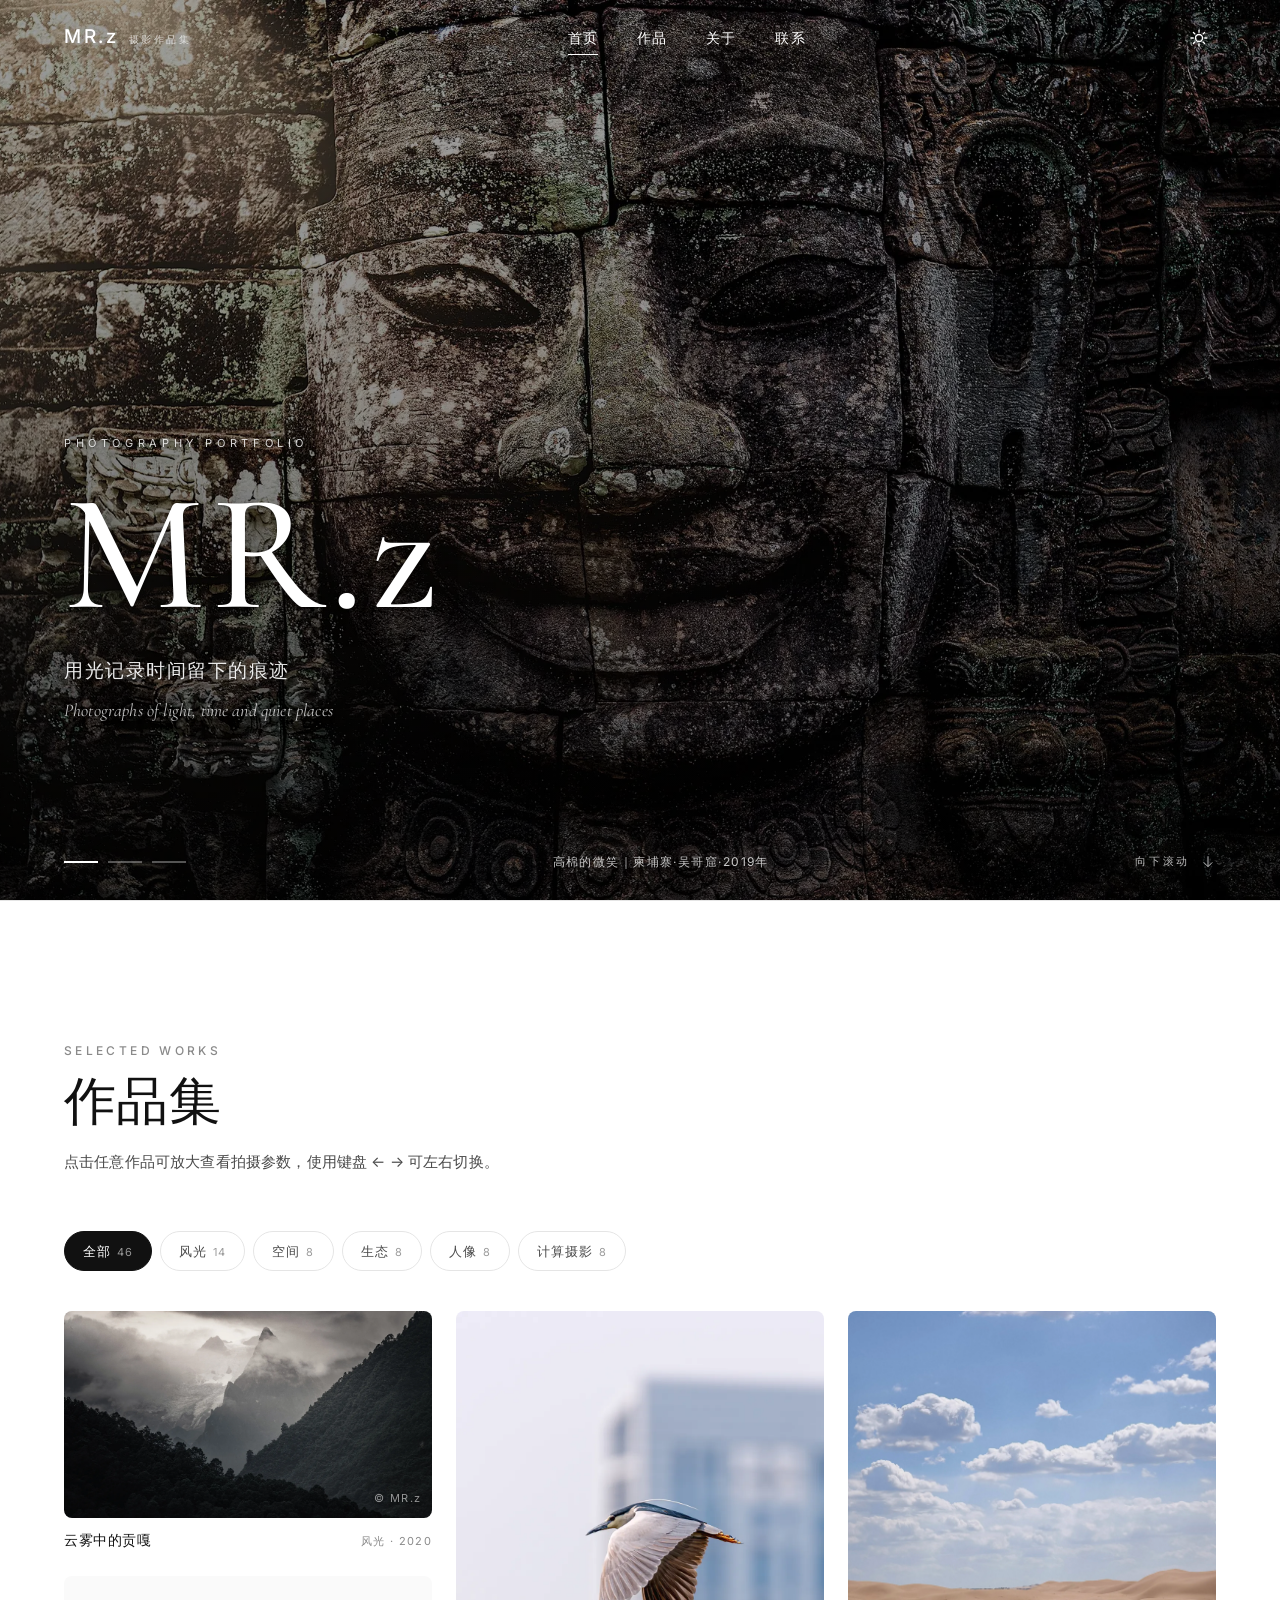
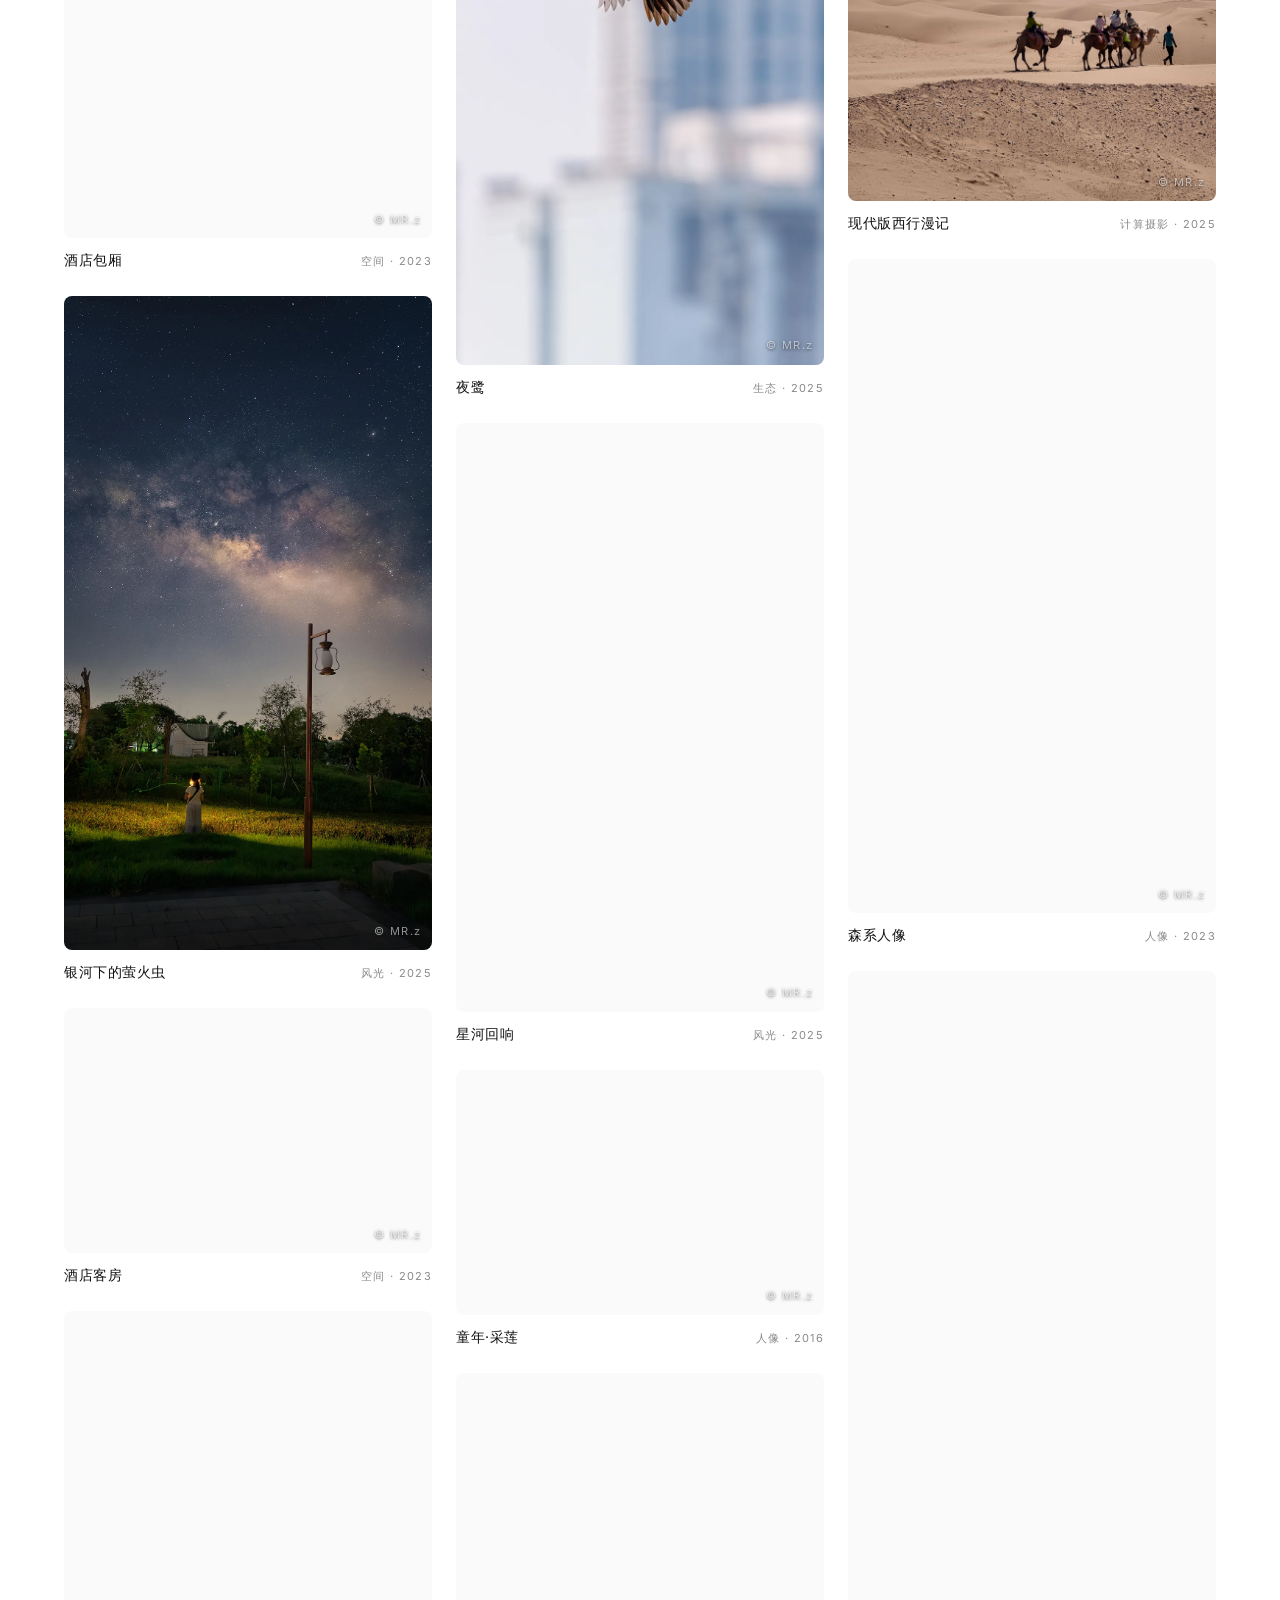
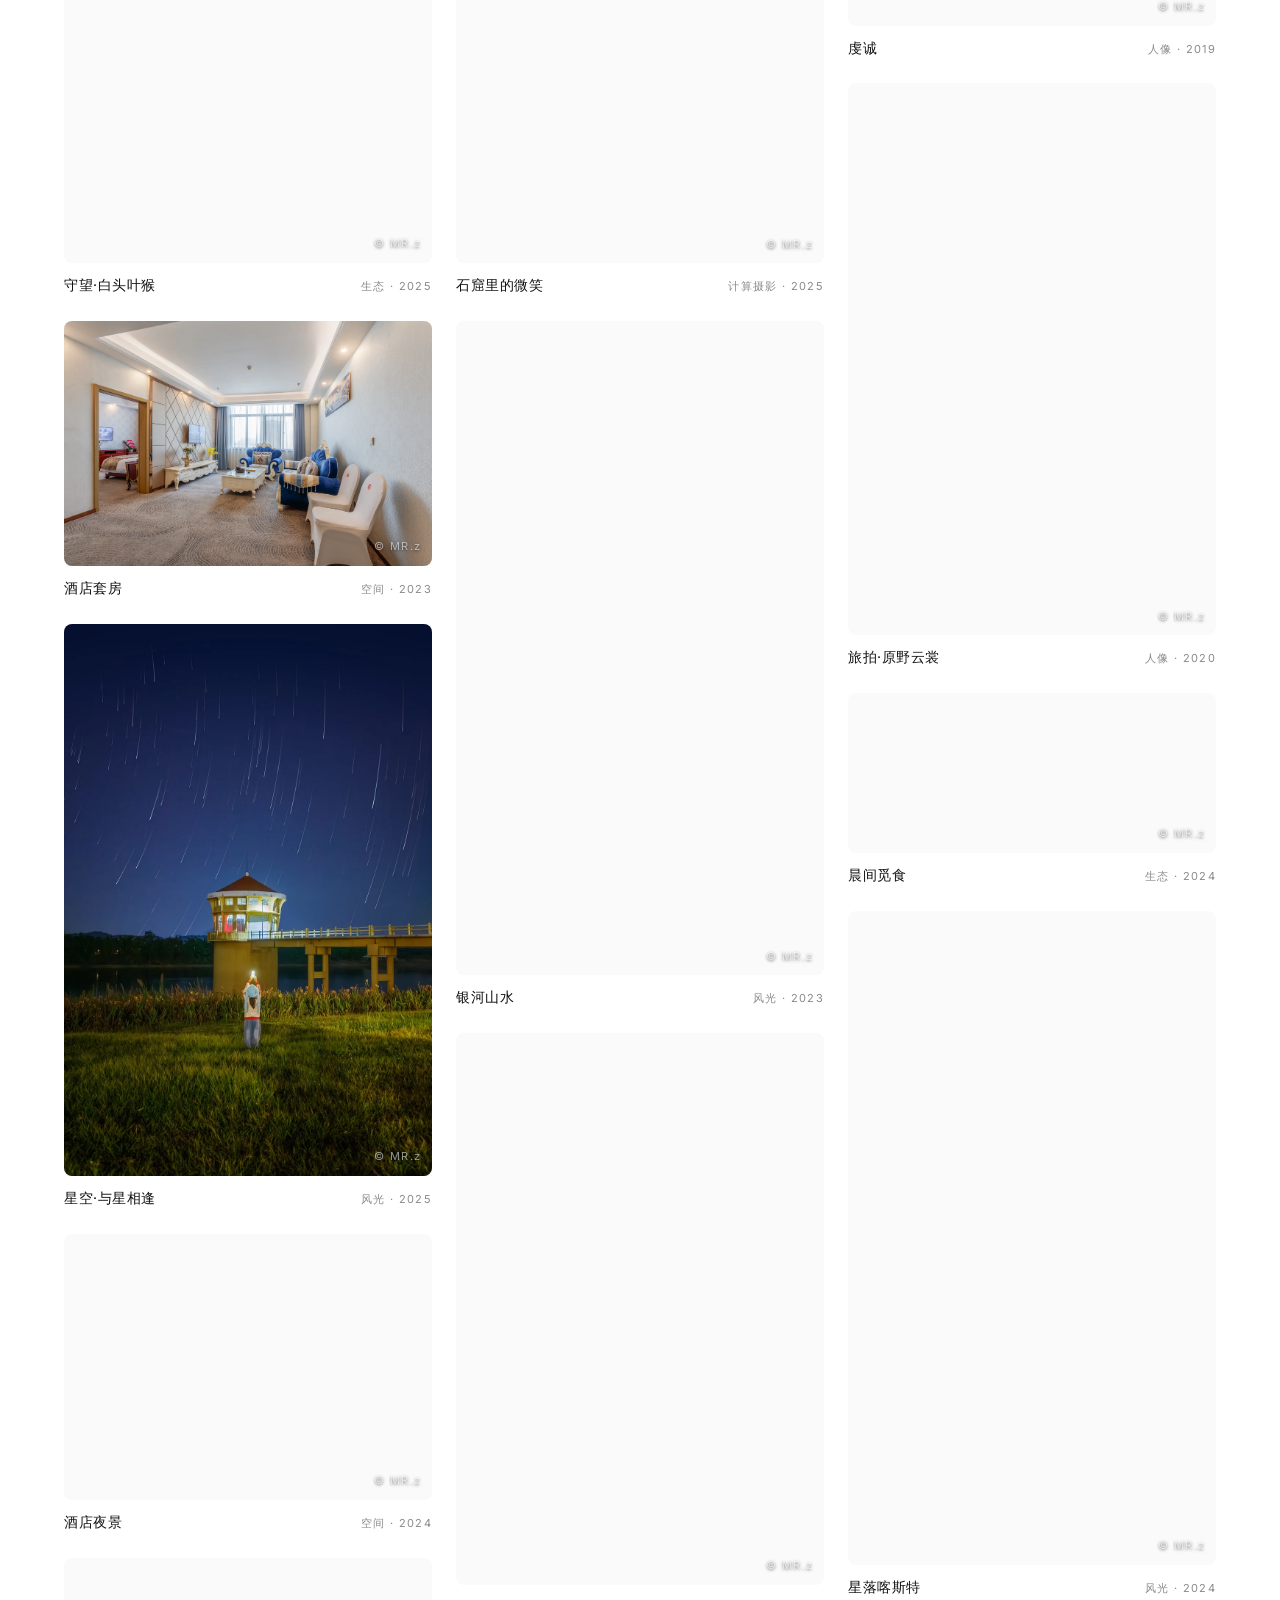
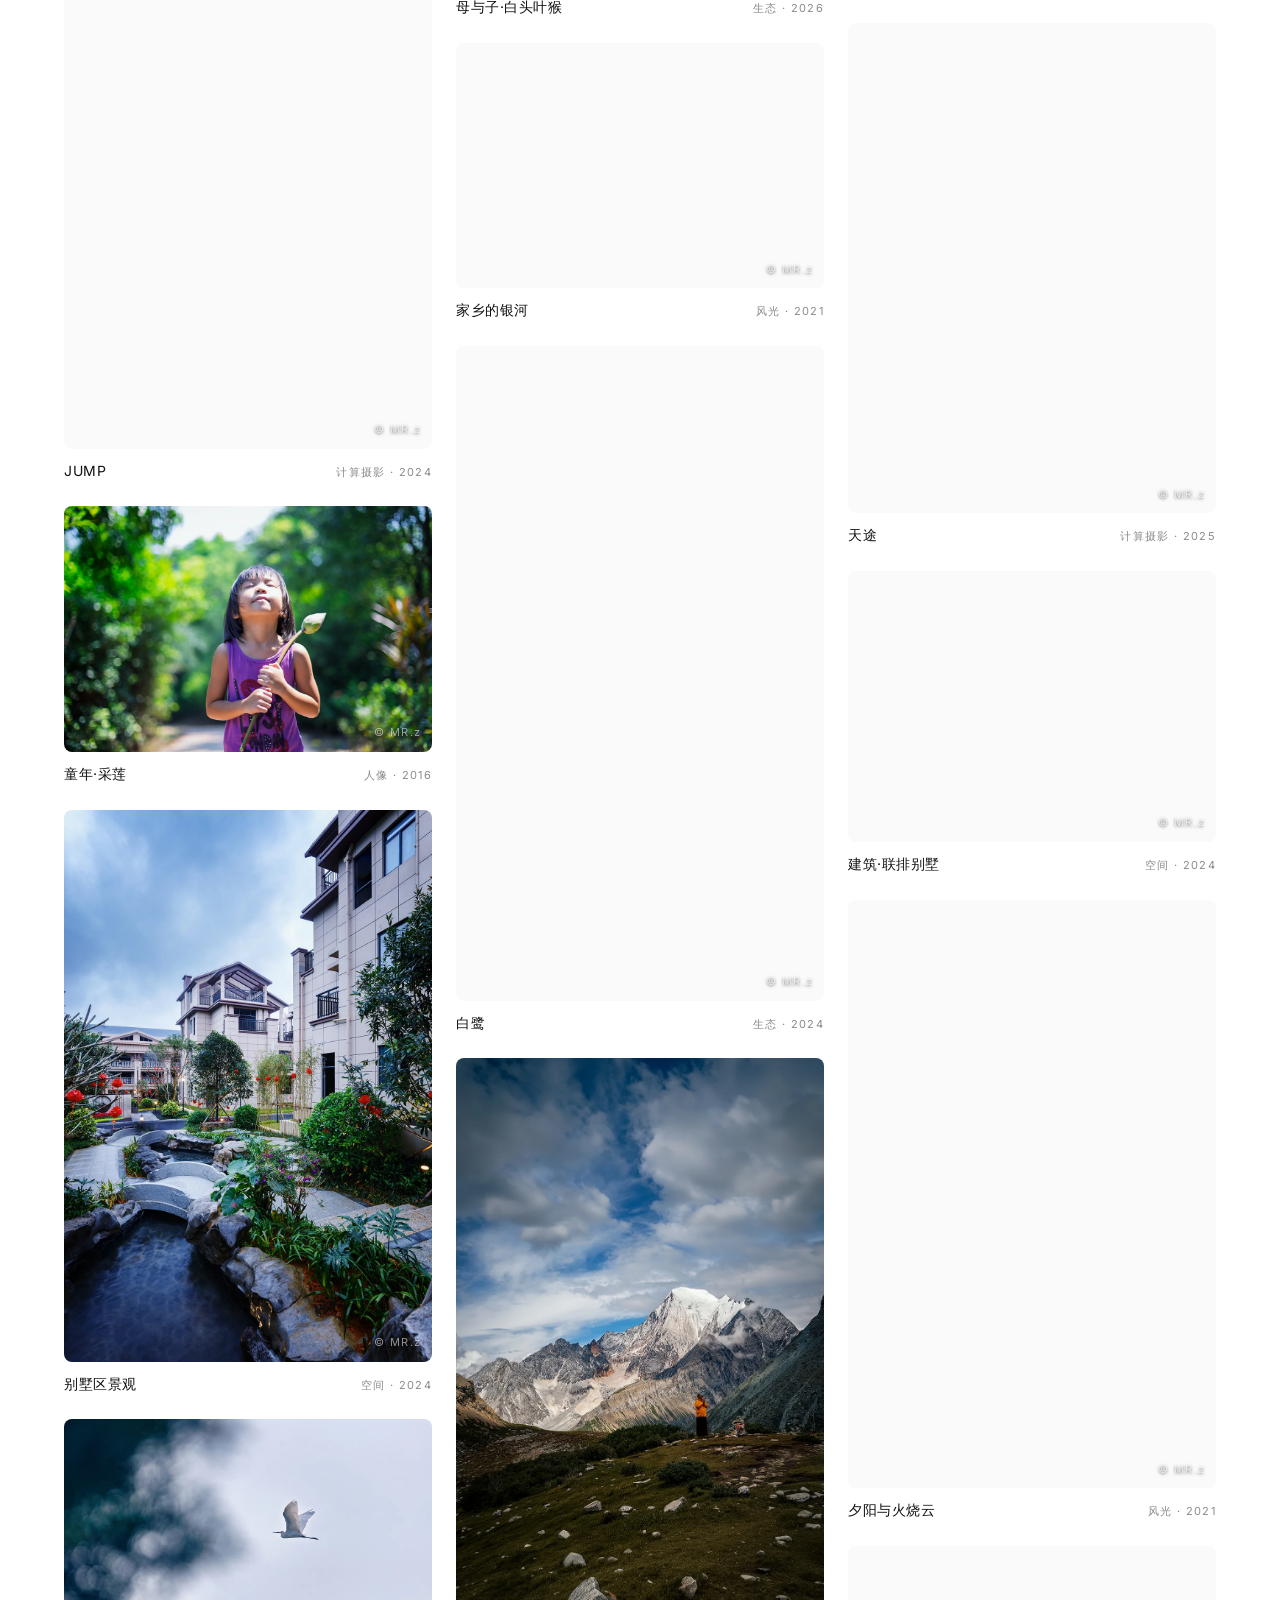
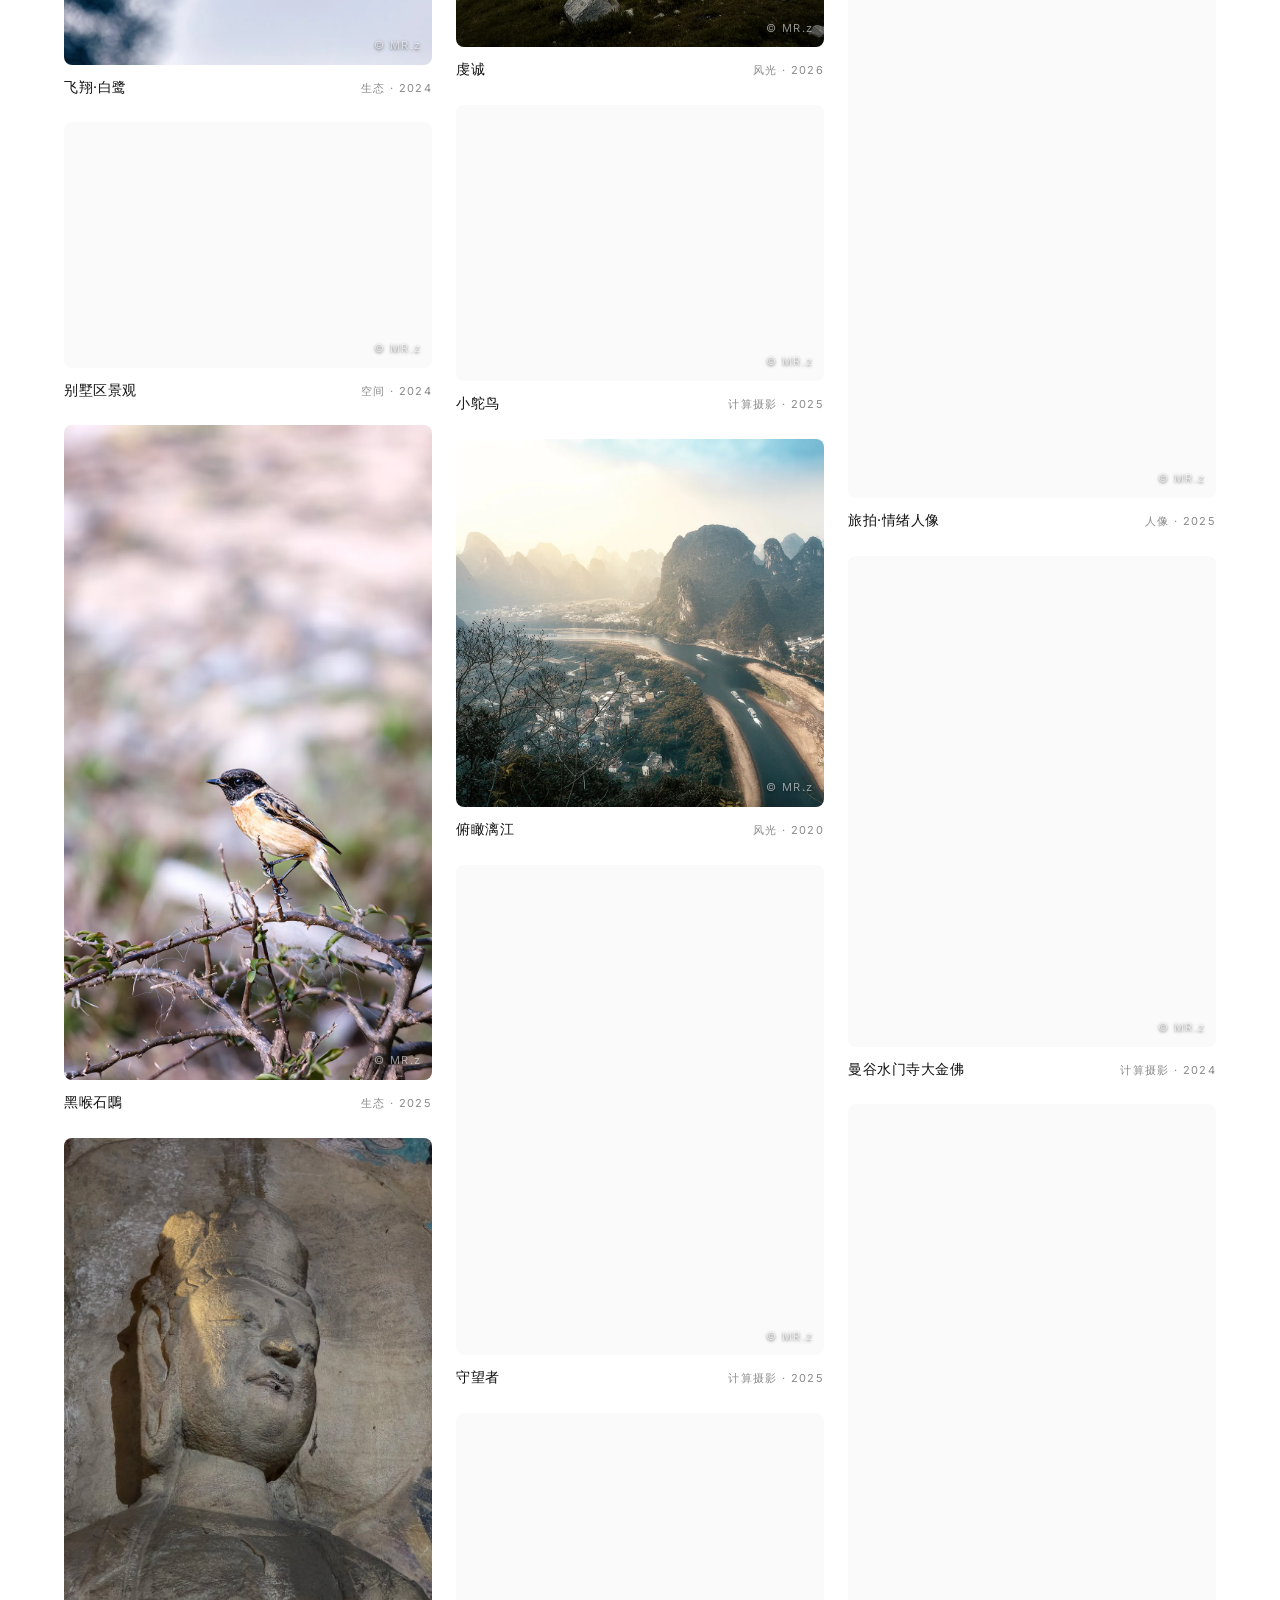
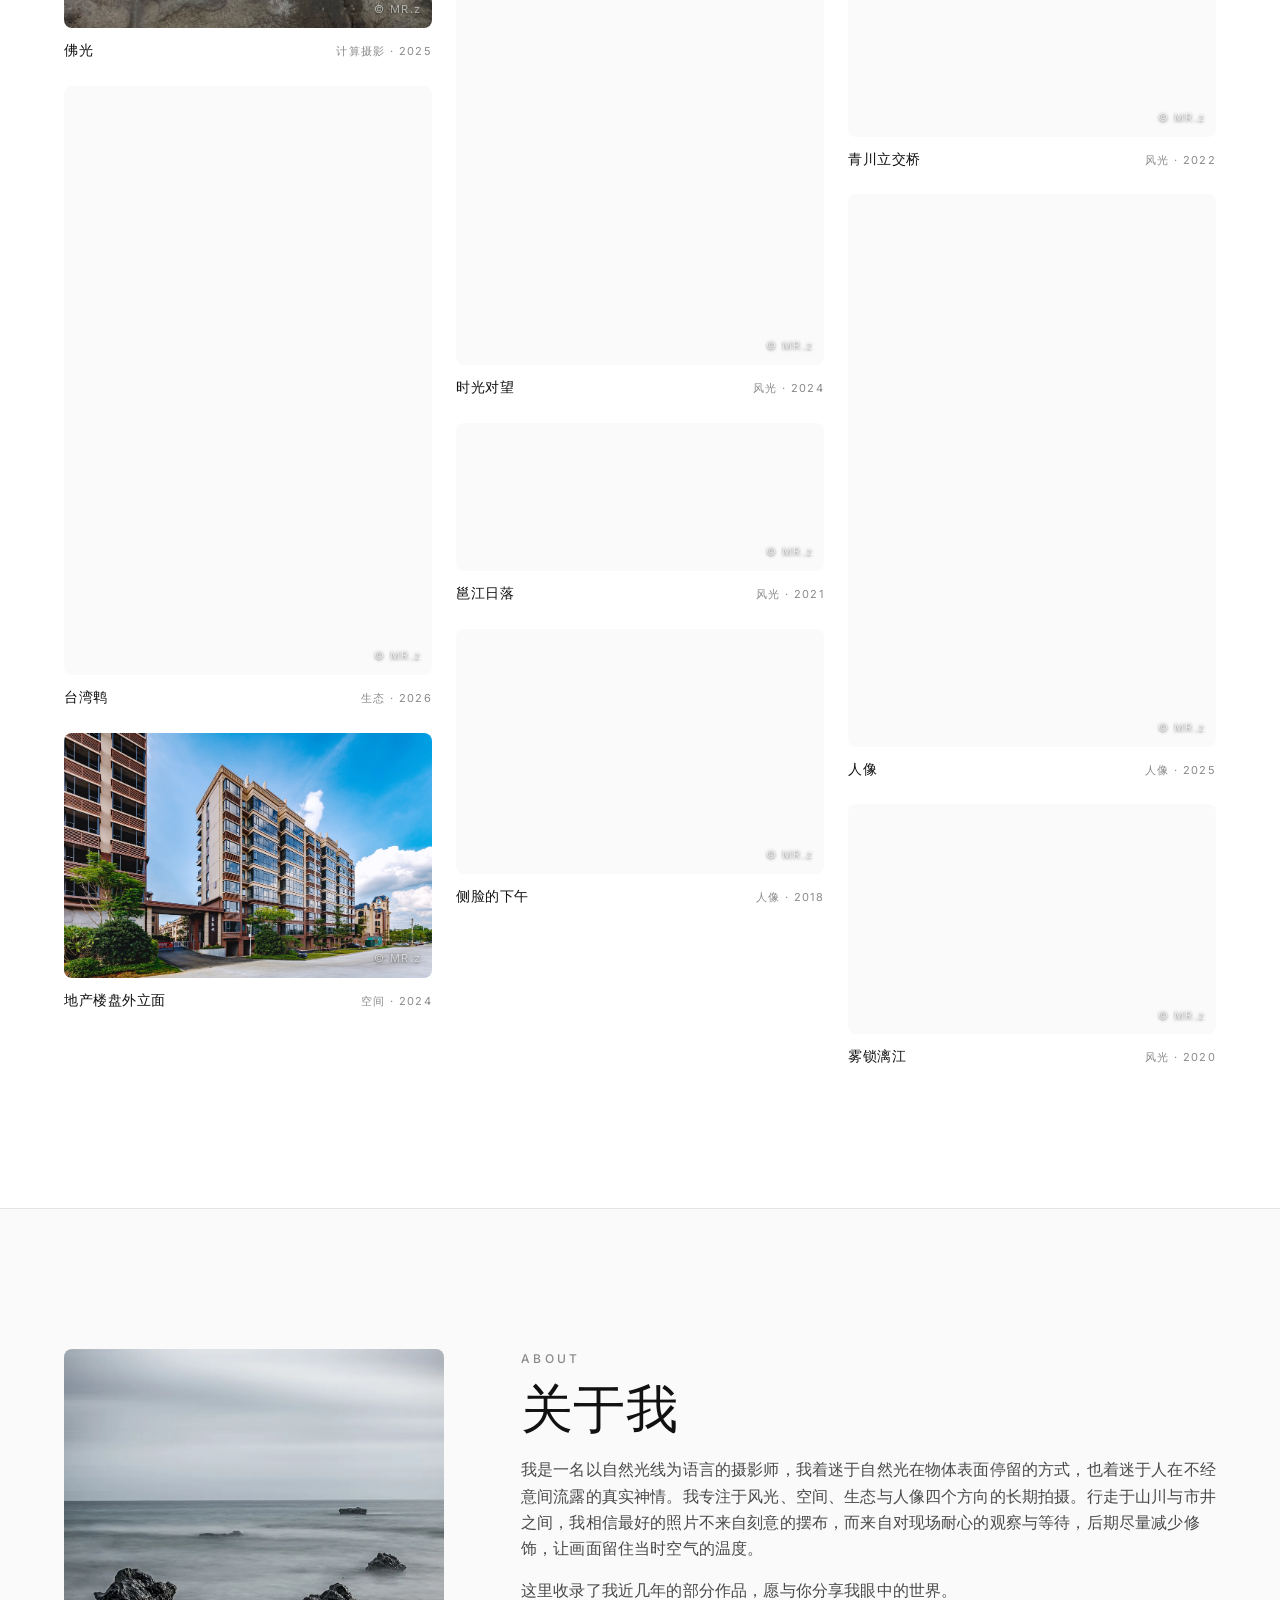
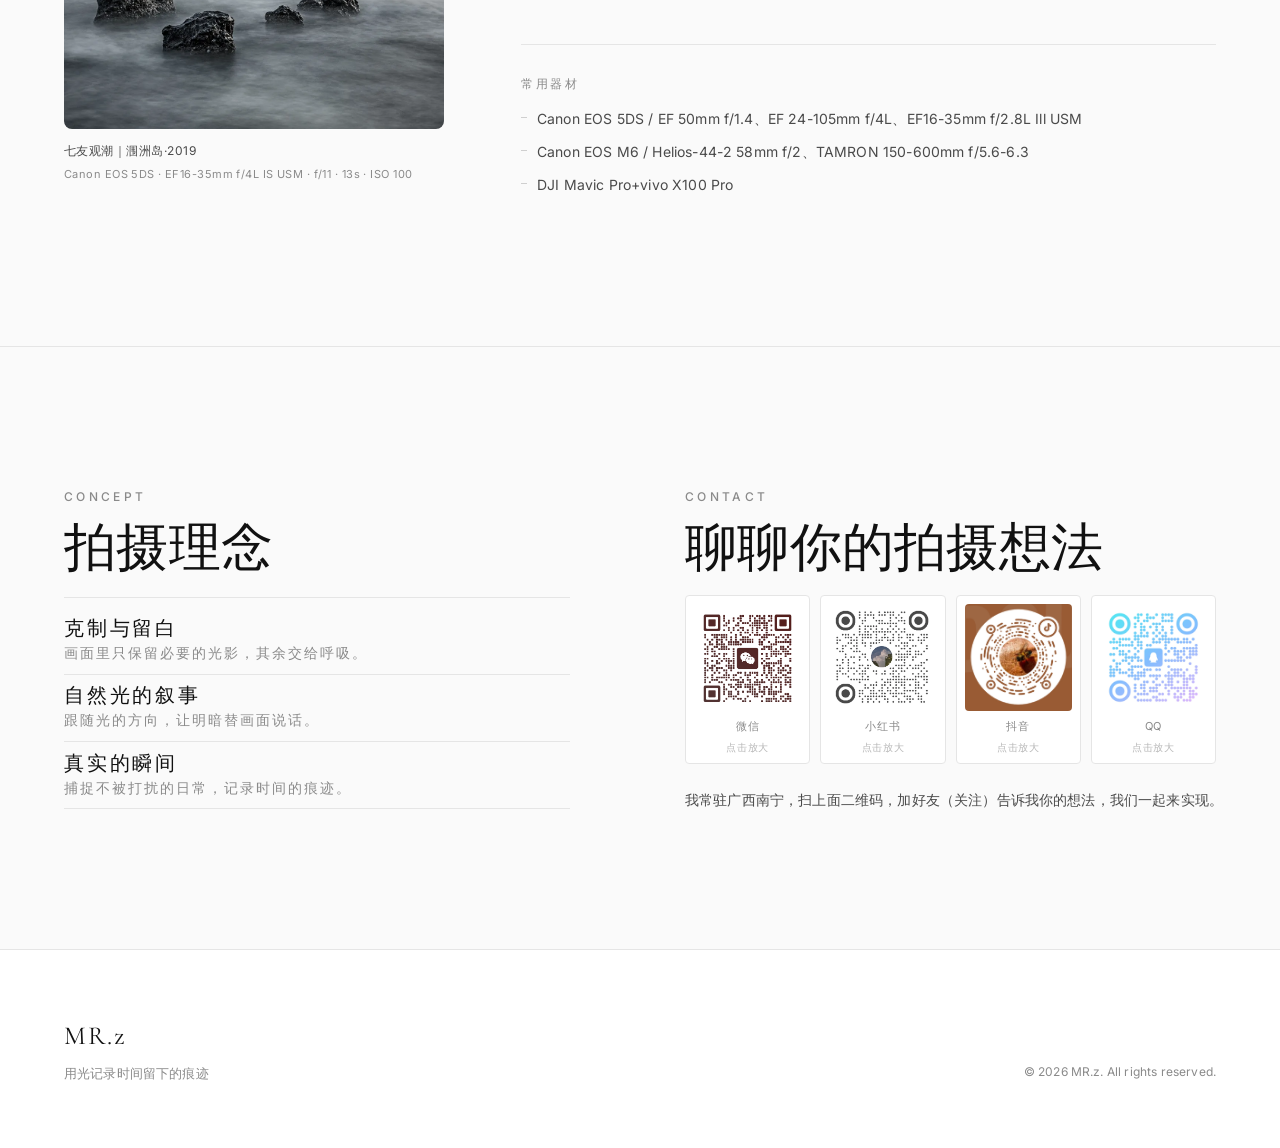
==== commit fe7d1cdf: "手机版体验优化：灯箱防盗补漏+滑动切换、桌面箭头修复、轮播到作品字体放大一号、导航副标恢复" ====
--- a/index.html
+++ b/index.html
@@ -202,7 +202,7 @@
     </figure>
 
     <!-- 仅移动端显示的手势提示 -->
-    <p class="lightbox__hint" id="lbHint">双击放大 · 拖动查看 · 单击返回</p>
+    <p class="lightbox__hint" id="lbHint">双击放大 · 左右滑动切换 · 单击返回</p>
   </div>
 
   <!-- ══════════ 二维码浮层（微信 / 小红书 / 抖音） ══════════ -->
--- a/style.css
+++ b/style.css
@@ -595,6 +595,7 @@
   position: absolute;
   top: 50%;
   transform: translateY(-50%);
+  z-index: 6;   /* 必须高于 .lightbox__figure（relative），否则箭头被图片舞台盖住、鼠标点不到 */
   width: 52px;
   height: 52px;
   padding: 15px;
@@ -617,7 +618,7 @@
   padding: 0 clamp(12px, 6vw, 96px) clamp(20px, 5vh, 48px);
   min-height: 0;
   overflow: hidden;              /* 放大后的图片被限制在舞台内 */
-  touch-action: manipulation;    /* 禁止浏览器双击缩放，让给脚本 */
+  touch-action: none;            /* 横向滑动手势完全交给脚本做「上一张/下一张」，浏览器不得抢走 */
 }
 .lightbox__img {
   max-width: 100%;
@@ -641,7 +642,9 @@
 }
 
 /* ---------- 8.1 放大到 100% 与拖动查看 ---------- */
-.lightbox__img { -webkit-user-drag: none; user-select: none; -webkit-user-select: none; -webkit-touch-callout: none; }
+/* pointer-events:none：长按 / 右键命中的是舞台而不是 <img>，手机上无法呼出「存储图像」（防盗）；
+   所有交互事件都绑在 #lbStage 上，图片不接收指针事件不影响放大拖动 */
+.lightbox__img { -webkit-user-drag: none; user-select: none; -webkit-user-select: none; -webkit-touch-callout: none; pointer-events: none; }
 
 .lightbox.is-zoomed .lightbox__figure { touch-action: none; }   /* 拖动由脚本接管 */
 .lightbox.is-zoomed .lightbox__img {
@@ -1191,16 +1194,16 @@
   .gallery__cap { padding-top: 8px; }
   .gallery__title { font-size: 14px; }
 
-  /* 作品集板块：文字再收一档（在原先 50% 基础上继续缩小） */
-  #works .eyebrow { font-size: 5.6px; margin-bottom: 5px; }
-  #works .section__title { font-size: 13px; margin-bottom: 7px; }
-  #works .section__desc { font-size: 6.8px; }
+  /* 作品集板块：手机版字体统一放大一号 */
+  #works .eyebrow { font-size: 6.6px; margin-bottom: 5px; }
+  #works .section__title { font-size: 14px; margin-bottom: 7px; }
+  #works .section__desc { font-size: 7.8px; }
   #works .section__head { margin-bottom: 20px; }
 
-  /* 筛选按钮：同步再收一档 */
+  /* 筛选按钮：同步放大一号，触点也略微加高 */
   .filter { gap: 4px; margin-bottom: 11px; }
-  .filter button { padding: 5px 8px; font-size: 6.4px; min-height: 21px; }
-  .filter button span { font-size: 5.4px; margin-left: 2px; }
+  .filter button { padding: 6px 9px; font-size: 7.4px; min-height: 24px; }
+  .filter button span { font-size: 6.4px; margin-left: 2px; }
 
   /* 二维码卡片：手机端缩小，四个排一行 */
   .qrstrip { gap: 7px; }
@@ -1208,10 +1211,10 @@
   .qrstrip__card figcaption { font-size: 8.2px; letter-spacing: 0.04em; margin-top: 4px; }
   .qrstrip__hint { font-size: 7.2px; letter-spacing: 0.02em; margin-top: 2px; }
 
-  /* 图注文字再收一档 */
+  /* 图注文字放大一号 */
   .gallery__cap { padding-top: 4px; }
-  .gallery__title { font-size: 6.8px; }
-  .gallery__cat { font-size: 5.6px; }
+  .gallery__title { font-size: 7.8px; }
+  .gallery__cat { font-size: 6.6px; }
 
   /* 导航 */
   .nav__cta { display: none; }
@@ -1247,21 +1250,22 @@
   .nav.is-open .burger span:nth-child(1) { transform: translateY(3px) rotate(45deg); }
   .nav.is-open .burger span:nth-child(2) { transform: translateY(-3px) rotate(-45deg); }
 
+  .nav__brand { gap: 6px; }
   .nav__brand-zh { font-size: 10px; }  /* 按 MR Z 要求缩小 40% */
-  .nav__brand-en { display: none; }
+  .nav__brand-en { display: inline; font-size: 7.5px; letter-spacing: 0.14em; }  /* 「摄影作品集」跟随显示 */
 
   /* 首屏：轮播区整体收小；文字「元素间比例」照 MR Z 截图，整体尺寸缩至 70% */
   .hero { min-height: 50svh; }
   .hero__content { padding-bottom: 28px; }
   /* 各行右端与 MR.z 的"R"对齐成阶梯：PORTFOLIO/中文 ≈ R 圆弧右缘，英文斜体 ≈ R 脚 */
-  /* 字号再降一档（7.5 → 7px），字间距加大以补足一个字母的宽度，总长基本延续 */
-  .hero__eyebrow { margin-bottom: 13px; font-size: 7px; letter-spacing: 0.184em; }
+  /* 手机版字体统一放大一号（轮播→作品），可读性优先 */
+  .hero__eyebrow { margin-bottom: 13px; font-size: 8px; letter-spacing: 0.184em; }
   .hero__name { font-size: clamp(45px, 20vw, 82px); }
-  .hero__tagline { margin-top: 17px; font-size: 9.35px; letter-spacing: 0.1em; }
-  .hero__tagline-en { margin-top: 6px; font-size: 8.5px; }
+  .hero__tagline { margin-top: 17px; font-size: 10.4px; letter-spacing: 0.1em; }
+  .hero__tagline-en { margin-top: 6px; font-size: 9.5px; }
 
   /* 「向下滚动」+ 轮播圆点：整体缩小 50%；圆点为 3px 实心圆 */
-  .hero__scroll { font-size: 6px; gap: 5px; }
+  .hero__scroll { font-size: 7px; gap: 5px; }
   .hero__scroll svg { width: 8px; height: 8px; }
   .hero__dots { gap: 6px; }
   .hero__dots button {
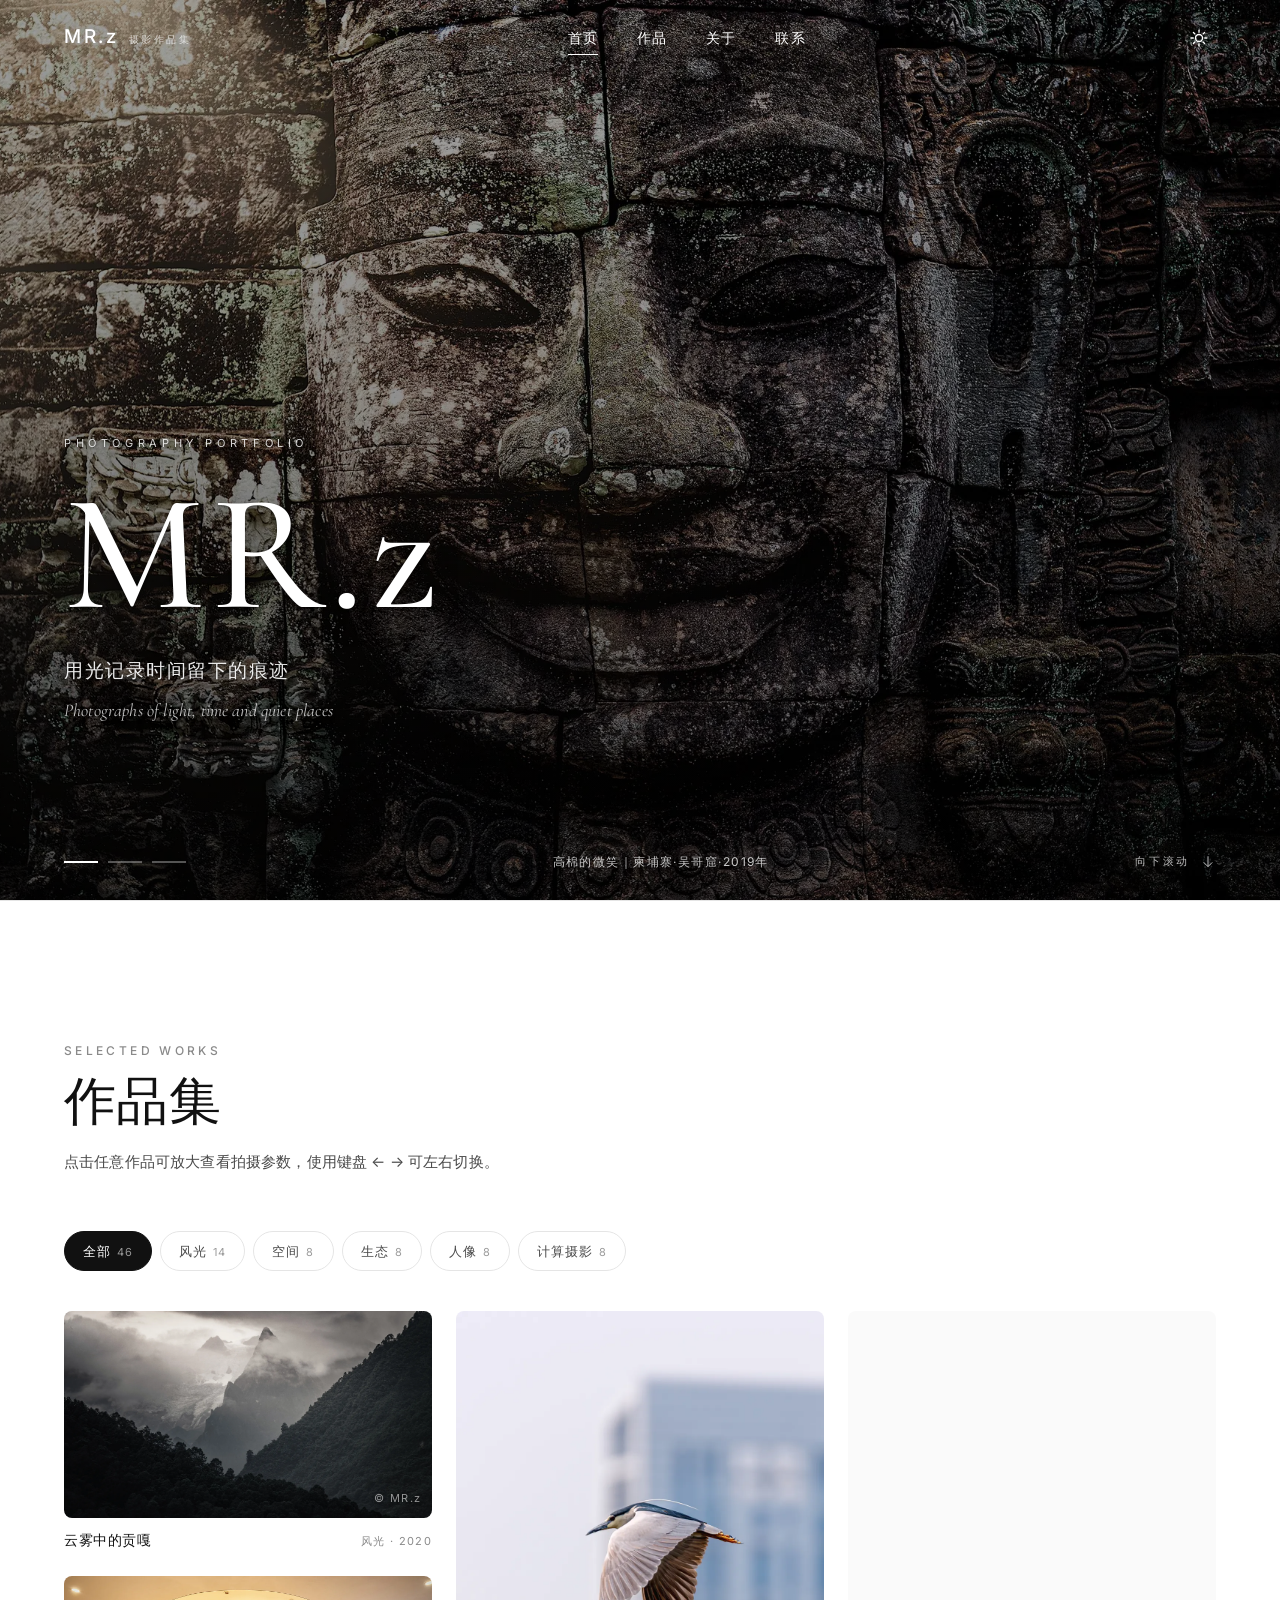
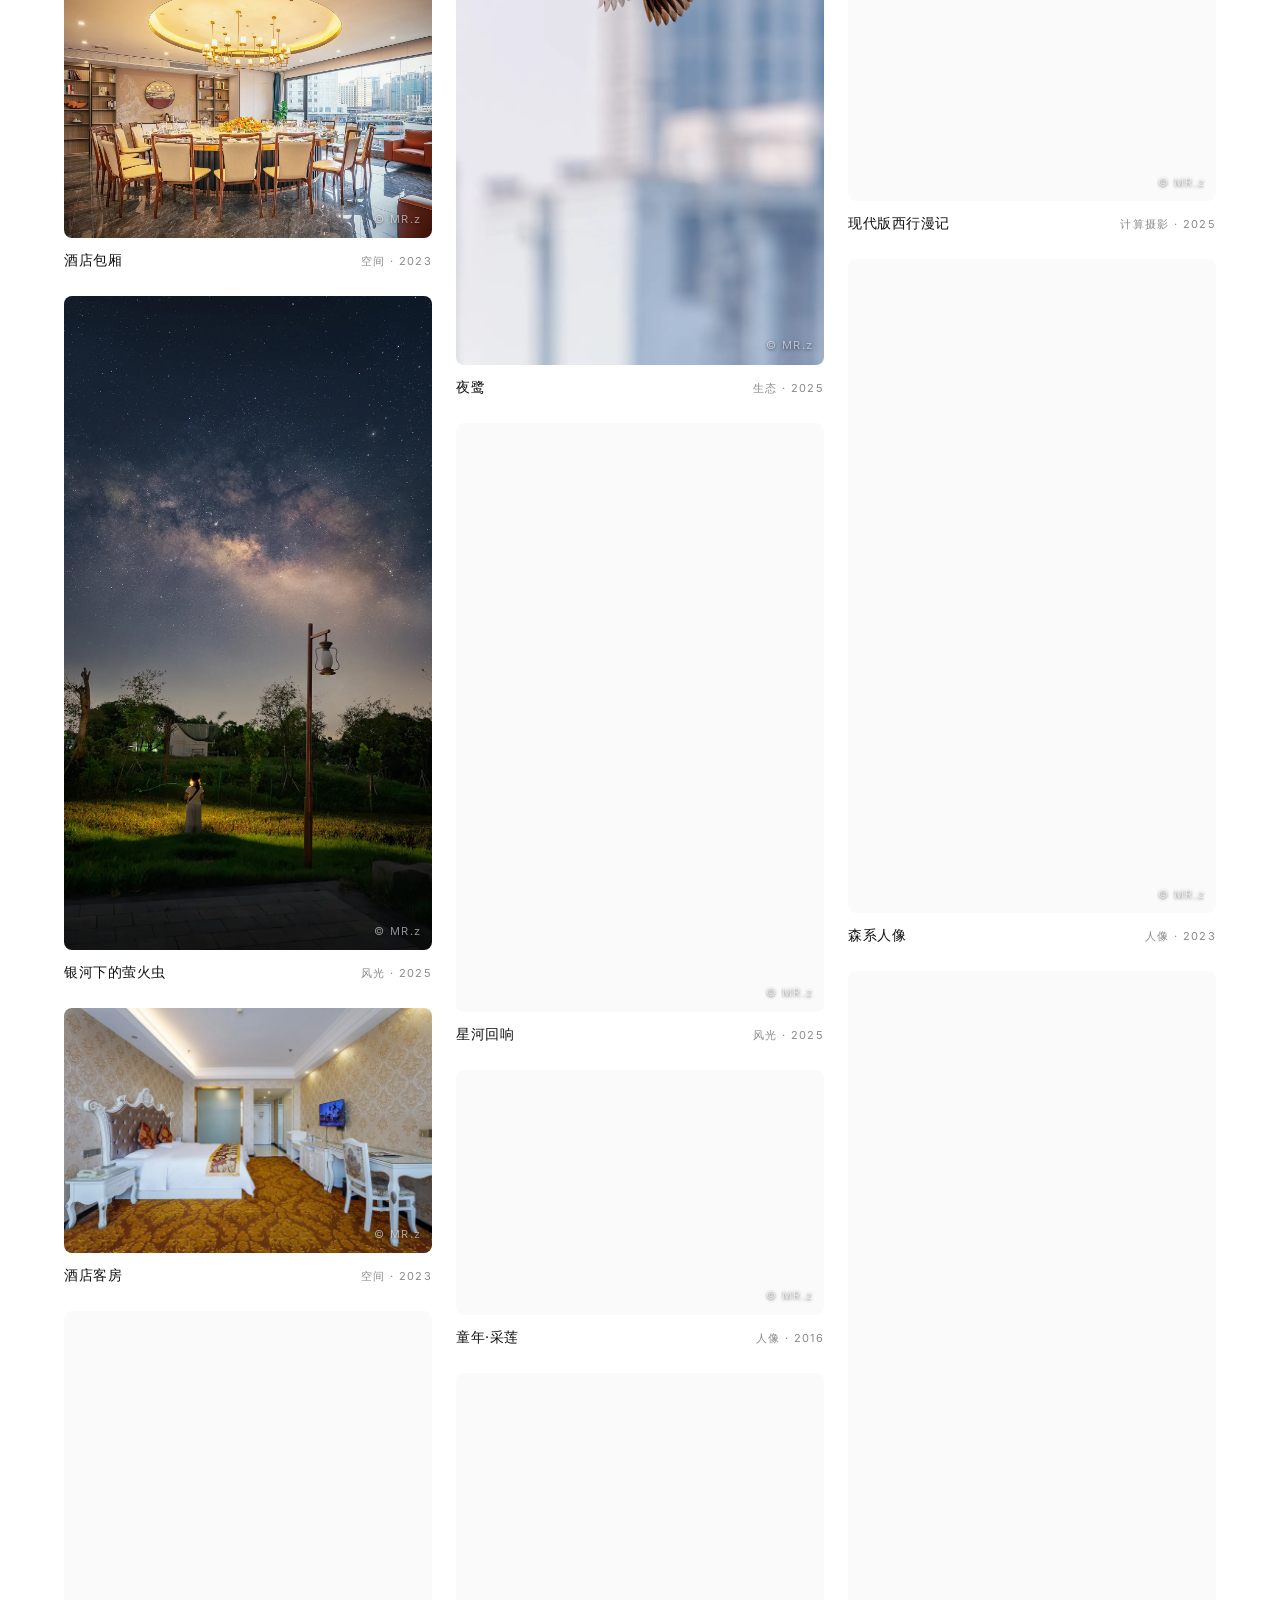
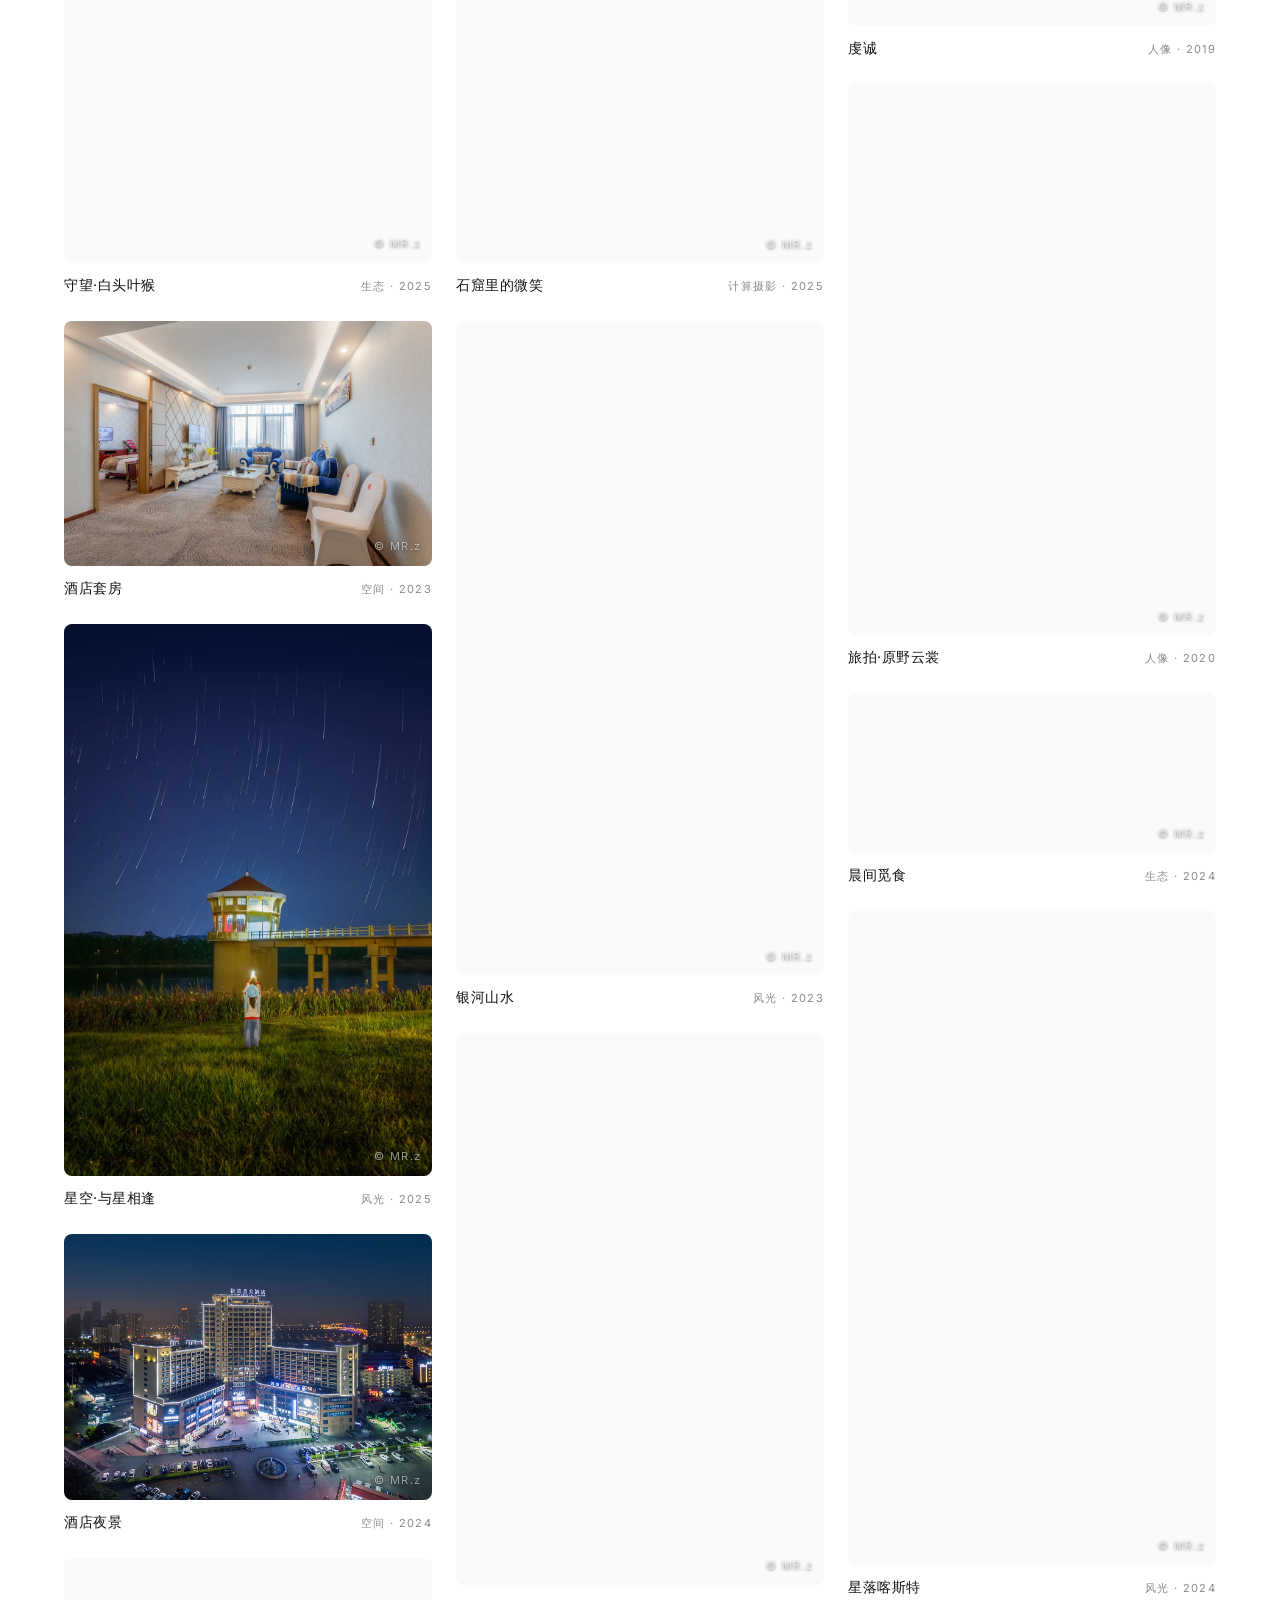
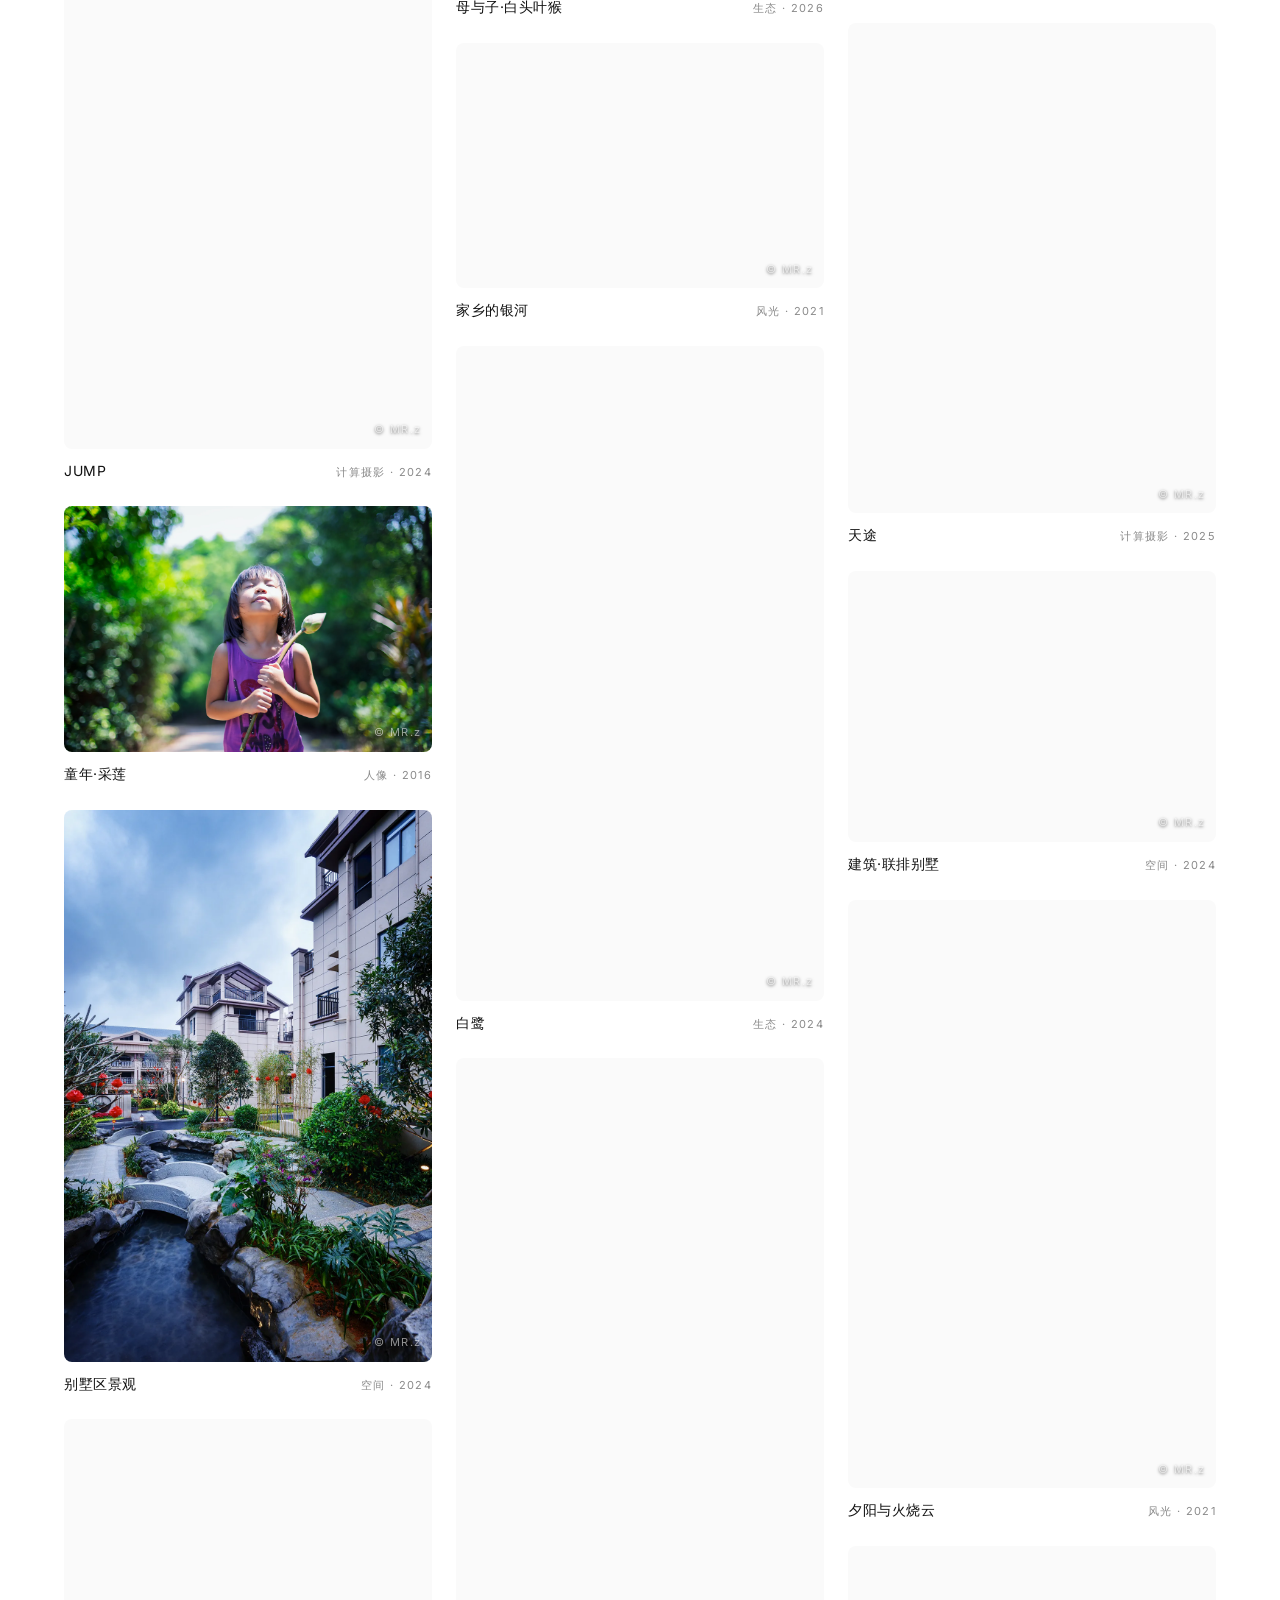
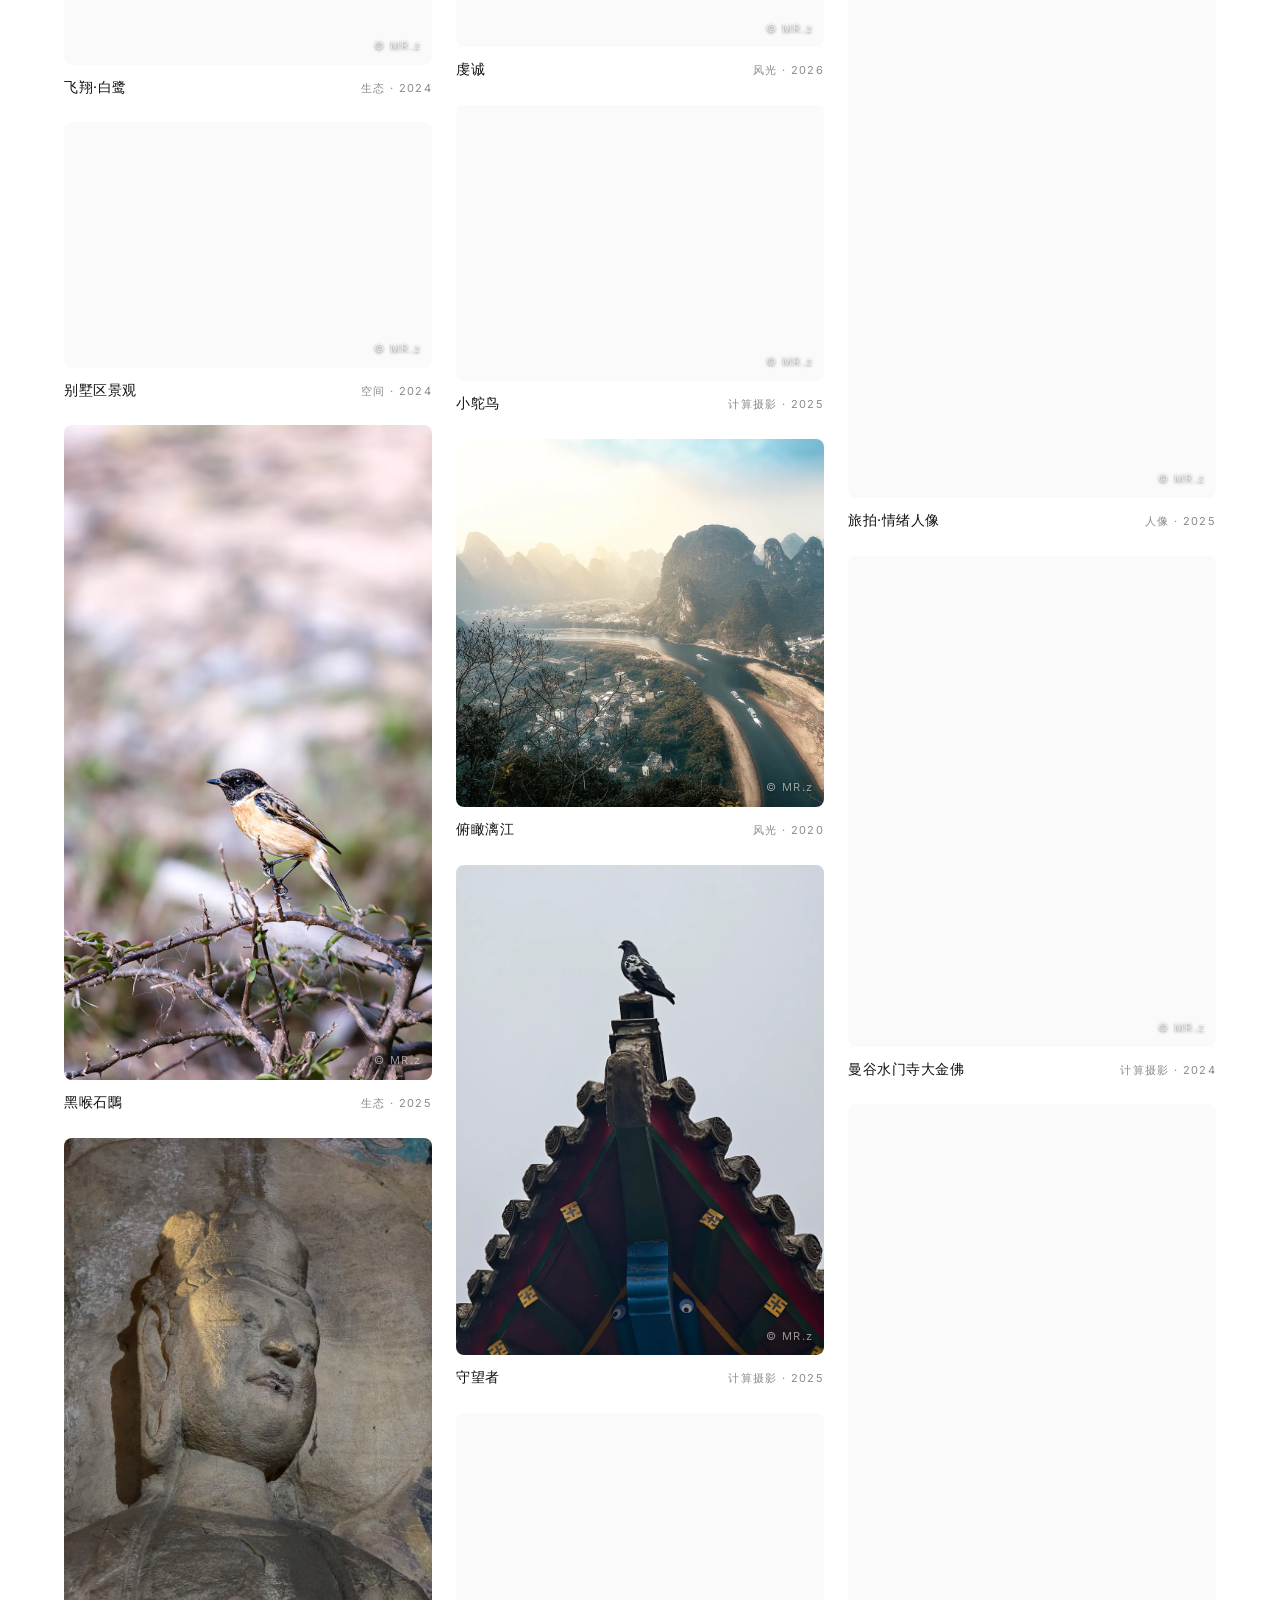
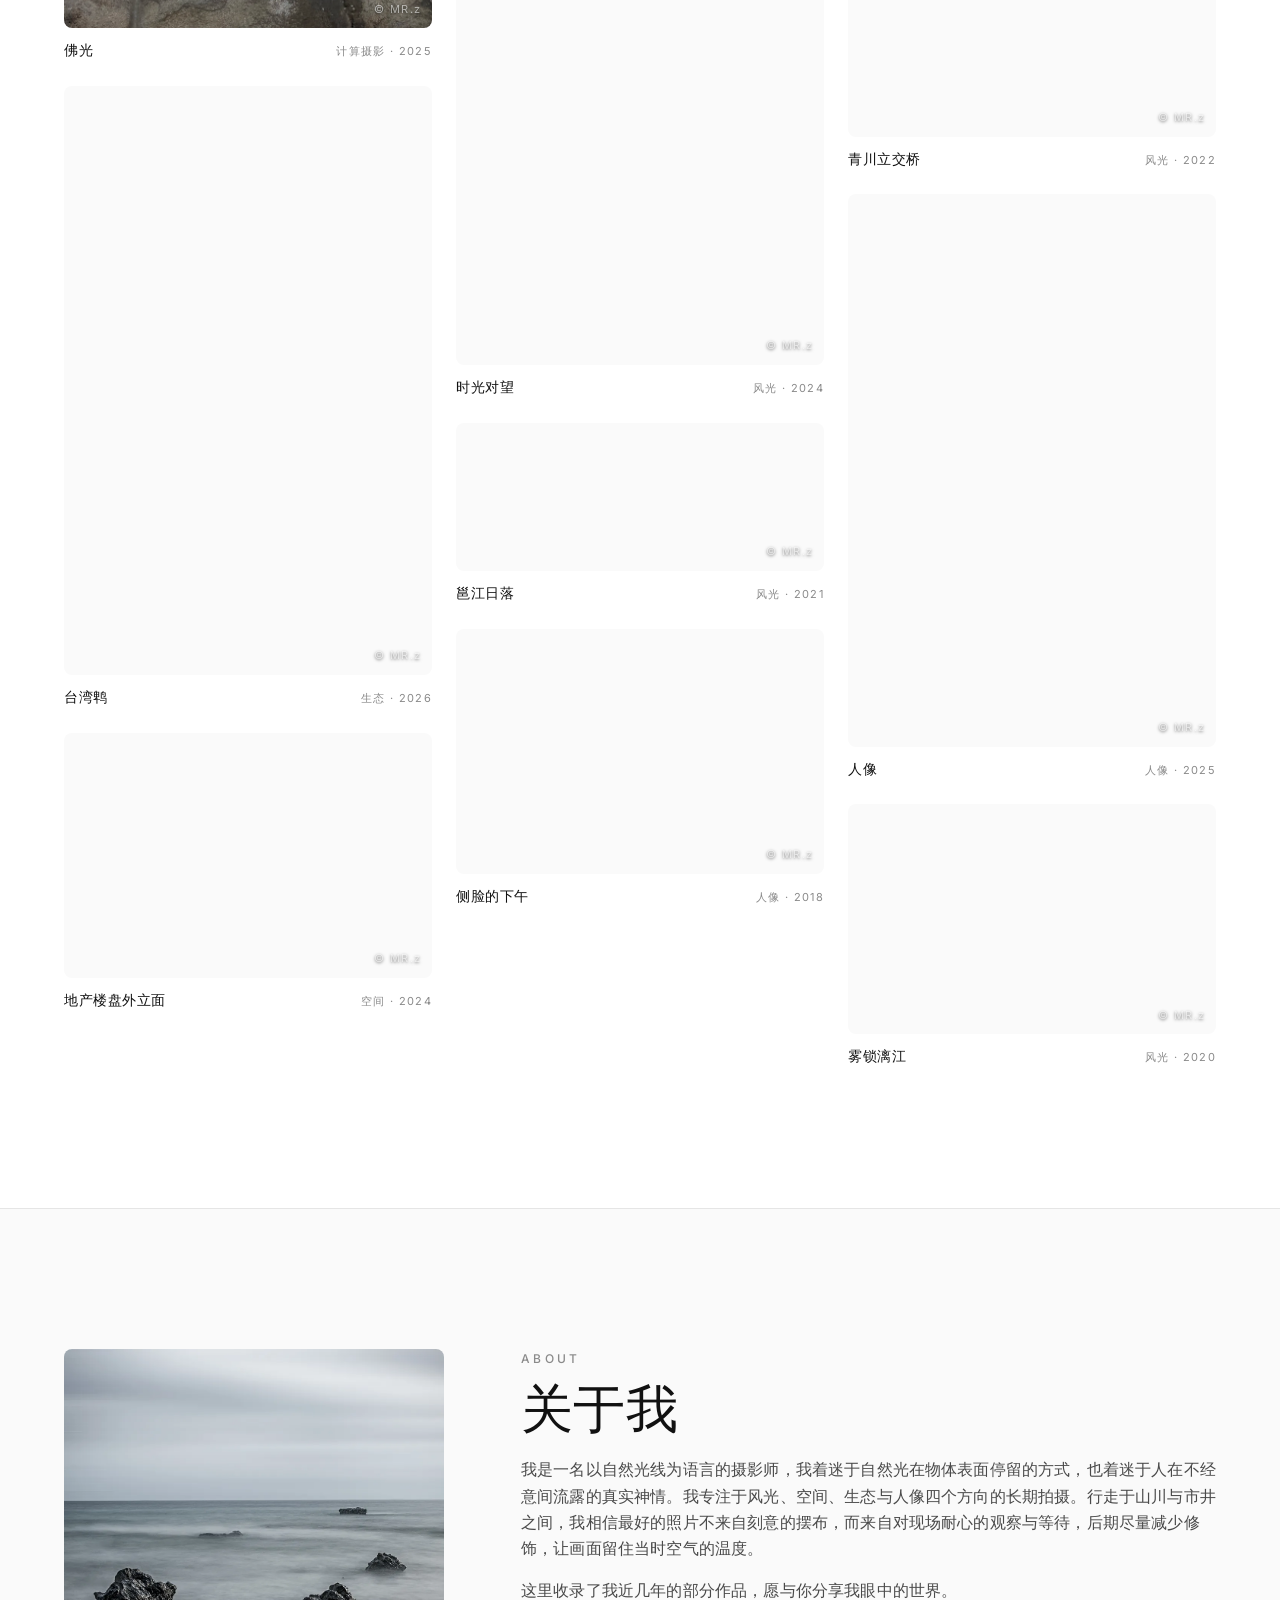
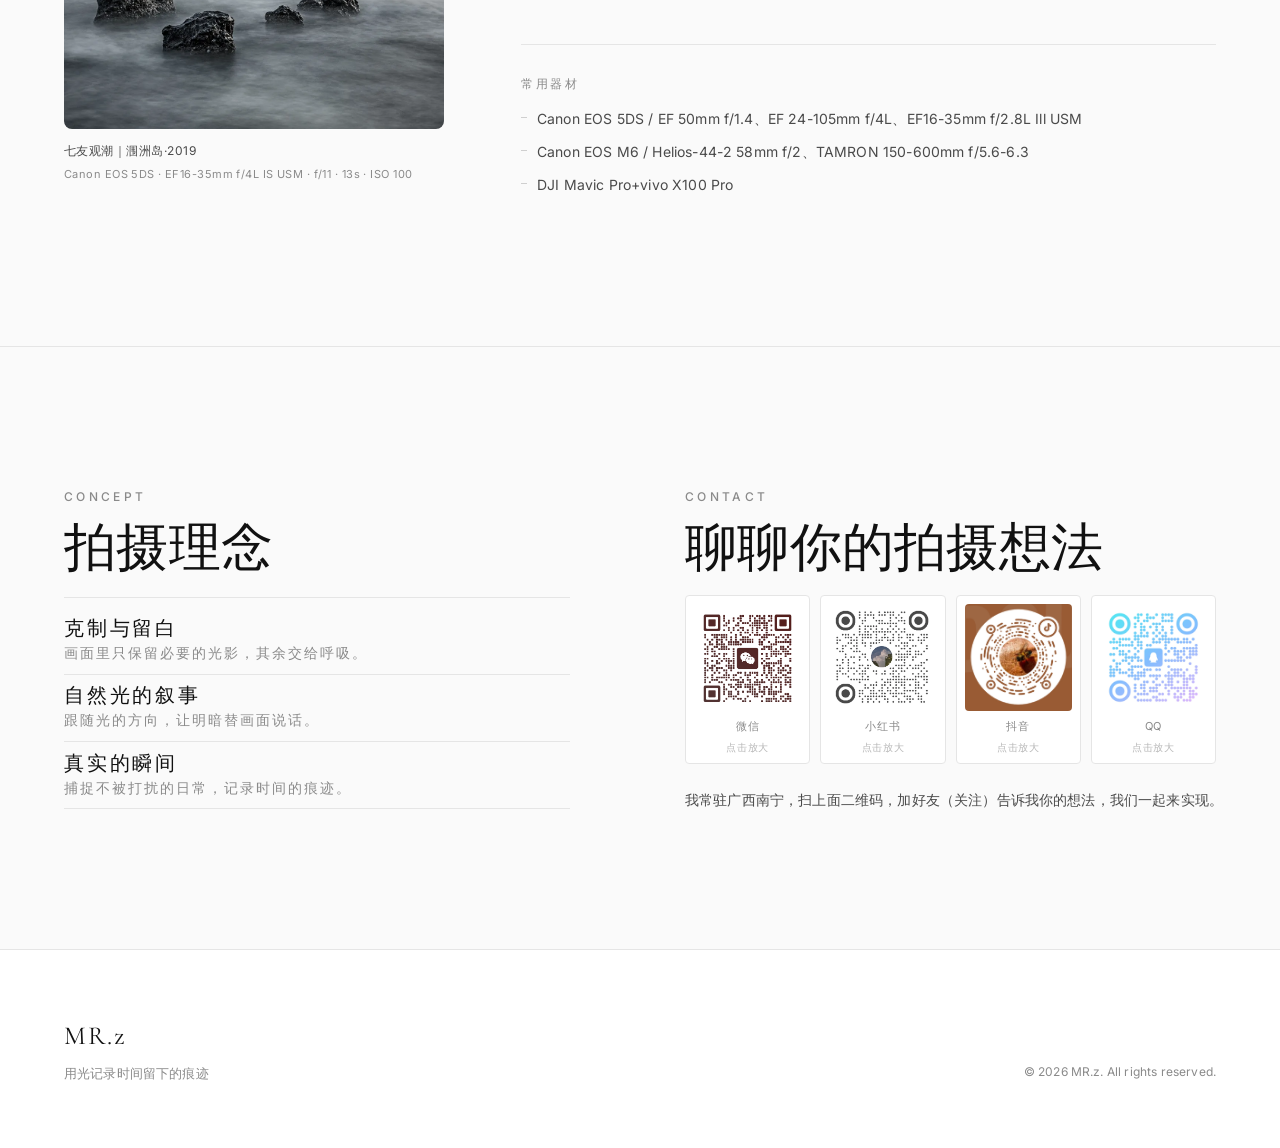
==== commit 6be4d84c: "灯箱支持双指捏合缩放：手机两指放大缩小大图、抬一指无缝转拖动，提示文案同步" ====
--- a/index.html
+++ b/index.html
@@ -202,7 +202,7 @@
     </figure>
 
     <!-- 仅移动端显示的手势提示 -->
-    <p class="lightbox__hint" id="lbHint">双击放大 · 左右滑动切换 · 单击返回</p>
+    <p class="lightbox__hint" id="lbHint">双指缩放 · 双击放大 · 左右滑动切换 · 单击返回</p>
   </div>
 
   <!-- ══════════ 二维码浮层（微信 / 小红书 / 抖音） ══════════ -->
--- a/style.css
+++ b/style.css
@@ -1258,11 +1258,11 @@
   .hero { min-height: 50svh; }
   .hero__content { padding-bottom: 28px; }
   /* 各行右端与 MR.z 的"R"对齐成阶梯：PORTFOLIO/中文 ≈ R 圆弧右缘，英文斜体 ≈ R 脚 */
-  /* 手机版字体统一放大一号（轮播→作品），可读性优先 */
-  .hero__eyebrow { margin-bottom: 13px; font-size: 8px; letter-spacing: 0.184em; }
-  .hero__name { font-size: clamp(45px, 20vw, 82px); }
-  .hero__tagline { margin-top: 17px; font-size: 10.4px; letter-spacing: 0.1em; }
-  .hero__tagline-en { margin-top: 6px; font-size: 9.5px; }
+  /* 手机版首屏文字块整体放大 30%（字号与间距同步 ×1.3） */
+  .hero__eyebrow { margin-bottom: 17px; font-size: 10.4px; letter-spacing: 0.184em; }
+  .hero__name { font-size: clamp(59px, 26vw, 106px); }
+  .hero__tagline { margin-top: 22px; font-size: 13.5px; letter-spacing: 0.1em; }
+  .hero__tagline-en { margin-top: 8px; font-size: 12.4px; }
 
   /* 「向下滚动」+ 轮播圆点：整体缩小 50%；圆点为 3px 实心圆 */
   .hero__scroll { font-size: 7px; gap: 5px; }
@@ -1282,8 +1282,8 @@
   .hero__foot { flex-direction: column-reverse; align-items: flex-start; gap: 8px; padding-bottom: 13px; }
   .hero__slide-cap { display: none; }  /* 手机上空间小，图注收进图片 alt */
 
-  /* 第二张轮播（海鸟）：取景窗口左移，鸟贴近 "z" 右侧、避开文字 */
-  .hero__slide:nth-child(2) img { object-position: 30% 50%; }
+  /* 第二张轮播（海鸟）：文字放大 30% 后鸟整体右移，与「z」并排不重叠 */
+  .hero__slide:nth-child(2) img { object-position: 17% 50%; }
 
   /* 关于/联系板块：文字再收一档 */
   #about .eyebrow, #contact .eyebrow { font-size: 6.6px; margin-bottom: 6px; }
